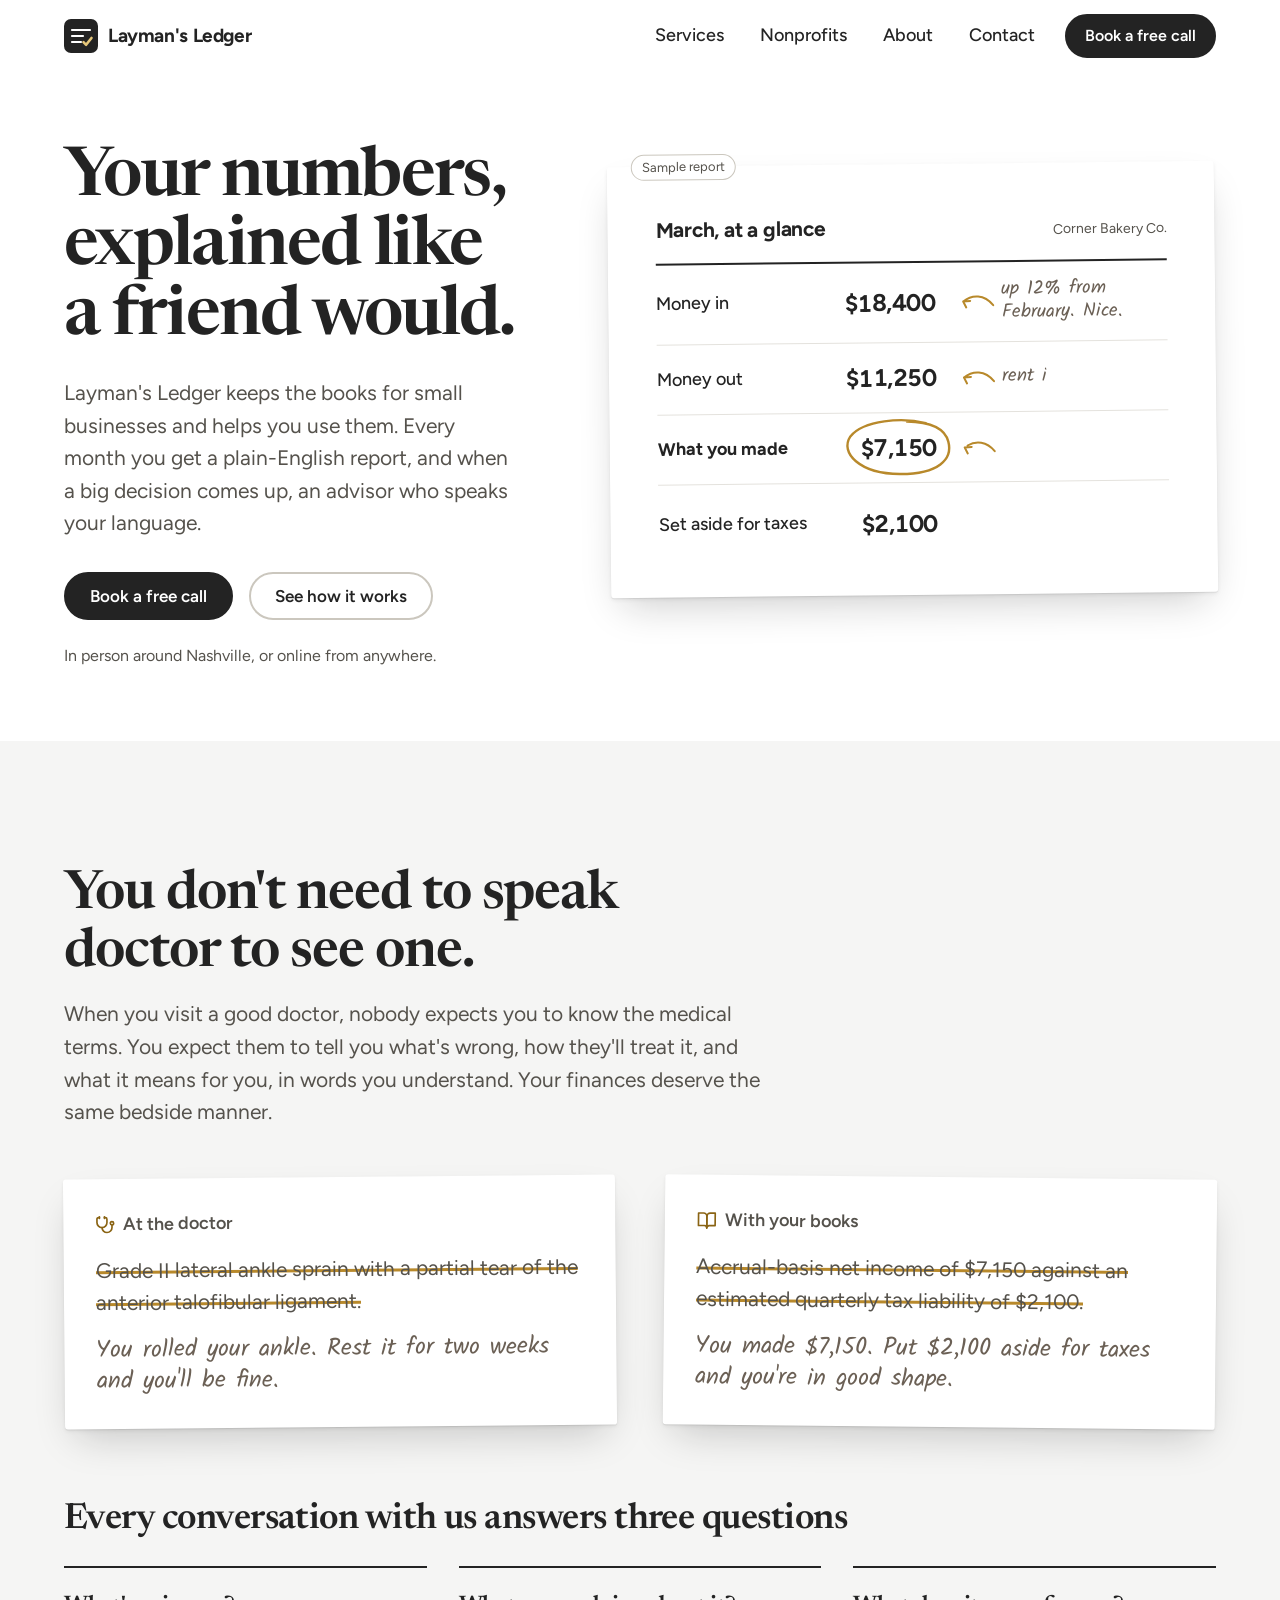
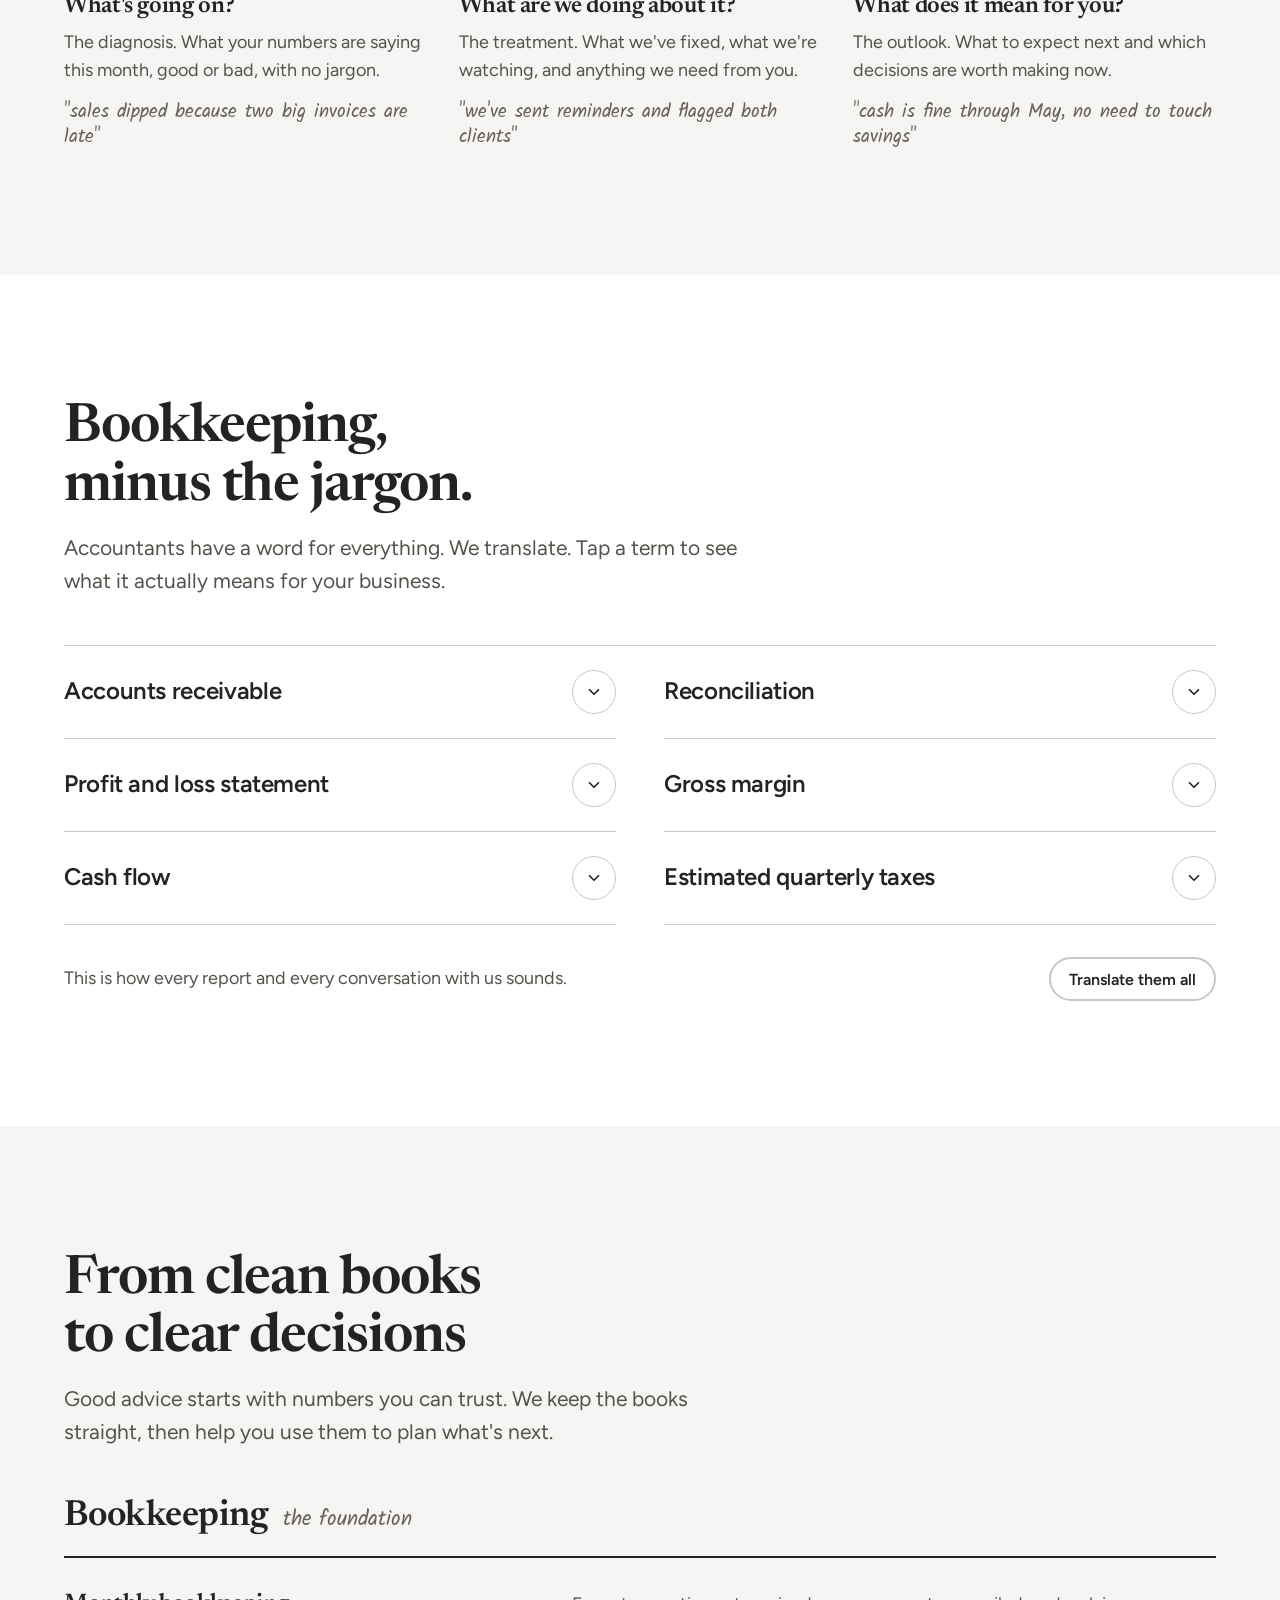
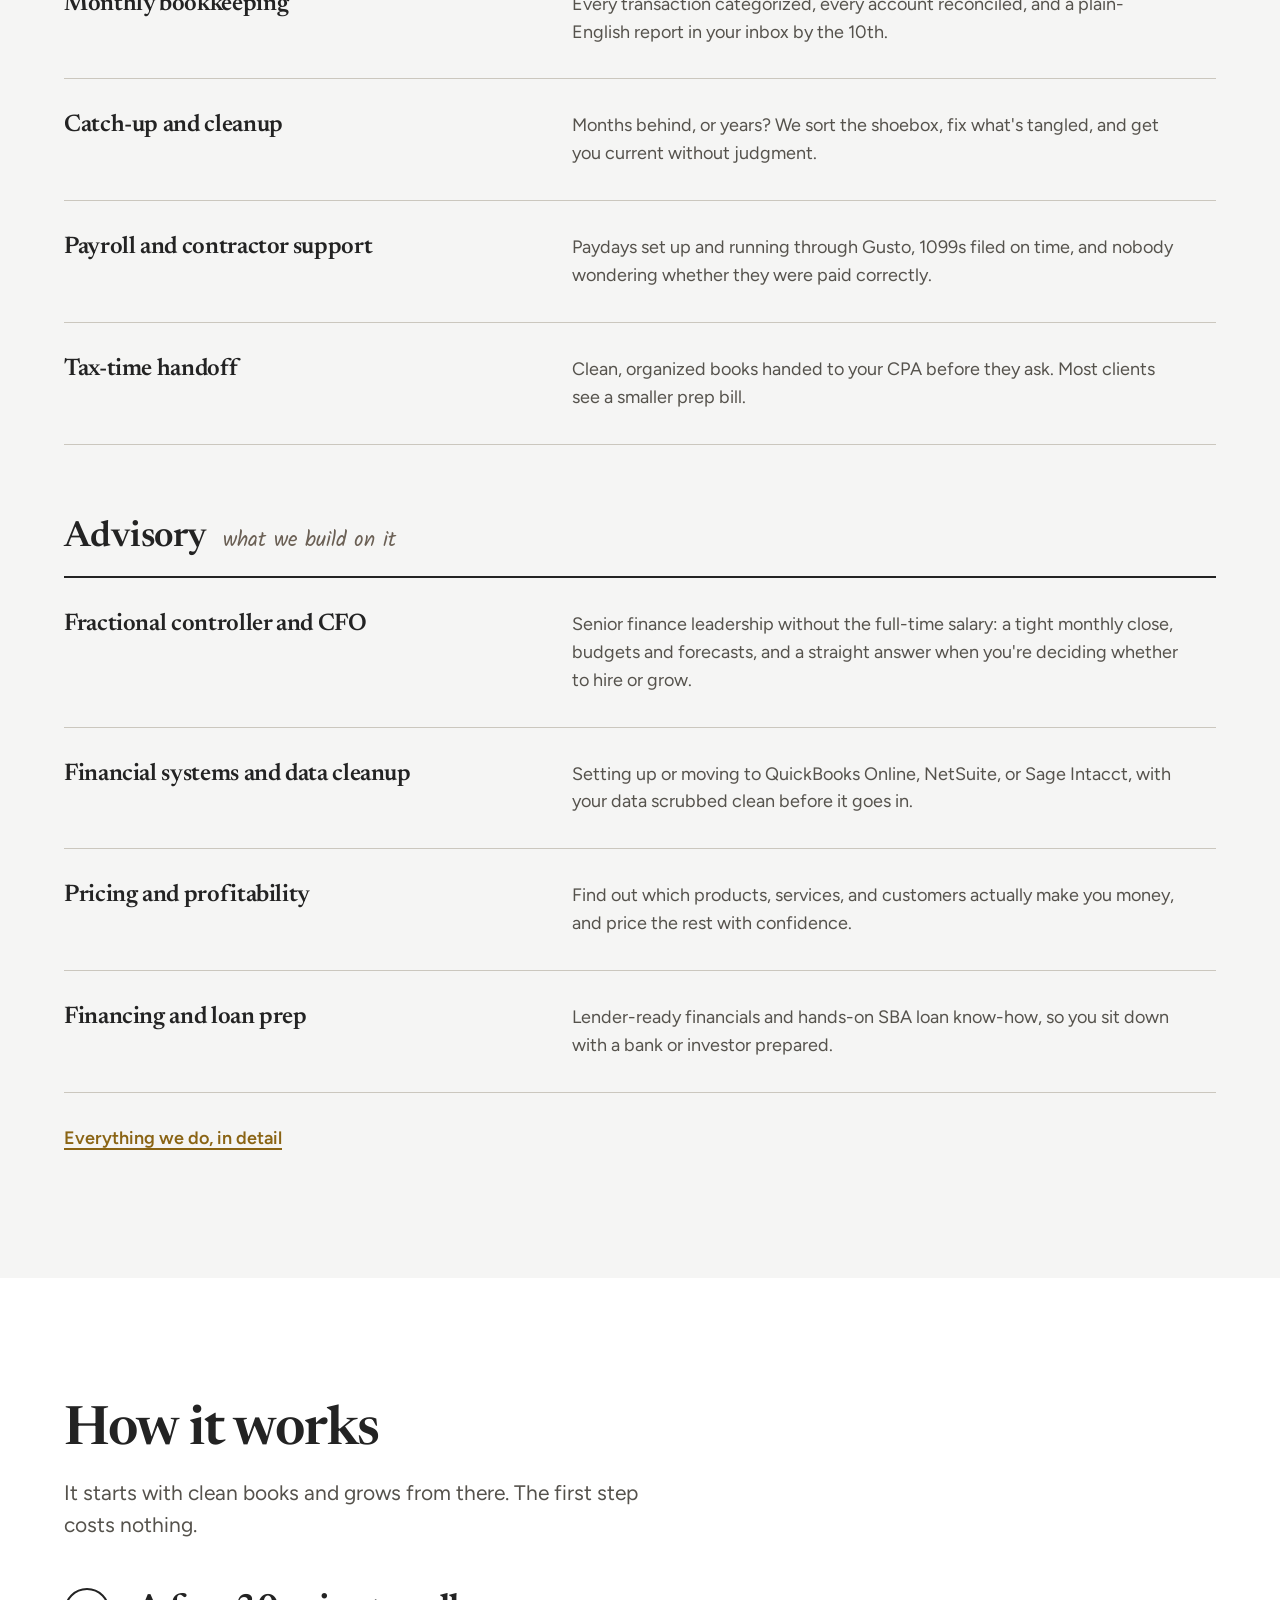
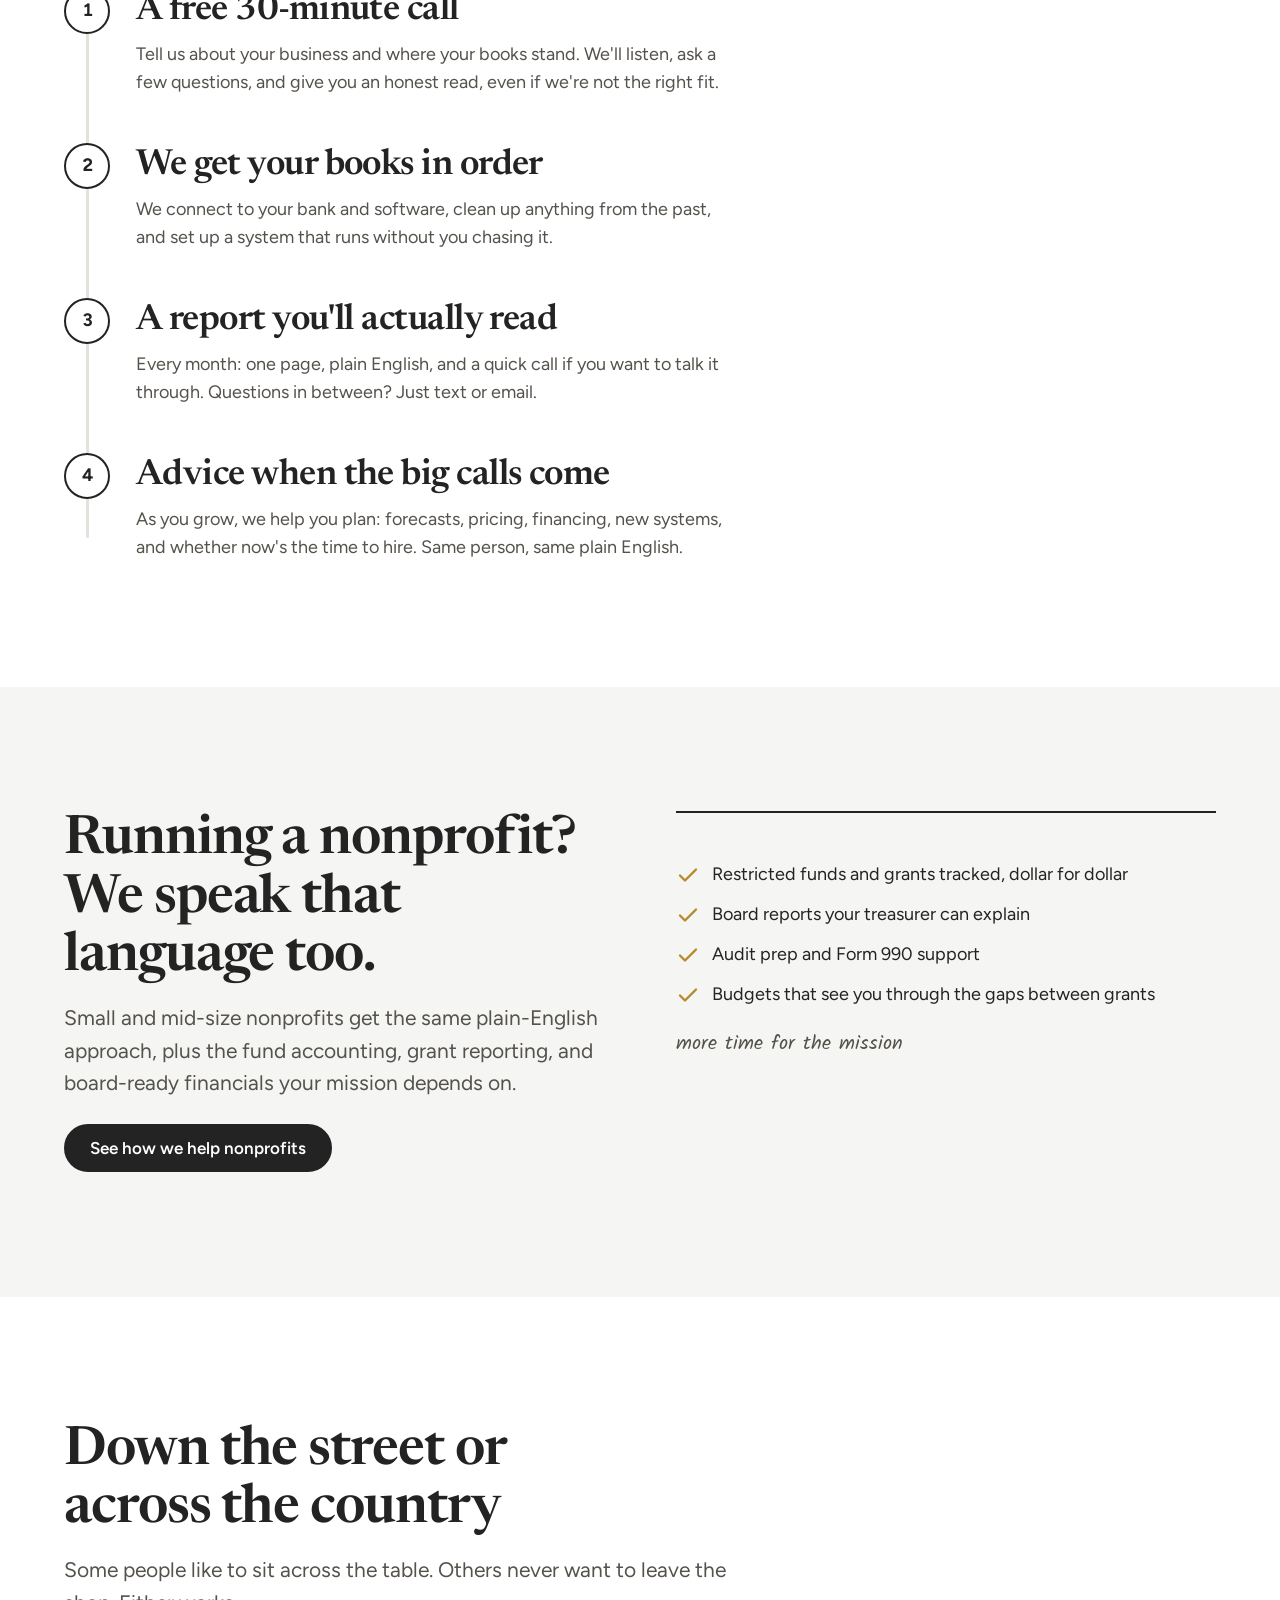
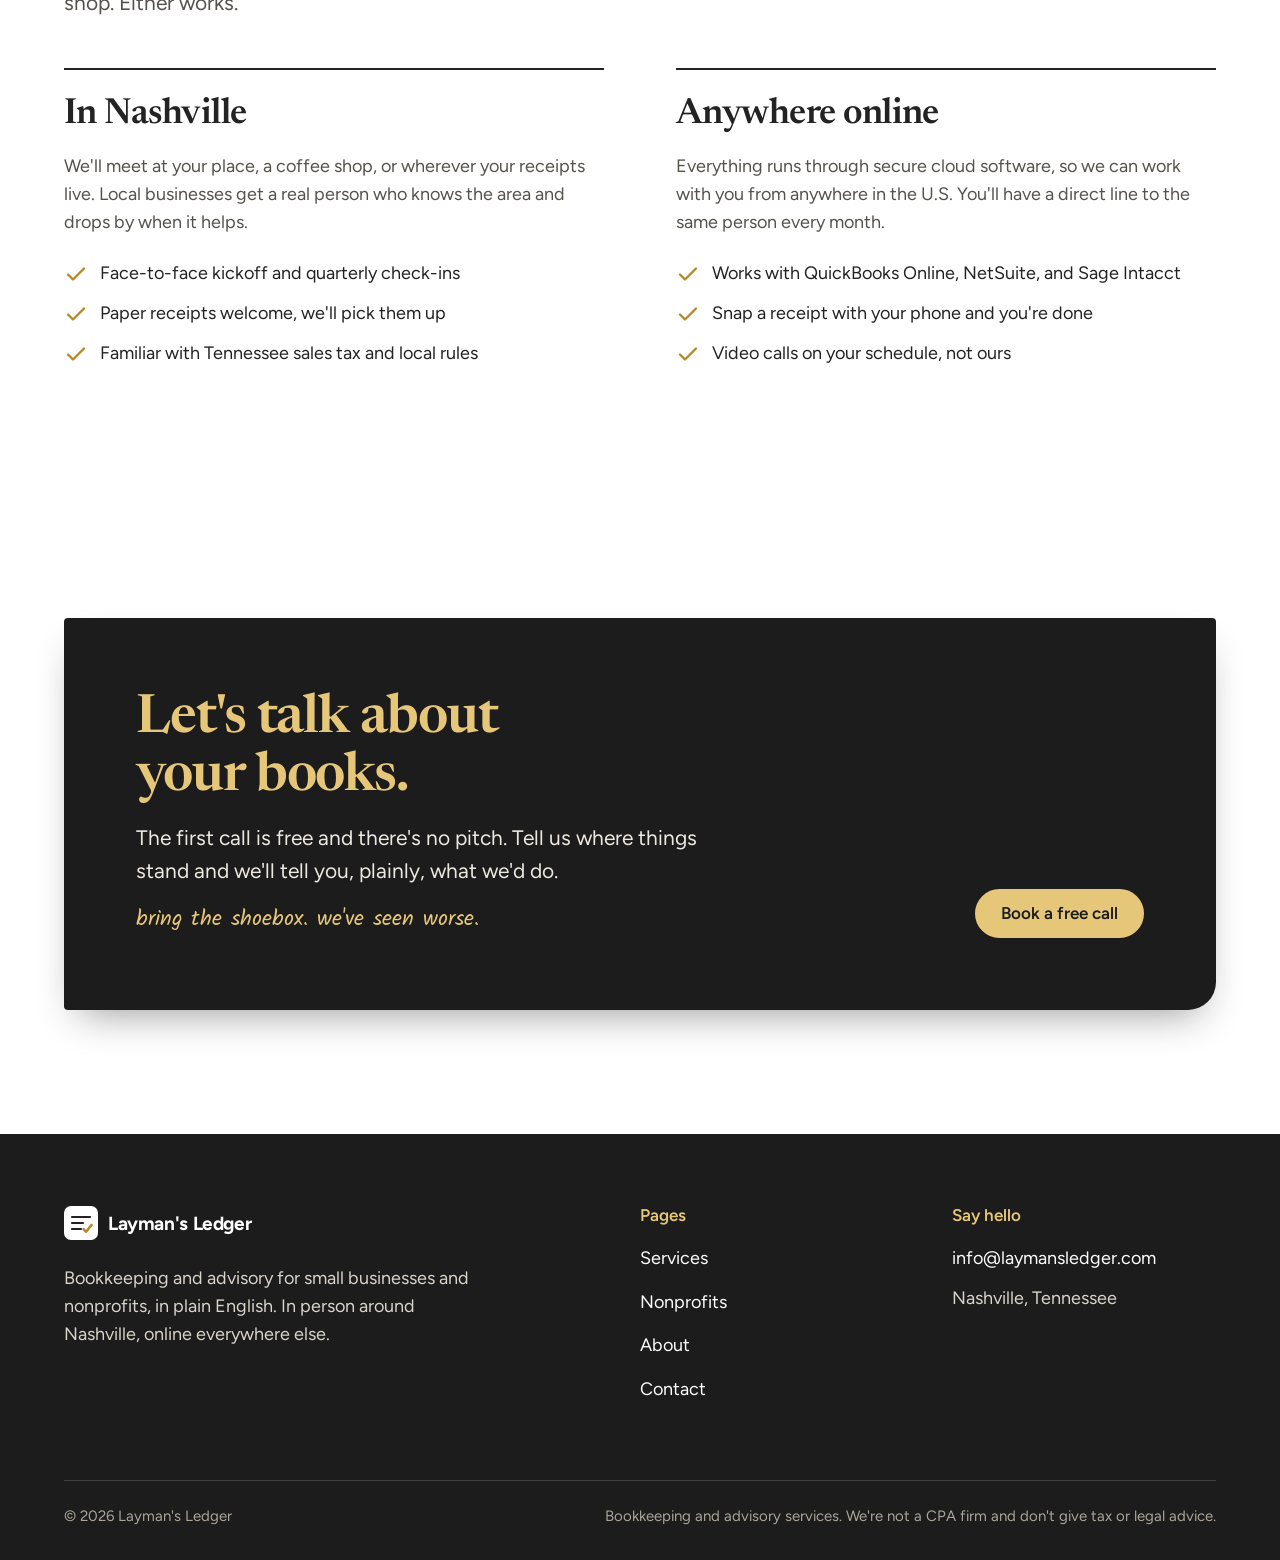
==== index.html @ 208af433 "Add doctor analogy explaining what makes Layman's Ledger different New home section: a good doctor e" ====
<!doctype html>
<html lang="en">
<head>
  <meta charset="utf-8">
  <meta name="viewport" content="width=device-width, initial-scale=1">
  <title>Layman's Ledger | Bookkeeping and advisory for small businesses, in plain English</title>
  <meta name="description" content="Bookkeeping and financial advisory for small businesses and nonprofits, in plain English: monthly books, fund accounting and grant reporting, fractional controller and CFO support, system implementation, and SBA financing help. Nashville and online.">
  <meta name="theme-color" content="#ffffff">
  <link rel="icon" href="assets/img/favicon.svg" type="image/svg+xml">
  <meta property="og:title" content="Layman's Ledger | Bookkeeping in plain English">
  <meta property="og:description" content="We keep your books, tell you what they mean, and help you plan what's next, in words you'd actually use.">
  <meta property="og:type" content="website">
  <link rel="preconnect" href="https://fonts.googleapis.com">
  <link rel="preconnect" href="https://fonts.gstatic.com" crossorigin>
  <link rel="stylesheet" href="https://fonts.googleapis.com/css2?family=Figtree:wght@400;500;600;700;800&family=Newsreader:opsz,wght@6..72,400..700&family=Kalam:wght@400;700&display=swap">
  <link rel="stylesheet" href="assets/css/styles.css">
  <script>if (!matchMedia("(prefers-reduced-motion: reduce)").matches) document.documentElement.classList.add("motion");</script>
  <script type="application/ld+json">
  {
    "@context": "https://schema.org",
    "@type": "AccountingService",
    "name": "Layman's Ledger",
    "description": "Bookkeeping and financial advisory for small businesses and nonprofits, explained in plain English.",
    "email": "info@laymansledger.com",
    "areaServed": ["Nashville, TN", "United States"],
    "address": { "@type": "PostalAddress", "addressLocality": "Nashville", "addressRegion": "TN", "addressCountry": "US" },
    "url": "https://www.laymansledger.com/"
  }
  </script>
</head>
<body>
  <a class="skip-link" href="#main">Skip to content</a>

  <header class="site-header">
    <nav class="nav wrap" aria-label="Main">
      <a class="brand" href="index.html" aria-label="Layman's Ledger home">
        <svg viewBox="0 0 34 34" aria-hidden="true"><rect width="34" height="34" rx="7" fill="#232323"/><path d="M8 11h18M8 17h11M8 23h9" stroke="#fff" stroke-width="2.2" stroke-linecap="round"/><path d="M19.5 23.2l2.6 2.6 5.4-6.8" fill="none" stroke="#E6C77A" stroke-width="2.6" stroke-linecap="round" stroke-linejoin="round"/></svg>
        Layman's Ledger
      </a>
      <button class="menu-toggle" type="button" aria-expanded="false" aria-controls="nav-links"><span></span><span class="visually-hidden">Menu</span></button>
      <ul class="nav-links" id="nav-links">
        <li><a href="services.html">Services</a></li>
        <li><a href="nonprofits.html">Nonprofits</a></li>
        <li><a href="about.html">About</a></li>
        <li><a href="contact.html">Contact</a></li>
        <li><a class="btn btn--small" href="contact.html">Book a free call</a></li>
      </ul>
    </nav>
  </header>

  <main id="main">
    <!-- Hero: the sample monthly report is the signature moment -->
    <section class="hero">
      <div class="wrap hero-grid">
        <div class="hero-copy">
          <h1 data-hero-title>
            <span class="line">Your numbers,</span>
            <span class="line">explained like</span>
            <span class="line">a friend would.</span>
          </h1>
          <p class="lede" data-hero-fade>Layman's Ledger keeps the books for small businesses and helps you use them. Every month you get a plain-English report, and when a big decision comes up, an advisor who speaks your language.</p>
          <div class="hero-actions" data-hero-fade>
            <a class="btn" href="contact.html">Book a free call</a>
            <a class="btn btn--ghost" href="#how">See how it works</a>
          </div>
          <p class="hero-note" data-hero-fade>In person around Nashville, or online from anywhere.</p>
        </div>

        <div class="report-stage">
          <figure class="report" data-report aria-labelledby="report-title">
            <span class="sample-tag">Sample report</span>
            <div class="report-head">
              <figcaption class="report-title" id="report-title">March, at a glance</figcaption>
              <span class="report-sub">Corner Bakery Co.</span>
            </div>
            <ul class="report-rows">
              <li class="report-row">
                <span class="report-label">Money in</span>
                <span class="report-amount"><span data-count="18400">$18,400</span></span>
                <span class="report-note hand" data-note>
                  <svg class="arrow" viewBox="0 0 36 20" aria-hidden="true"><path data-draw d="M34 14 C 25 3, 13 3, 4 10 M4 10 L11 9.5 M4 10 L7 16" fill="none" stroke="currentColor" stroke-width="2" stroke-linecap="round" stroke-linejoin="round"/></svg>
                  <span data-write>up 12% from February. Nice.</span>
                </span>
              </li>
              <li class="report-row">
                <span class="report-label">Money out</span>
                <span class="report-amount"><span data-count="11250">$11,250</span></span>
                <span class="report-note hand" data-note>
                  <svg class="arrow" viewBox="0 0 36 20" aria-hidden="true"><path data-draw d="M34 14 C 25 3, 13 3, 4 10 M4 10 L11 9.5 M4 10 L7 16" fill="none" stroke="currentColor" stroke-width="2" stroke-linecap="round" stroke-linejoin="round"/></svg>
                  <span data-write>rent is 40% of this</span>
                </span>
              </li>
              <li class="report-row report-row--total">
                <span class="report-label">What you made</span>
                <span class="report-amount"><span data-count="7150">$7,150</span>
                  <svg class="pencil-circle" viewBox="0 0 200 100" preserveAspectRatio="none" aria-hidden="true"><path data-draw d="M150 10 C 108 0, 38 4, 14 30 C -6 56, 30 90, 102 91 C 172 92, 198 68, 190 40 C 184 18, 156 8, 116 7" fill="none" stroke="currentColor" stroke-width="2.4" stroke-linecap="round" vector-effect="non-scaling-stroke"/></svg>
                </span>
                <span class="report-note hand" data-note>
                  <svg class="arrow" viewBox="0 0 36 20" aria-hidden="true"><path data-draw d="M34 14 C 25 3, 13 3, 4 10 M4 10 L11 9.5 M4 10 L7 16" fill="none" stroke="currentColor" stroke-width="2" stroke-linecap="round" stroke-linejoin="round"/></svg>
                  <span data-write>this is your profit</span>
                </span>
              </li>
              <li class="report-row">
                <span class="report-label">Set aside for taxes</span>
                <span class="report-amount"><span data-count="2100">$2,100</span></span>
                <span class="report-note hand" data-note>
                  <svg class="arrow" viewBox="0 0 36 20" aria-hidden="true"><path data-draw d="M34 14 C 25 3, 13 3, 4 10 M4 10 L11 9.5 M4 10 L7 16" fill="none" stroke="currentColor" stroke-width="2" stroke-linecap="round" stroke-linejoin="round"/></svg>
                  <span data-write>move this to savings</span>
                </span>
              </li>
            </ul>
          </figure>
          <p class="sticky-note" data-sticky><strong>Good news:</strong> at this pace, you can afford a new hire by August. Want to plan it?</p>
        </div>
      </div>
    </section>

    <!-- The difference: the doctor analogy -->
    <section class="section section--tint" aria-labelledby="diff-title">
      <div class="wrap">
        <div class="section-head">
          <h2 id="diff-title">You don't need to speak doctor to see one.</h2>
          <p>When you visit a good doctor, nobody expects you to know the medical terms. You expect them to tell you what's wrong, how they'll treat it, and what it means for you, in words you understand. Your finances deserve the same bedside manner.</p>
        </div>
        <div class="dx-grid" data-dx>
          <figure class="dx-card">
            <figcaption class="dx-label"><svg viewBox="0 0 24 24" fill="none" stroke="currentColor" stroke-width="2" stroke-linecap="round" stroke-linejoin="round" aria-hidden="true"><path d="M11 2v2M5 2v2"/><path d="M5 3H4a2 2 0 0 0-2 2v4a6 6 0 0 0 12 0V5a2 2 0 0 0-2-2h-1"/><path d="M8 15a6 6 0 0 0 12 0v-3"/><circle cx="20" cy="10" r="2"/></svg>At the doctor</figcaption>
            <p><span class="visually-hidden">What you might hear: </span><s class="dx-jargon">Grade II lateral ankle sprain with a partial tear of the anterior talofibular ligament.</s></p>
            <p class="dx-plain"><span class="visually-hidden">What a good doctor says: </span>You rolled your ankle. Rest it for two weeks and you'll be fine.</p>
          </figure>
          <figure class="dx-card">
            <figcaption class="dx-label"><svg viewBox="0 0 24 24" fill="none" stroke="currentColor" stroke-width="2" stroke-linecap="round" stroke-linejoin="round" aria-hidden="true"><path d="M2 3h6a4 4 0 0 1 4 4v14a3 3 0 0 0-3-3H2z"/><path d="M22 3h-6a4 4 0 0 0-4 4v14a3 3 0 0 1 3-3h7z"/></svg>With your books</figcaption>
            <p><span class="visually-hidden">What you might hear: </span><s class="dx-jargon">Accrual-basis net income of $7,150 against an estimated quarterly tax liability of $2,100.</s></p>
            <p class="dx-plain"><span class="visually-hidden">What we say: </span>You made $7,150. Put $2,100 aside for taxes and you're in good shape.</p>
          </figure>
        </div>
        <h3 class="dx-promise-title">Every conversation with us answers three questions</h3>
        <div class="principles">
          <div class="principle">
            <h3>What's going on?</h3>
            <p>The diagnosis. What your numbers are saying this month, good or bad, with no jargon.</p>
            <span class="eg">"sales dipped because two big invoices are late"</span>
          </div>
          <div class="principle">
            <h3>What are we doing about it?</h3>
            <p>The treatment. What we've fixed, what we're watching, and anything we need from you.</p>
            <span class="eg">"we've sent reminders and flagged both clients"</span>
          </div>
          <div class="principle">
            <h3>What does it mean for you?</h3>
            <p>The outlook. What to expect next and which decisions are worth making now.</p>
            <span class="eg">"cash is fine through May, no need to touch savings"</span>
          </div>
        </div>
      </div>
    </section>

    <!-- Jargon translator -->
    <section class="section" aria-labelledby="jargon-title">
      <div class="wrap">
        <div class="section-head">
          <h2 id="jargon-title">Bookkeeping, minus the jargon.</h2>
          <p>Accountants have a word for everything. We translate. Tap a term to see what it actually means for your business.</p>
        </div>
        <ul class="jargon-list" data-jargon>
          <li class="jargon-item">
            <button class="jargon-btn" type="button" aria-expanded="false">
              <span class="jargon-text">
                <span class="jargon-term">Accounts receivable</span>
                <span class="jargon-plain"><span>Money customers still owe you.</span></span>
              </span>
              <span class="jargon-icon" aria-hidden="true"><svg viewBox="0 0 24 24" fill="none" stroke="currentColor" stroke-width="2.2" stroke-linecap="round" stroke-linejoin="round"><path d="M6 9l6 6 6-6"/></svg></span>
            </button>
          </li>
          <li class="jargon-item">
            <button class="jargon-btn" type="button" aria-expanded="false">
              <span class="jargon-text">
                <span class="jargon-term">Reconciliation</span>
                <span class="jargon-plain"><span>Checking your records match the bank, down to the penny.</span></span>
              </span>
              <span class="jargon-icon" aria-hidden="true"><svg viewBox="0 0 24 24" fill="none" stroke="currentColor" stroke-width="2.2" stroke-linecap="round" stroke-linejoin="round"><path d="M6 9l6 6 6-6"/></svg></span>
            </button>
          </li>
          <li class="jargon-item">
            <button class="jargon-btn" type="button" aria-expanded="false">
              <span class="jargon-text">
                <span class="jargon-term">Profit and loss statement</span>
                <span class="jargon-plain"><span>Did you make money this month, and where did it go?</span></span>
              </span>
              <span class="jargon-icon" aria-hidden="true"><svg viewBox="0 0 24 24" fill="none" stroke="currentColor" stroke-width="2.2" stroke-linecap="round" stroke-linejoin="round"><path d="M6 9l6 6 6-6"/></svg></span>
            </button>
          </li>
          <li class="jargon-item">
            <button class="jargon-btn" type="button" aria-expanded="false">
              <span class="jargon-text">
                <span class="jargon-term">Gross margin</span>
                <span class="jargon-plain"><span>How much of each sale you keep after the cost of making it.</span></span>
              </span>
              <span class="jargon-icon" aria-hidden="true"><svg viewBox="0 0 24 24" fill="none" stroke="currentColor" stroke-width="2.2" stroke-linecap="round" stroke-linejoin="round"><path d="M6 9l6 6 6-6"/></svg></span>
            </button>
          </li>
          <li class="jargon-item">
            <button class="jargon-btn" type="button" aria-expanded="false">
              <span class="jargon-text">
                <span class="jargon-term">Cash flow</span>
                <span class="jargon-plain"><span>Whether there's enough in the bank when rent is due.</span></span>
              </span>
              <span class="jargon-icon" aria-hidden="true"><svg viewBox="0 0 24 24" fill="none" stroke="currentColor" stroke-width="2.2" stroke-linecap="round" stroke-linejoin="round"><path d="M6 9l6 6 6-6"/></svg></span>
            </button>
          </li>
          <li class="jargon-item">
            <button class="jargon-btn" type="button" aria-expanded="false">
              <span class="jargon-text">
                <span class="jargon-term">Estimated quarterly taxes</span>
                <span class="jargon-plain"><span>Paying the IRS as you go, so April doesn't sting.</span></span>
              </span>
              <span class="jargon-icon" aria-hidden="true"><svg viewBox="0 0 24 24" fill="none" stroke="currentColor" stroke-width="2.2" stroke-linecap="round" stroke-linejoin="round"><path d="M6 9l6 6 6-6"/></svg></span>
            </button>
          </li>
        </ul>
        <div class="jargon-foot">
          <p>This is how every report and every conversation with us sounds.</p>
          <button class="btn btn--ghost btn--small" type="button" data-jargon-all aria-pressed="false">Translate them all</button>
        </div>
      </div>
    </section>

    <!-- Services summary -->
    <section class="section section--tint" aria-labelledby="services-title">
      <div class="wrap">
        <div class="section-head">
          <h2 id="services-title">From clean books to clear decisions</h2>
          <p>Good advice starts with numbers you can trust. We keep the books straight, then help you use them to plan what's next.</p>
        </div>
        <div class="service-group">
          <div class="group-head">
            <h3>Bookkeeping</h3>
            <span class="hand">the foundation</span>
          </div>
          <ul class="service-list">
            <li class="service-row">
              <h4>Monthly bookkeeping</h4>
              <p>Every transaction categorized, every account reconciled, and a plain-English report in your inbox by the 10th.</p>
            </li>
            <li class="service-row">
              <h4>Catch-up and cleanup</h4>
              <p>Months behind, or years? We sort the shoebox, fix what's tangled, and get you current without judgment.</p>
            </li>
            <li class="service-row">
              <h4>Payroll and contractor support</h4>
              <p>Paydays set up and running through Gusto, 1099s filed on time, and nobody wondering whether they were paid correctly.</p>
            </li>
            <li class="service-row">
              <h4>Tax-time handoff</h4>
              <p>Clean, organized books handed to your CPA before they ask. Most clients see a smaller prep bill.</p>
            </li>
          </ul>
        </div>
        <div class="service-group">
          <div class="group-head">
            <h3>Advisory</h3>
            <span class="hand">what we build on it</span>
          </div>
          <ul class="service-list">
            <li class="service-row">
              <h4>Fractional controller and CFO</h4>
              <p>Senior finance leadership without the full-time salary: a tight monthly close, budgets and forecasts, and a straight answer when you're deciding whether to hire or grow.</p>
            </li>
            <li class="service-row">
              <h4>Financial systems and data cleanup</h4>
              <p>Setting up or moving to QuickBooks Online, NetSuite, or Sage Intacct, with your data scrubbed clean before it goes in.</p>
            </li>
            <li class="service-row">
              <h4>Pricing and profitability</h4>
              <p>Find out which products, services, and customers actually make you money, and price the rest with confidence.</p>
            </li>
            <li class="service-row">
              <h4>Financing and loan prep</h4>
              <p>Lender-ready financials and hands-on SBA loan know-how, so you sit down with a bank or investor prepared.</p>
            </li>
          </ul>
        </div>
        <a class="more-link" href="services.html">Everything we do, in detail</a>
      </div>
    </section>

    <!-- How it works: a true sequence -->
    <section class="section" id="how" aria-labelledby="how-title">
      <div class="wrap">
        <div class="section-head">
          <h2 id="how-title">How it works</h2>
          <p>It starts with clean books and grows from there. The first step costs nothing.</p>
        </div>
        <ol class="steps" data-steps>
          <li class="step">
            <h3>A free 30-minute call</h3>
            <p>Tell us about your business and where your books stand. We'll listen, ask a few questions, and give you an honest read, even if we're not the right fit.</p>
          </li>
          <li class="step">
            <h3>We get your books in order</h3>
            <p>We connect to your bank and software, clean up anything from the past, and set up a system that runs without you chasing it.</p>
          </li>
          <li class="step">
            <h3>A report you'll actually read</h3>
            <p>Every month: one page, plain English, and a quick call if you want to talk it through. Questions in between? Just text or email.</p>
          </li>
          <li class="step">
            <h3>Advice when the big calls come</h3>
            <p>As you grow, we help you plan: forecasts, pricing, financing, new systems, and whether now's the time to hire. Same person, same plain English.</p>
          </li>
        </ol>
      </div>
    </section>

    <!-- Nonprofits feature -->
    <section class="section section--tint" aria-labelledby="np-title">
      <div class="wrap split np-feature">
        <div>
          <h2 id="np-title">Running a nonprofit? We speak that language too.</h2>
          <p class="lede" style="margin-top:1rem">Small and mid-size nonprofits get the same plain-English approach, plus the fund accounting, grant reporting, and board-ready financials your mission depends on.</p>
          <a class="btn" style="margin-top:1.5rem" href="nonprofits.html">See how we help nonprofits</a>
        </div>
        <div class="split-col">
          <ul class="ticks">
              <li><svg viewBox="0 0 24 24" fill="none" stroke="currentColor" stroke-width="2.4" stroke-linecap="round" stroke-linejoin="round" aria-hidden="true"><path d="M4 12.5l5 5L20 6.5"/></svg><span>Restricted funds and grants tracked, dollar for dollar</span></li>
              <li><svg viewBox="0 0 24 24" fill="none" stroke="currentColor" stroke-width="2.4" stroke-linecap="round" stroke-linejoin="round" aria-hidden="true"><path d="M4 12.5l5 5L20 6.5"/></svg><span>Board reports your treasurer can explain</span></li>
              <li><svg viewBox="0 0 24 24" fill="none" stroke="currentColor" stroke-width="2.4" stroke-linecap="round" stroke-linejoin="round" aria-hidden="true"><path d="M4 12.5l5 5L20 6.5"/></svg><span>Audit prep and Form 990 support</span></li>
              <li><svg viewBox="0 0 24 24" fill="none" stroke="currentColor" stroke-width="2.4" stroke-linecap="round" stroke-linejoin="round" aria-hidden="true"><path d="M4 12.5l5 5L20 6.5"/></svg><span>Budgets that see you through the gaps between grants</span></li>
          </ul>
          <p class="hand" style="margin-top:1.25rem;font-size:1.25rem">more time for the mission</p>
        </div>
      </div>
    </section>

    <!-- Near or far -->
    <section class="section" aria-labelledby="where-title">
      <div class="wrap">
        <div class="section-head">
          <h2 id="where-title">Down the street or across the country</h2>
          <p>Some people like to sit across the table. Others never want to leave the shop. Either works.</p>
        </div>
        <div class="split">
          <div class="split-col">
            <h3>In Nashville</h3>
            <p>We'll meet at your place, a coffee shop, or wherever your receipts live. Local businesses get a real person who knows the area and drops by when it helps.</p>
            <ul class="ticks">
              <li><svg viewBox="0 0 24 24" fill="none" stroke="currentColor" stroke-width="2.4" stroke-linecap="round" stroke-linejoin="round" aria-hidden="true"><path d="M4 12.5l5 5L20 6.5"/></svg><span>Face-to-face kickoff and quarterly check-ins</span></li>
              <li><svg viewBox="0 0 24 24" fill="none" stroke="currentColor" stroke-width="2.4" stroke-linecap="round" stroke-linejoin="round" aria-hidden="true"><path d="M4 12.5l5 5L20 6.5"/></svg><span>Paper receipts welcome, we'll pick them up</span></li>
              <li><svg viewBox="0 0 24 24" fill="none" stroke="currentColor" stroke-width="2.4" stroke-linecap="round" stroke-linejoin="round" aria-hidden="true"><path d="M4 12.5l5 5L20 6.5"/></svg><span>Familiar with Tennessee sales tax and local rules</span></li>
            </ul>
          </div>
          <div class="split-col">
            <h3>Anywhere online</h3>
            <p>Everything runs through secure cloud software, so we can work with you from anywhere in the U.S. You'll have a direct line to the same person every month.</p>
            <ul class="ticks">
              <li><svg viewBox="0 0 24 24" fill="none" stroke="currentColor" stroke-width="2.4" stroke-linecap="round" stroke-linejoin="round" aria-hidden="true"><path d="M4 12.5l5 5L20 6.5"/></svg><span>Works with QuickBooks Online, NetSuite, and Sage Intacct</span></li>
              <li><svg viewBox="0 0 24 24" fill="none" stroke="currentColor" stroke-width="2.4" stroke-linecap="round" stroke-linejoin="round" aria-hidden="true"><path d="M4 12.5l5 5L20 6.5"/></svg><span>Snap a receipt with your phone and you're done</span></li>
              <li><svg viewBox="0 0 24 24" fill="none" stroke="currentColor" stroke-width="2.4" stroke-linecap="round" stroke-linejoin="round" aria-hidden="true"><path d="M4 12.5l5 5L20 6.5"/></svg><span>Video calls on your schedule, not ours</span></li>
            </ul>
          </div>
        </div>
      </div>
    </section>

    <!--
      Testimonials slot. Hidden until you have real client quotes.
      To turn it on: remove the "hidden" attribute below and replace each quote
      and name with a real one (with the client's permission).
    -->
    <section class="section section--tint" aria-labelledby="quotes-title" hidden>
      <div class="wrap">
        <div class="section-head"><h2 id="quotes-title">From the people whose books we keep</h2></div>
        <div class="quotes">
          <blockquote class="quote"><p>Client quote goes here.</p><footer>Client name, business</footer></blockquote>
          <blockquote class="quote"><p>Client quote goes here.</p><footer>Client name, business</footer></blockquote>
          <blockquote class="quote"><p>Client quote goes here.</p><footer>Client name, business</footer></blockquote>
        </div>
      </div>
    </section>

    <!-- Closing call to action -->
    <section class="section" aria-labelledby="cta-title">
      <div class="wrap">
        <div class="cta-panel" data-cta>
          <div>
            <h2 id="cta-title">Let's talk about your books.</h2>
            <p>The first call is free and there's no pitch. Tell us where things stand and we'll tell you, plainly, what we'd do.</p>
            <p class="hand">bring the shoebox. we've seen worse.</p>
          </div>
          <a class="btn" href="contact.html">Book a free call</a>
        </div>
      </div>
    </section>
  </main>

  <footer class="site-footer">
    <div class="wrap">
      <div class="footer-grid">
        <div>
          <a class="brand" href="index.html">
            <svg viewBox="0 0 34 34" aria-hidden="true"><rect width="34" height="34" rx="7" fill="#fff"/><path d="M8 11h18M8 17h11M8 23h9" stroke="#232323" stroke-width="2.2" stroke-linecap="round"/><path d="M19.5 23.2l2.6 2.6 5.4-6.8" fill="none" stroke="#B8892B" stroke-width="2.6" stroke-linecap="round" stroke-linejoin="round"/></svg>
            Layman's Ledger
          </a>
          <p>Bookkeeping and advisory for small businesses and nonprofits, in plain English. In person around Nashville, online everywhere else.</p>
        </div>
        <div>
          <h2>Pages</h2>
          <ul>
            <li><a href="services.html">Services</a></li>
            <li><a href="nonprofits.html">Nonprofits</a></li>
            <li><a href="about.html">About</a></li>
            <li><a href="contact.html">Contact</a></li>
          </ul>
        </div>
        <div>
          <h2>Say hello</h2>
          <ul>
            <li><a href="mailto:info@laymansledger.com">info@laymansledger.com</a></li>
            <li>Nashville, Tennessee</li>
          </ul>
        </div>
      </div>
      <div class="footer-base">
        <span>&copy; <span data-year>2026</span> Layman's Ledger</span>
        <span>Bookkeeping and advisory services. We're not a CPA firm and don't give tax or legal advice.</span>
      </div>
    </div>
  </footer>

  <script src="assets/vendor/gsap.min.js" defer></script>
  <script src="assets/vendor/ScrollTrigger.min.js" defer></script>
  <script src="assets/js/main.js" defer></script>
</body>
</html>
---- assets/css/styles.css ----
/* Layman's Ledger
   Direction: the plain-English monthly report. White paper, charcoal ink,
   a gold pencil for mark-up, graphite handwriting for notes, and a gold
   tab for the one thing you must not forget. Charcoal and gold go dark
   only in the closing panel and footer. */

:root {
  color-scheme: light;

  /* Palette */
  --paper: #ffffff;
  --paper-2: #f5f5f4;
  --ink: #232323;        /* charcoal */
  --ink-soft: #55524c;
  --gold: #b8892b;       /* gold pencil: marks, arrows, focus (3.2:1 on white) */
  --gold-deep: #8a6414;  /* links and small gold text (5.4:1 on white) */
  --gold-light: #e6c77a; /* gold type on charcoal */
  --pencil: #6b6055;     /* graphite handwriting (6.1:1 on white) */
  --tab: #ebcb7c;        /* the gold sticky tab */
  --highlight: #f3e1a8;
  --dark: #1c1c1c;
  --line: #e4e2dd;
  --line-strong: #cbc7be;
  --error: #b3261e;
  --success: #1f7a4d;

  /* Type */
  --font-sans: "Figtree", ui-sans-serif, system-ui, sans-serif;
  --font-serif: "Newsreader", ui-serif, Georgia, serif;
  --font-hand: "Kalam", "Segoe Print", "Bradley Hand", cursive;

  /* Classic typographic scale, rem based on a 16px root */
  --step--1: 0.875rem;  /* 14 */
  --step-0: 1.125rem;   /* 18 body */
  --step-1: 1.3125rem;  /* 21 */
  --step-2: 1.5rem;     /* 24 */
  --step-3: clamp(1.75rem, 1.4rem + 1.4vw, 2.25rem);   /* 28-36 */
  --step-4: clamp(2.25rem, 1.6rem + 2.6vw, 3.375rem);  /* 36-54 */
  --step-5: clamp(2.75rem, 1.7rem + 4.4vw, 4.75rem);   /* 44-76 */

  /* Spacing (spacious marketing rhythm) */
  --space-1: 0.5rem;
  --space-2: 1rem;
  --space-3: 1.5rem;
  --space-4: 2rem;
  --space-5: 3rem;
  --space-6: 4.5rem;
  --space-7: clamp(4.5rem, 3rem + 6vw, 8rem);

  --gutter: clamp(1rem, 0.4rem + 3vw, 2.5rem);
  --max: 72rem;
  --measure: 38rem;

  /* Radii by role: documents are nearly square, controls are soft */
  --r-doc: 3px;
  --r-field: 10px;
  --r-pill: 999px;

  /* Paper shadow: a tight contact shadow plus a long soft lift */
  --shadow-paper: 0 1px 1px rgb(20 20 20 / 0.08), 0 2px 4px rgb(20 20 20 / 0.06),
    0 18px 40px -12px rgb(20 20 20 / 0.22);
  --shadow-sticky: 0 2px 3px rgb(90 70 0 / 0.14), 0 14px 22px -10px rgb(90 70 0 / 0.35);

  --ease-out: cubic-bezier(0.22, 1, 0.36, 1);
  --dur-fast: 160ms;
  --dur: 240ms;
}

/* ---------- Base ---------- */

*,
*::before,
*::after { box-sizing: border-box; }

html {
  -webkit-text-size-adjust: 100%;
  scroll-behavior: smooth;
  scroll-padding-top: 6rem; /* keep anchors and focused fields clear of the sticky header */
}

body {
  margin: 0;
  background: var(--paper);
  color: var(--ink);
  font-family: var(--font-sans);
  font-size: var(--step-0);
  line-height: 1.55;
  font-optical-sizing: auto;
  text-rendering: optimizeLegibility;
  -webkit-font-smoothing: antialiased;
  overflow-x: clip;
}

img, svg { display: block; max-width: 100%; }

h1, h2, h3, h4 {
  margin: 0;
  font-family: var(--font-serif);
  font-optical-sizing: auto;
  line-height: 1.08;
  font-weight: 600;
  letter-spacing: -0.02em;
  text-wrap: balance;
}

/* Small label-style headings stay in the sans */
.footer-grid h2,
.service-detail h4 { font-family: var(--font-sans); letter-spacing: 0; }

h1 { font-size: var(--step-5); letter-spacing: -0.025em; line-height: 1.02; }
h2 { font-size: var(--step-4); letter-spacing: -0.02em; }
h3 { font-size: var(--step-2); letter-spacing: -0.015em; line-height: 1.2; }

p { margin: 0; text-wrap: pretty; }
p + p { margin-top: 1em; }

a {
  color: var(--gold-deep);
  text-decoration-thickness: 1.5px;
  text-underline-offset: 0.2em;
  transition: color var(--dur-fast) ease, text-decoration-color var(--dur-fast) ease;
}
a:hover { color: var(--ink); }

:focus-visible {
  outline: 3px solid var(--gold);
  outline-offset: 3px;
  border-radius: 4px;
}

::selection { background: var(--highlight); color: var(--ink); }

.num { font-variant-numeric: tabular-nums; }

.hand {
  font-family: var(--font-hand);
  color: var(--pencil);
  font-weight: 400;
  letter-spacing: 0;
}

.visually-hidden {
  position: absolute !important;
  width: 1px; height: 1px;
  margin: -1px; padding: 0; border: 0;
  overflow: hidden; clip: rect(0 0 0 0); white-space: nowrap;
}

.skip-link {
  position: absolute;
  left: var(--gutter);
  top: -4rem;
  z-index: 100;
  padding: 0.75rem 1rem;
  background: var(--ink);
  color: #fff;
  border-radius: var(--r-field);
  transition: top var(--dur) var(--ease-out);
}
.skip-link:focus { top: 0.75rem; color: #fff; }

.wrap {
  width: 100%;
  max-width: calc(var(--max) + var(--gutter) * 2);
  margin-inline: auto;
  padding-inline: var(--gutter);
}

.section { padding-block: var(--space-7); }
.section--tint { background: var(--paper-2); }

.section-head { max-width: 44rem; margin-bottom: var(--space-5); }
.section-head p { margin-top: var(--space-2); color: var(--ink-soft); font-size: var(--step-1); }

.lede { font-size: var(--step-1); color: var(--ink-soft); max-width: var(--measure); }

/* ---------- Buttons ---------- */

.btn {
  --btn-bg: var(--ink);
  --btn-fg: #fff;
  display: inline-flex;
  align-items: center;
  justify-content: center;
  gap: 0.5rem;
  min-height: 3rem;
  padding: 0.75rem 1.5rem;
  border: 2px solid var(--btn-bg);
  border-radius: var(--r-pill);
  background: var(--btn-bg);
  color: var(--btn-fg);
  font: inherit;
  font-size: 1.0625rem;
  font-weight: 600;
  line-height: 1.2;
  text-decoration: none;
  cursor: pointer;
  transition: transform var(--dur-fast) var(--ease-out), background-color var(--dur) ease,
    color var(--dur) ease, box-shadow var(--dur) ease;
}
.btn:hover { color: var(--btn-fg); background: #3a3a3a; border-color: #3a3a3a; box-shadow: 0 8px 18px -8px rgb(20 20 20 / 0.5); }
.btn:active { transform: translateY(1px) scale(0.98); }

.btn--ghost { --btn-bg: transparent; --btn-fg: var(--ink); border-color: var(--line-strong); }
.btn--ghost:hover { background: var(--paper-2); color: var(--ink); border-color: var(--ink); box-shadow: none; }

.btn--small { min-height: 2.75rem; padding: 0.5rem 1.125rem; font-size: 1rem; }

.btn[disabled] { opacity: 0.6; cursor: progress; }

/* ---------- Header / nav ---------- */

.site-header {
  position: sticky;
  top: 0;
  z-index: 50;
  background: rgb(255 255 255 / 0.88);
  backdrop-filter: saturate(1.4) blur(10px);
  -webkit-backdrop-filter: saturate(1.4) blur(10px);
  border-bottom: 1px solid transparent;
  transition: border-color var(--dur) ease, box-shadow var(--dur) ease;
}
.site-header.is-scrolled { border-bottom-color: var(--line); }

.nav {
  display: flex;
  align-items: center;
  justify-content: space-between;
  gap: var(--space-3);
  min-height: 4.5rem;
}

.brand {
  display: inline-flex;
  align-items: center;
  gap: 0.625rem;
  color: var(--ink);
  font-weight: 700;
  font-size: 1.1875rem;
  letter-spacing: -0.02em;
  text-decoration: none;
}
.brand:hover { color: var(--ink); }
.brand svg { width: 2.125rem; height: 2.125rem; flex: none; }

.nav-links {
  display: flex;
  align-items: center;
  gap: var(--space-1);
  margin: 0;
  padding: 0;
  list-style: none;
}
.nav-links a:not(.btn) {
  position: relative;
  display: inline-block;
  padding: 0.625rem 0.875rem;
  color: var(--ink);
  font-weight: 500;
  text-decoration: none;
}
/* A blue-pencil underline that sketches in on hover and marks the current page */
.nav-links a:not(.btn)::after {
  content: "";
  position: absolute;
  left: 0.875rem;
  right: 0.875rem;
  bottom: 0.35rem;
  height: 3px;
  border-radius: 3px;
  background: var(--gold);
  transform: scaleX(0);
  transform-origin: left;
  transition: transform var(--dur) var(--ease-out);
}
.nav-links a:not(.btn):hover::after,
.nav-links a[aria-current="page"]::after { transform: scaleX(1); }
.nav-links .btn { margin-left: var(--space-1); }

.menu-toggle {
  display: none;
  align-items: center;
  justify-content: center;
  width: 3rem;
  height: 3rem;
  margin-right: -0.5rem;
  border: 0;
  border-radius: var(--r-field);
  background: transparent;
  color: var(--ink);
  cursor: pointer;
}
.menu-toggle span,
.menu-toggle span::before,
.menu-toggle span::after {
  display: block;
  width: 1.375rem;
  height: 2px;
  border-radius: 2px;
  background: currentColor;
  transition: transform var(--dur) var(--ease-out), opacity var(--dur-fast) ease;
}
.menu-toggle span { position: relative; }
.menu-toggle span::before,
.menu-toggle span::after { content: ""; position: absolute; left: 0; }
.menu-toggle span::before { top: -7px; }
.menu-toggle span::after { top: 7px; }
.menu-toggle[aria-expanded="true"] span { background: transparent; }
.menu-toggle[aria-expanded="true"] span::before { transform: translateY(7px) rotate(45deg); }
.menu-toggle[aria-expanded="true"] span::after { transform: translateY(-7px) rotate(-45deg); }

@media (max-width: 52rem) {
  .menu-toggle { display: inline-flex; }
  .nav-links {
    position: absolute;
    top: 100%;
    left: 0;
    right: 0;
    flex-direction: column;
    align-items: stretch;
    gap: 0;
    padding: var(--space-1) var(--gutter) var(--space-3);
    background: var(--paper);
    border-bottom: 1px solid var(--line);
    box-shadow: 0 24px 40px -24px rgb(20 20 20 / 0.3);
    opacity: 0;
    visibility: hidden;
    transform: translateY(-0.5rem);
    transition: opacity var(--dur) ease, transform var(--dur) var(--ease-out), visibility 0s linear var(--dur);
  }
  .nav-links.is-open {
    opacity: 1;
    visibility: visible;
    transform: none;
    transition: opacity var(--dur) ease, transform var(--dur) var(--ease-out), visibility 0s;
  }
  .nav-links a:not(.btn) { display: block; padding: 0.875rem 0; font-size: 1.1875rem; border-bottom: 1px solid var(--line); }
  .nav-links a:not(.btn)::after { left: 0; right: auto; width: 2.5rem; bottom: 0.5rem; }
  .nav-links .btn { margin: var(--space-3) 0 0; width: 100%; }
}

/* ---------- Hero ---------- */

.hero { padding-block: var(--space-6); overflow: clip; }

.hero-grid {
  display: grid;
  grid-template-columns: minmax(0, 1fr);
  gap: var(--space-6);
  align-items: center;
}

.hero-copy h1 { max-width: none; font-size: clamp(2.75rem, 1.6rem + 3.4vw, 4.25rem); }
.hero-copy h1 .line { display: block; }
.hero-copy .lede { margin-top: var(--space-3); }

.hero-actions {
  display: flex;
  flex-wrap: wrap;
  gap: var(--space-2);
  margin-top: var(--space-4);
}

.hero-note { margin-top: var(--space-3); font-size: 1rem; color: var(--ink-soft); }

@media (min-width: 64rem) {
  .hero-grid { grid-template-columns: minmax(0, 0.9fr) minmax(0, 1.1fr); gap: var(--space-5); }
}

/* ---------- The report (signature element) ---------- */

.report-stage { position: relative; padding: var(--space-2) 0 var(--space-3); }
@media (min-width: 64rem) { .report-stage { padding-bottom: var(--space-6); } }

.report {
  position: relative;
  margin: 0;
  padding: var(--space-4) var(--space-4) var(--space-3);
  background: var(--paper);
  border-radius: var(--r-doc);
  box-shadow: var(--shadow-paper);
  transform: rotate(-0.6deg);
}

.report-head {
  display: flex;
  justify-content: space-between;
  align-items: baseline;
  gap: var(--space-2);
  padding-bottom: var(--space-2);
  border-bottom: 2px solid var(--ink);
}
.report-title { font-size: var(--step-1); font-weight: 700; letter-spacing: -0.01em; }
@media (max-width: 39.99rem) {
  .report-head { flex-direction: column; gap: 0.125rem; }
  .report-note .arrow { display: none; }
}
.report-sub { font-size: var(--step--1); color: var(--ink-soft); }

.report-rows { margin: 0; padding: 0; list-style: none; }

.report-row {
  display: grid;
  grid-template-columns: minmax(0, 1fr) auto;
  grid-template-areas:
    "label amount"
    "note  note";
  column-gap: var(--space-2);
  align-items: center;
  padding: 0.875rem 0;
  border-bottom: 1px solid var(--line);
}
.report-row:last-child { border-bottom: 0; }

.report-label { grid-area: label; font-weight: 500; }
.report-amount {
  grid-area: amount;
  position: relative;
  justify-self: end;
  font-size: var(--step-2);
  font-weight: 700;
  font-variant-numeric: tabular-nums;
  letter-spacing: -0.02em;
  white-space: nowrap;
}
.report-row--total .report-label { font-weight: 700; }

.report-note {
  grid-area: note;
  display: flex;
  align-items: center;
  gap: 0.375rem;
  margin-top: 0.125rem;
  font-size: 1.1875rem;
  line-height: 1.25;
}
.report-note .arrow { width: 2.25rem; height: 1.25rem; flex: none; color: var(--gold); }

/* The blue-pencil loop around the profit figure */
.pencil-circle {
  position: absolute;
  left: -22%;
  top: -34%;
  width: 144%;
  height: 168%;
  max-width: none;
  color: var(--gold);
  pointer-events: none;
  overflow: visible;
}

@media (min-width: 40rem) {
  .report { padding: var(--space-5) var(--space-5) var(--space-4); }
  .report-row {
    grid-template-columns: minmax(8rem, 1fr) auto minmax(0, 13rem);
    grid-template-areas: "label amount note";
    column-gap: var(--space-3);
    padding: 1rem 0;
  }
  .report-note { margin-top: 0; }
}

.sticky-note {
  position: relative;
  width: min(16rem, 80%);
  margin: -1rem 0.25rem 0 auto;
  padding: 1.125rem 1.125rem 1.25rem;
  background: var(--tab);
  border-radius: 2px 2px 14px 2px;
  box-shadow: var(--shadow-sticky);
  transform: rotate(2.5deg);
  font-family: var(--font-hand);
  font-size: 1.1875rem;
  line-height: 1.3;
  color: var(--ink);
  transition: transform 400ms var(--ease-out);
}
.sticky-note:hover { transform: rotate(0.5deg) translateY(-3px); }
.sticky-note strong { font-weight: 700; }

@media (min-width: 64rem) {
  .sticky-note { position: absolute; right: -1.5rem; bottom: -1.5rem; width: 15rem; margin: 0; }
}

.sample-tag {
  position: absolute;
  top: -0.75rem;
  left: var(--space-3);
  padding: 0.125rem 0.625rem;
  background: var(--paper);
  border: 1px solid var(--line-strong);
  border-radius: var(--r-pill);
  font-size: 0.8125rem;
  color: var(--ink-soft);
}

/* ---------- The difference (doctor analogy) ---------- */

.dx-grid { display: grid; gap: var(--space-4); grid-template-columns: minmax(0, 1fr); }
@media (min-width: 48rem) { .dx-grid { grid-template-columns: repeat(2, minmax(0, 1fr)); gap: var(--space-5); } }

.dx-card {
  margin: 0;
  padding: var(--space-4);
  background: var(--paper);
  border-radius: var(--r-doc);
  box-shadow: var(--shadow-paper);
  transform: rotate(-0.5deg);
}
.dx-card:nth-child(2) { transform: rotate(0.6deg); }
.dx-label { display: flex; align-items: center; gap: 0.5rem; margin-bottom: var(--space-2); font-weight: 600; color: var(--ink-soft); }
.dx-label svg { width: 1.25rem; height: 1.25rem; color: var(--gold-deep); }

/* Jargon gets a gold pencil strike that can draw across every wrapped line */
.dx-jargon {
  color: var(--ink-soft);
  font-size: var(--step-1);
  line-height: 1.5;
  text-decoration: none;
  background-image: linear-gradient(var(--gold), var(--gold));
  background-repeat: no-repeat;
  background-position: 0 58%;
  background-size: 100% 3px;
  -webkit-box-decoration-break: clone;
  box-decoration-break: clone;
}
.dx-plain {
  margin-top: var(--space-2);
  font-family: var(--font-hand);
  color: var(--pencil);
  font-size: 1.5rem;
  line-height: 1.3;
}

.dx-promise-title {
  margin: var(--space-6) 0 var(--space-3);
  font-size: var(--step-3);
}

/* ---------- Jargon translator ---------- */

.jargon-list {
  display: grid;
  grid-template-columns: minmax(0, 1fr);
  margin: 0;
  padding: 0;
  list-style: none;
  border-top: 1px solid var(--line-strong);
}
@media (min-width: 48rem) {
  .jargon-list { grid-template-columns: repeat(2, minmax(0, 1fr)); column-gap: var(--space-5); }
}

.jargon-item { border-bottom: 1px solid var(--line-strong); }

.jargon-btn {
  display: grid;
  grid-template-columns: minmax(0, 1fr) auto;
  align-items: center;
  gap: var(--space-2);
  width: 100%;
  min-height: 5.5rem;
  padding: var(--space-3) 0;
  border: 0;
  background: transparent;
  color: var(--ink);
  font: inherit;
  text-align: left;
  cursor: pointer;
}

.jargon-text { display: grid; gap: 0.25rem; }

.jargon-term {
  position: relative;
  justify-self: start;
  font-size: var(--step-2);
  font-weight: 600;
  letter-spacing: -0.015em;
  transition: color var(--dur) ease;
}
/* Pencil strike-through, drawn on reveal */
.jargon-term::after {
  content: "";
  position: absolute;
  left: -0.25rem;
  right: -0.25rem;
  top: 55%;
  height: 3px;
  border-radius: 3px;
  background: var(--gold);
  transform: scaleX(0) rotate(-1.5deg);
  transform-origin: left center;
  transition: transform 420ms var(--ease-out);
}

.jargon-plain {
  display: grid;
  grid-template-rows: 0fr;
  transition: grid-template-rows 420ms var(--ease-out);
}
.jargon-plain > span {
  overflow: hidden;
  font-family: var(--font-hand);
  color: var(--pencil);
  font-size: 1.3125rem;
  line-height: 1.3;
  clip-path: inset(0 100% 0 0);
  transition: clip-path 700ms var(--ease-out) 120ms;
}

.jargon-btn[aria-expanded="true"] .jargon-term { color: var(--ink-soft); }
.jargon-btn[aria-expanded="true"] .jargon-term::after { transform: scaleX(1) rotate(-1.5deg); }
.jargon-btn[aria-expanded="true"] .jargon-plain { grid-template-rows: 1fr; }
.jargon-btn[aria-expanded="true"] .jargon-plain > span { clip-path: inset(0 0 0 0); }

.jargon-icon {
  display: grid;
  place-items: center;
  width: 2.75rem;
  height: 2.75rem;
  border: 1.5px solid var(--line-strong);
  border-radius: 50%;
  color: var(--ink);
  transition: transform var(--dur) var(--ease-out), background-color var(--dur) ease, border-color var(--dur) ease;
}
.jargon-icon svg { width: 1.125rem; height: 1.125rem; }
.jargon-btn:hover .jargon-icon { border-color: var(--ink); }
.jargon-btn[aria-expanded="true"] .jargon-icon { transform: rotate(180deg); background: var(--tab); border-color: var(--tab); }

.jargon-foot {
  display: flex;
  flex-wrap: wrap;
  align-items: center;
  justify-content: space-between;
  gap: var(--space-2);
  margin-top: var(--space-4);
  color: var(--ink-soft);
}

/* ---------- Services list ---------- */

.service-list { margin: 0; padding: 0; list-style: none; border-top: 2px solid var(--ink); }

.service-row {
  display: grid;
  grid-template-columns: minmax(0, 1fr);
  gap: var(--space-1);
  padding: var(--space-4) 0;
  border-bottom: 1px solid var(--line-strong);
}
.service-row h3,
.service-row h4 { font-size: var(--step-2); letter-spacing: -0.015em; line-height: 1.2; }
.service-row p { color: var(--ink-soft); max-width: var(--measure); }
.service-row .hand { font-size: 1.25rem; }

@media (min-width: 48rem) {
  .service-row { grid-template-columns: minmax(0, 5fr) minmax(0, 7fr); gap: var(--space-5); align-items: baseline; }
}

.service-group + .service-group { margin-top: var(--space-6); }
.group-head { display: flex; flex-wrap: wrap; align-items: baseline; gap: 0.25rem 1rem; margin-bottom: var(--space-2); }
.group-head h3 { font-size: var(--step-3); }
.group-head .hand { font-size: 1.3125rem; }

.more-link {
  display: inline-flex;
  align-items: center;
  gap: 0.5rem;
  margin-top: var(--space-4);
  font-weight: 600;
}

/* ---------- How it works (a real sequence, so it is numbered) ---------- */

.steps {
  position: relative;
  display: grid;
  gap: var(--space-5);
  margin: 0;
  padding: 0 0 0 4.5rem;
  list-style: none;
  counter-reset: step;
  max-width: 48rem;
}
/* Track and progress line; --progress is driven by scroll (defaults to full without JS) */
.steps::before,
.steps::after {
  content: "";
  position: absolute;
  left: 1.375rem;
  top: 1.5rem;
  bottom: 1.5rem;
  width: 3px;
  border-radius: 3px;
}
.steps::before { background: var(--line); }
.steps::after { background: var(--gold); transform-origin: top; transform: scaleY(var(--progress, 1)); }

.step { position: relative; z-index: 1; counter-increment: step; }
.step::before {
  content: counter(step);
  position: absolute;
  left: -4.5rem;
  top: -0.125rem;
  display: grid;
  place-items: center;
  width: 2.875rem;
  height: 2.875rem;
  border-radius: 50%;
  background: var(--paper);
  border: 2px solid var(--ink);
  font-weight: 700;
  font-variant-numeric: tabular-nums;
}
.section--tint .step::before { background: var(--paper-2); }
.step h3 { font-size: var(--step-3); }
.step p { margin-top: var(--space-1); color: var(--ink-soft); max-width: var(--measure); }
.step .hand { display: block; margin-top: var(--space-1); font-size: 1.25rem; }

/* ---------- Near or far ---------- */

.split {
  display: grid;
  grid-template-columns: minmax(0, 1fr);
  gap: var(--space-5);
}
@media (min-width: 48rem) {
  .split { grid-template-columns: repeat(2, minmax(0, 1fr)); gap: var(--space-6); }
}

.split-col { border-top: 2px solid var(--ink); padding-top: var(--space-3); }
.split-col h3 { font-size: var(--step-3); }
.split-col p { margin-top: var(--space-2); color: var(--ink-soft); }

.ticks { margin: var(--space-3) 0 0; padding: 0; list-style: none; display: grid; gap: 0.75rem; }
.ticks li { display: grid; grid-template-columns: 1.5rem minmax(0, 1fr); gap: 0.75rem; align-items: start; }
.ticks svg { width: 1.5rem; height: 1.5rem; margin-top: 0.1rem; color: var(--gold); }

/* ---------- Testimonials slot (hidden until real quotes exist) ---------- */

.quotes { display: grid; gap: var(--space-4); grid-template-columns: repeat(auto-fit, minmax(min(100%, 20rem), 1fr)); }
.quote { margin: 0; padding-left: var(--space-3); border-left: 3px solid var(--gold); }
.quote p { font-size: var(--step-1); }
.quote footer { margin-top: var(--space-2); color: var(--ink-soft); font-size: 1rem; }

/* ---------- Closing call to action ---------- */

.cta-panel {
  position: relative;
  display: grid;
  gap: var(--space-3);
  padding: var(--space-5) var(--space-4);
  background: var(--dark);
  color: #ede9e0;
  border-radius: 4px 4px 28px 4px;
  box-shadow: 0 18px 40px -16px rgb(20 20 20 / 0.45);
}
.cta-panel h2 { max-width: 18ch; margin-bottom: var(--space-2); color: var(--gold-light); }
.cta-panel p { max-width: var(--measure); font-size: var(--step-1); }
.cta-panel .hand { margin-top: var(--space-2); color: var(--gold-light); font-size: 1.375rem; }
.cta-panel .btn { --btn-bg: var(--gold-light); --btn-fg: var(--dark); }
.cta-panel .btn:hover { background: #f1d995; border-color: #f1d995; color: var(--dark); box-shadow: none; }
.cta-panel :focus-visible { outline-color: var(--gold-light); }
@media (min-width: 48rem) {
  .cta-panel { padding: var(--space-6); grid-template-columns: minmax(0, 1fr) auto; align-items: end; }
}

/* ---------- Page header (inner pages) ---------- */

.page-head { padding-block: var(--space-6) var(--space-5); }
.page-head h1 { max-width: 16ch; }
.page-head .lede { margin-top: var(--space-3); }

/* ---------- Services page detail ---------- */

.service-detail {
  display: grid;
  grid-template-columns: minmax(0, 1fr);
  gap: var(--space-3);
  padding-block: var(--space-5);
  border-top: 2px solid var(--ink);
  scroll-margin-top: 6rem;
}
.service-detail .svc-title { font-size: var(--step-3); letter-spacing: -0.02em; }
.service-detail .lede { margin-top: var(--space-2); }
.service-detail h4 { font-size: var(--step-1); font-weight: 600; letter-spacing: -0.01em; margin-bottom: var(--space-1); }
.service-detail ul { margin: 0; padding-left: 1.25rem; color: var(--ink-soft); }
.service-detail li + li { margin-top: 0.375rem; }
.service-detail li::marker { color: var(--gold); }
.service-cols { display: grid; gap: var(--space-4); }
@media (min-width: 48rem) {
  .service-detail { grid-template-columns: minmax(0, 5fr) minmax(0, 7fr); gap: var(--space-5); }
  .service-cols { grid-template-columns: repeat(2, minmax(0, 1fr)); }
}

.toc-groups { display: grid; gap: var(--space-3); margin-top: var(--space-4); }
.toc-label { font-weight: 600; margin-bottom: 0.5rem; }
.toc-groups .toc { margin-top: 0; }
@media (min-width: 60rem) { .toc-groups { grid-template-columns: repeat(2, minmax(0, 1fr)); gap: var(--space-5); } }

.group-intro { padding-block: var(--space-6) var(--space-3); scroll-margin-top: 6rem; }
.group-intro:first-child { padding-top: 0; }
.group-intro h2 { font-size: var(--step-5); letter-spacing: -0.025em; }
.group-intro .lede { margin-top: var(--space-2); }

.toc { display: flex; flex-wrap: wrap; gap: 0.5rem; margin: var(--space-4) 0 0; padding: 0; list-style: none; }
.toc a {
  display: inline-flex;
  align-items: center;
  min-height: 2.75rem;
  padding: 0.5rem 1rem;
  border: 1.5px solid var(--line-strong);
  border-radius: var(--r-pill);
  color: var(--ink);
  font-weight: 500;
  text-decoration: none;
  transition: border-color var(--dur) ease, background-color var(--dur) ease;
}
.toc a:hover { border-color: var(--ink); background: var(--paper-2); }

/* ---------- FAQ ---------- */

.faq { border-top: 1px solid var(--line-strong); max-width: 52rem; }
.faq details { border-bottom: 1px solid var(--line-strong); }
.faq summary {
  display: flex;
  justify-content: space-between;
  align-items: center;
  gap: var(--space-2);
  min-height: 4rem;
  padding: var(--space-2) 0;
  font-size: var(--step-1);
  font-weight: 600;
  cursor: pointer;
  list-style: none;
}
.faq summary::-webkit-details-marker { display: none; }
.faq summary svg { width: 1.25rem; height: 1.25rem; flex: none; transition: transform var(--dur) var(--ease-out); }
.faq details[open] summary svg { transform: rotate(45deg); }
.faq-body { overflow: hidden; }
.faq-body > div { padding-bottom: var(--space-3); color: var(--ink-soft); max-width: var(--measure); }

/* ---------- About ---------- */

.story { display: grid; gap: var(--space-5); }
.story-text { max-width: var(--measure); }
.story-text p { font-size: var(--step-1); }
@media (min-width: 56rem) {
  .story { grid-template-columns: minmax(0, 7fr) minmax(0, 5fr); gap: var(--space-6); align-items: start; }
}

.highlight {
  background-image: linear-gradient(transparent 58%, var(--highlight) 58%, var(--highlight) 92%, transparent 92%);
  background-repeat: no-repeat;
  background-size: 100% 100%;
  padding-inline: 0.1em;
  box-decoration-break: clone;
  -webkit-box-decoration-break: clone;
}

.definition {
  position: relative;
  padding: var(--space-4);
  background: var(--paper);
  border-radius: var(--r-doc);
  box-shadow: var(--shadow-paper);
  transform: rotate(0.8deg);
}
.definition dt { font-family: var(--font-serif); font-size: var(--step-3); font-weight: 600; letter-spacing: -0.02em; }
.definition dt small { display: block; margin-top: 0.25rem; font-size: 1rem; font-weight: 400; color: var(--ink-soft); letter-spacing: 0; font-style: italic; }
.definition dd { margin: var(--space-2) 0 0; }
.definition .hand { display: block; margin-top: var(--space-2); font-size: 1.25rem; }

.principles { display: grid; gap: var(--space-4); grid-template-columns: repeat(auto-fit, minmax(min(100%, 16rem), 1fr)); }
.principle { border-top: 2px solid var(--ink); padding-top: var(--space-3); }
.principle h3 { font-size: var(--step-2); }
.principle p { margin-top: var(--space-1); color: var(--ink-soft); }
.principle .eg { display: block; margin-top: var(--space-2); font-family: var(--font-hand); color: var(--pencil); font-size: 1.1875rem; line-height: 1.3; }

/* ---------- Contact ---------- */

.contact-grid { display: grid; gap: var(--space-6); }
@media (min-width: 60rem) {
  .contact-grid { grid-template-columns: minmax(0, 7fr) minmax(0, 5fr); gap: var(--space-6); align-items: start; }
}

.form { display: grid; gap: var(--space-4); }
.field { display: grid; gap: 0.5rem; }
.field-row { display: grid; gap: var(--space-4); }
@media (min-width: 40rem) { .field-row { grid-template-columns: repeat(2, minmax(0, 1fr)); } }

.label { font-weight: 600; font-size: 1.0625rem; }
.label .opt { font-weight: 400; color: var(--ink-soft); }
.help { font-size: 0.9375rem; color: var(--ink-soft); }

.input,
.textarea {
  width: 100%;
  min-height: 3.25rem;
  padding: 0.75rem 1rem;
  border: 1.5px solid var(--line-strong);
  border-radius: var(--r-field);
  background: var(--paper);
  color: var(--ink);
  font: inherit;
  font-size: 1.0625rem;
  transition: border-color var(--dur) ease, box-shadow var(--dur) ease;
}
.textarea { min-height: 8rem; resize: vertical; line-height: 1.5; }
.input:hover,
.textarea:hover { border-color: var(--ink-soft); }
.input:focus,
.textarea:focus { outline: none; border-color: var(--gold-deep); box-shadow: 0 0 0 3px rgb(184 137 43 / 0.35); }
.field.has-error .input,
.field.has-error .textarea { border-color: var(--error); }
.error-msg { display: none; align-items: center; gap: 0.375rem; color: var(--error); font-size: 0.9375rem; font-weight: 500; }
.field.has-error .error-msg { display: flex; }

.chips { display: flex; flex-wrap: wrap; gap: 0.5rem; margin: 0; padding: 0; border: 0; }
.chips legend { margin-bottom: 0.5rem; padding: 0; }
.chip { position: relative; }
.chip input { position: absolute; opacity: 0; inset: 0; margin: 0; cursor: pointer; }
.chip span {
  display: inline-flex;
  align-items: center;
  min-height: 2.75rem;
  padding: 0.5rem 1rem;
  border: 1.5px solid var(--line-strong);
  border-radius: var(--r-pill);
  font-size: 1rem;
  font-weight: 500;
  transition: background-color var(--dur) ease, border-color var(--dur) ease, color var(--dur) ease;
}
.chip input:hover + span { border-color: var(--ink); }
.chip input:checked + span { background: var(--ink); border-color: var(--ink); color: #fff; }
.chip input:focus-visible + span { outline: 3px solid var(--gold); outline-offset: 2px; }

.form-status { min-height: 1.5rem; font-weight: 500; }
.form-status.is-error { color: var(--error); }

.form-success {
  padding: var(--space-5) var(--space-4);
  background: var(--tab);
  border-radius: 4px 4px 24px 4px;
  box-shadow: var(--shadow-sticky);
}
.form-success h2 { font-size: var(--step-4); }
.form-success p { margin-top: var(--space-2); font-size: var(--step-1); }

.aside-card { padding: var(--space-4); background: var(--paper-2); border-radius: var(--r-doc); }
.aside-card h2 { font-size: var(--step-3); }
.aside-card .steps { gap: var(--space-4); margin-top: var(--space-4); padding-left: 3.75rem; }
.aside-card .step::before { left: -3.75rem; width: 2.5rem; height: 2.5rem; background: var(--paper-2); }
.aside-card .steps::before,
.aside-card .steps::after { left: 1.1875rem; }
.aside-card .step h3 { font-size: var(--step-1); }
.aside-card .step p { font-size: 1.0625rem; }

.contact-lines { display: grid; gap: 0.75rem; margin: var(--space-4) 0 0; padding: var(--space-4) 0 0; border-top: 1px solid var(--line-strong); list-style: none; }
.contact-lines li { display: grid; grid-template-columns: 1.5rem minmax(0, 1fr); gap: 0.75rem; align-items: center; }
.contact-lines svg { width: 1.25rem; height: 1.25rem; color: var(--ink-soft); }

/* ---------- Footer ---------- */

.site-footer { padding-block: var(--space-6) var(--space-4); background: var(--dark); color: #d9d4c8; }
.site-footer a { color: #fff; }
.site-footer a:hover { color: var(--gold-light); }
.site-footer :focus-visible { outline-color: var(--gold-light); }
.footer-grid { display: grid; gap: var(--space-5); }
@media (min-width: 48rem) { .footer-grid { grid-template-columns: minmax(0, 2fr) repeat(2, minmax(0, 1fr)); } }
.footer-grid .brand { color: #fff; }
.footer-grid p { margin-top: var(--space-2); max-width: 26rem; }
.footer-grid h2 { font-size: 1.0625rem; font-weight: 600; color: var(--gold-light); letter-spacing: 0; margin-bottom: var(--space-2); }
.footer-grid ul { margin: 0; padding: 0; list-style: none; display: grid; gap: 0.5rem; }
.footer-grid ul a { text-decoration: none; display: inline-block; padding-block: 0.25rem; }
.footer-grid ul a:hover { text-decoration: underline; }
.footer-base { display: flex; flex-wrap: wrap; justify-content: space-between; gap: var(--space-2); margin-top: var(--space-6); padding-top: var(--space-3); border-top: 1px solid rgb(255 255 255 / 0.15); font-size: 0.9375rem; color: #aba597; }

/* Reached steps fill in as the line passes them */
.step::before { transition: background-color 300ms ease, color 300ms ease, border-color 300ms ease; }
.step.is-reached::before { background: var(--ink); border-color: var(--ink); color: #fff; }
.section--tint .step.is-reached::before { background: var(--ink); }

/* ---------- Pre-animation state ----------
   Set by a tiny head script only when motion is allowed, so the hero never
   flashes before GSAP takes over. If scripts fail, it reveals itself anyway. */

.motion [data-hero-title] .line,
.motion [data-hero-fade],
.motion [data-report],
.motion [data-sticky] {
  opacity: 0;
  animation: reveal-fallback 0.4s ease 3.5s forwards;
}
@keyframes reveal-fallback { to { opacity: 1; } }

/* ---------- Page transitions ---------- */

@view-transition { navigation: auto; }
::view-transition-old(root) { animation: 180ms ease-in both vt-out; }
::view-transition-new(root) { animation: 320ms var(--ease-out) both vt-in; }
@keyframes vt-out { to { opacity: 0; } }
@keyframes vt-in { from { opacity: 0; transform: translateY(8px); } }

/* ---------- Reduced motion ---------- */

@media (prefers-reduced-motion: reduce) {
  html { scroll-behavior: auto; }
  *,
  *::before,
  *::after {
    animation-duration: 0.01ms !important;
    animation-iteration-count: 1 !important;
    transition-duration: 0.01ms !important;
    transition-delay: 0ms !important;
  }
  ::view-transition-old(root),
  ::view-transition-new(root) { animation: none; }
}
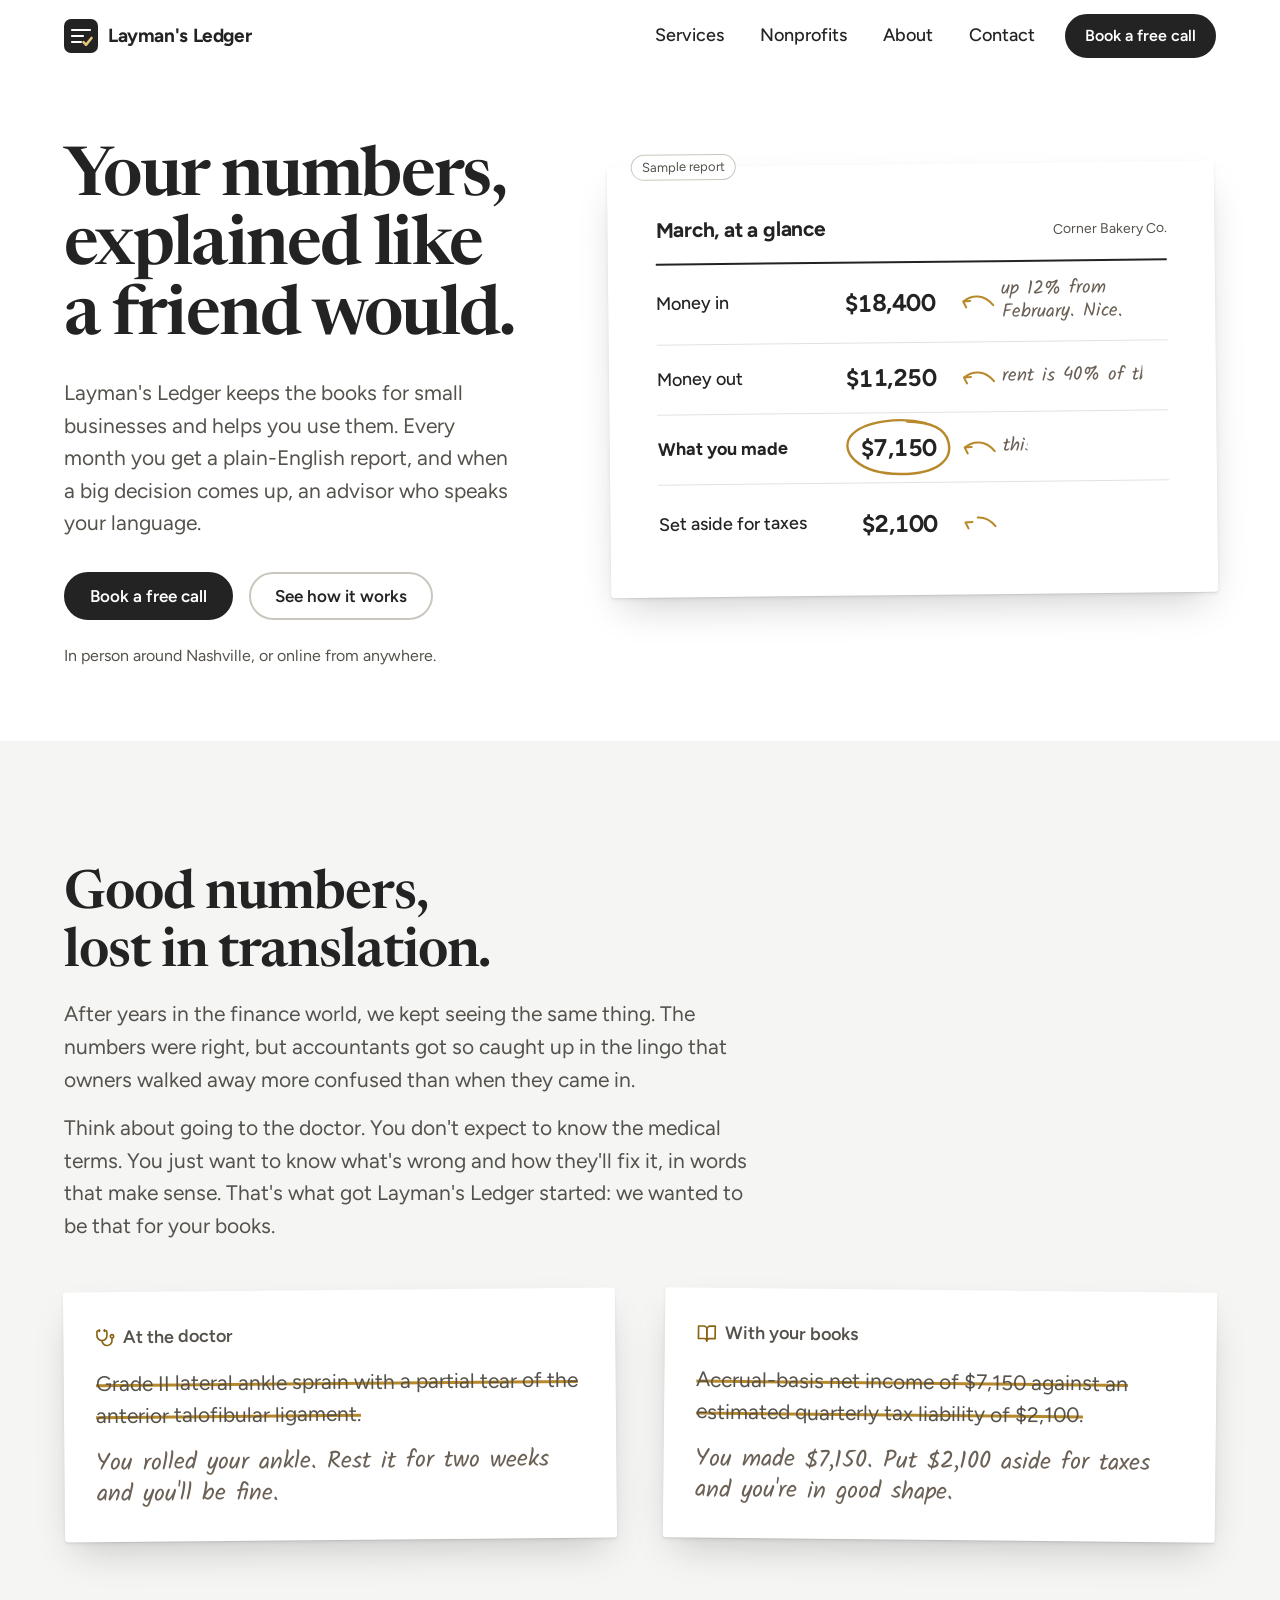
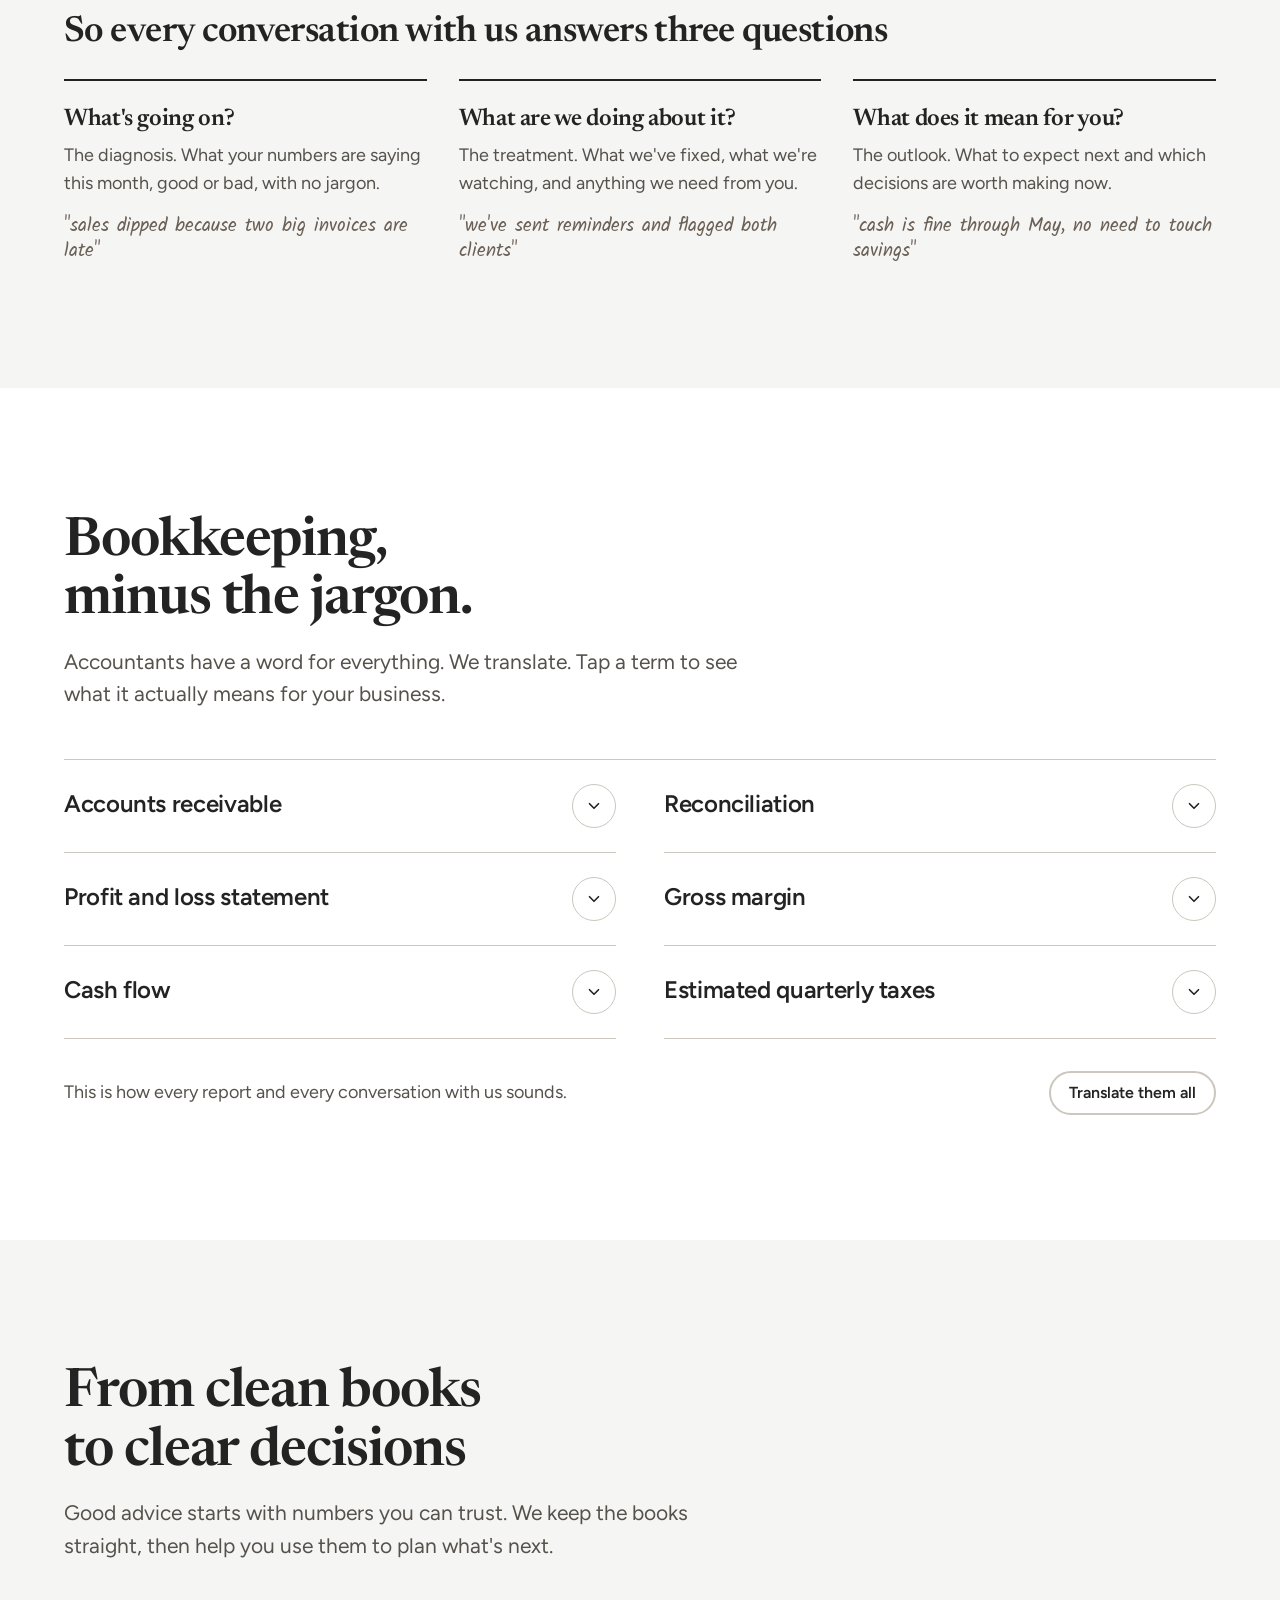
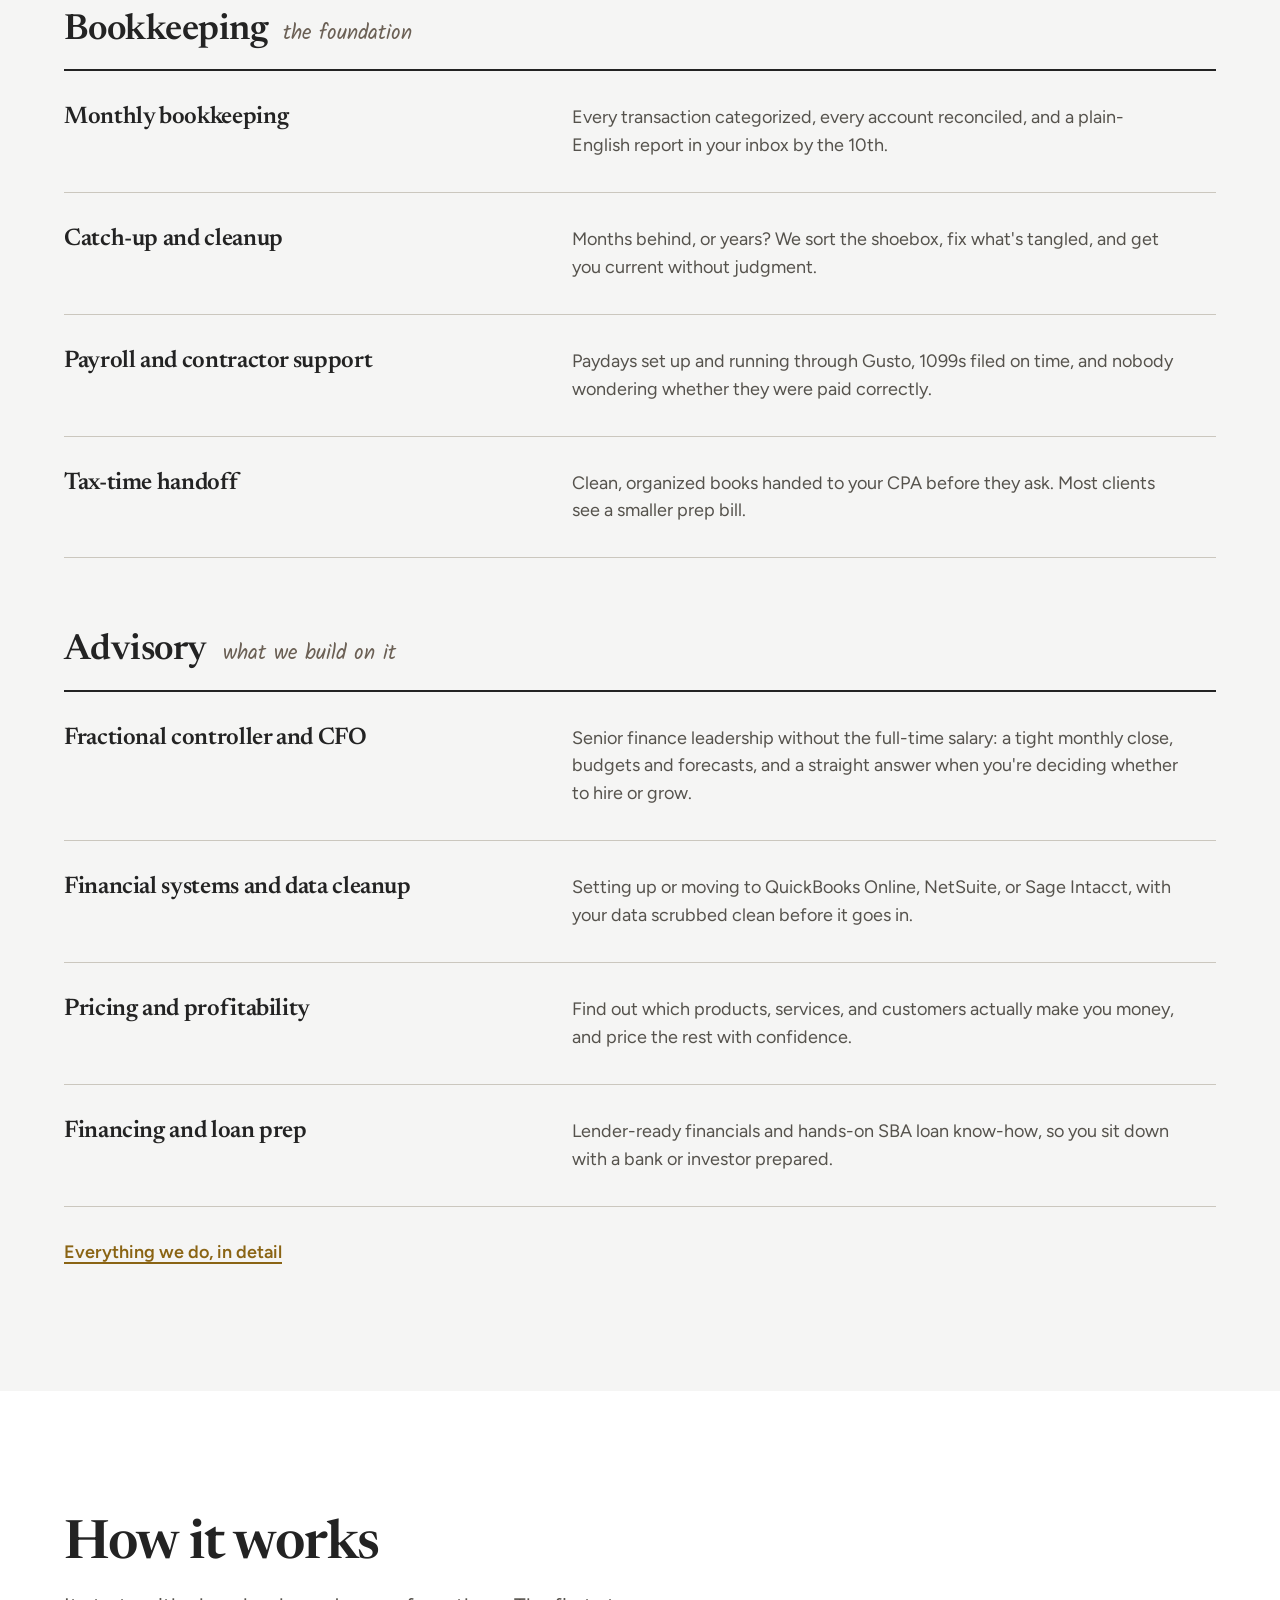
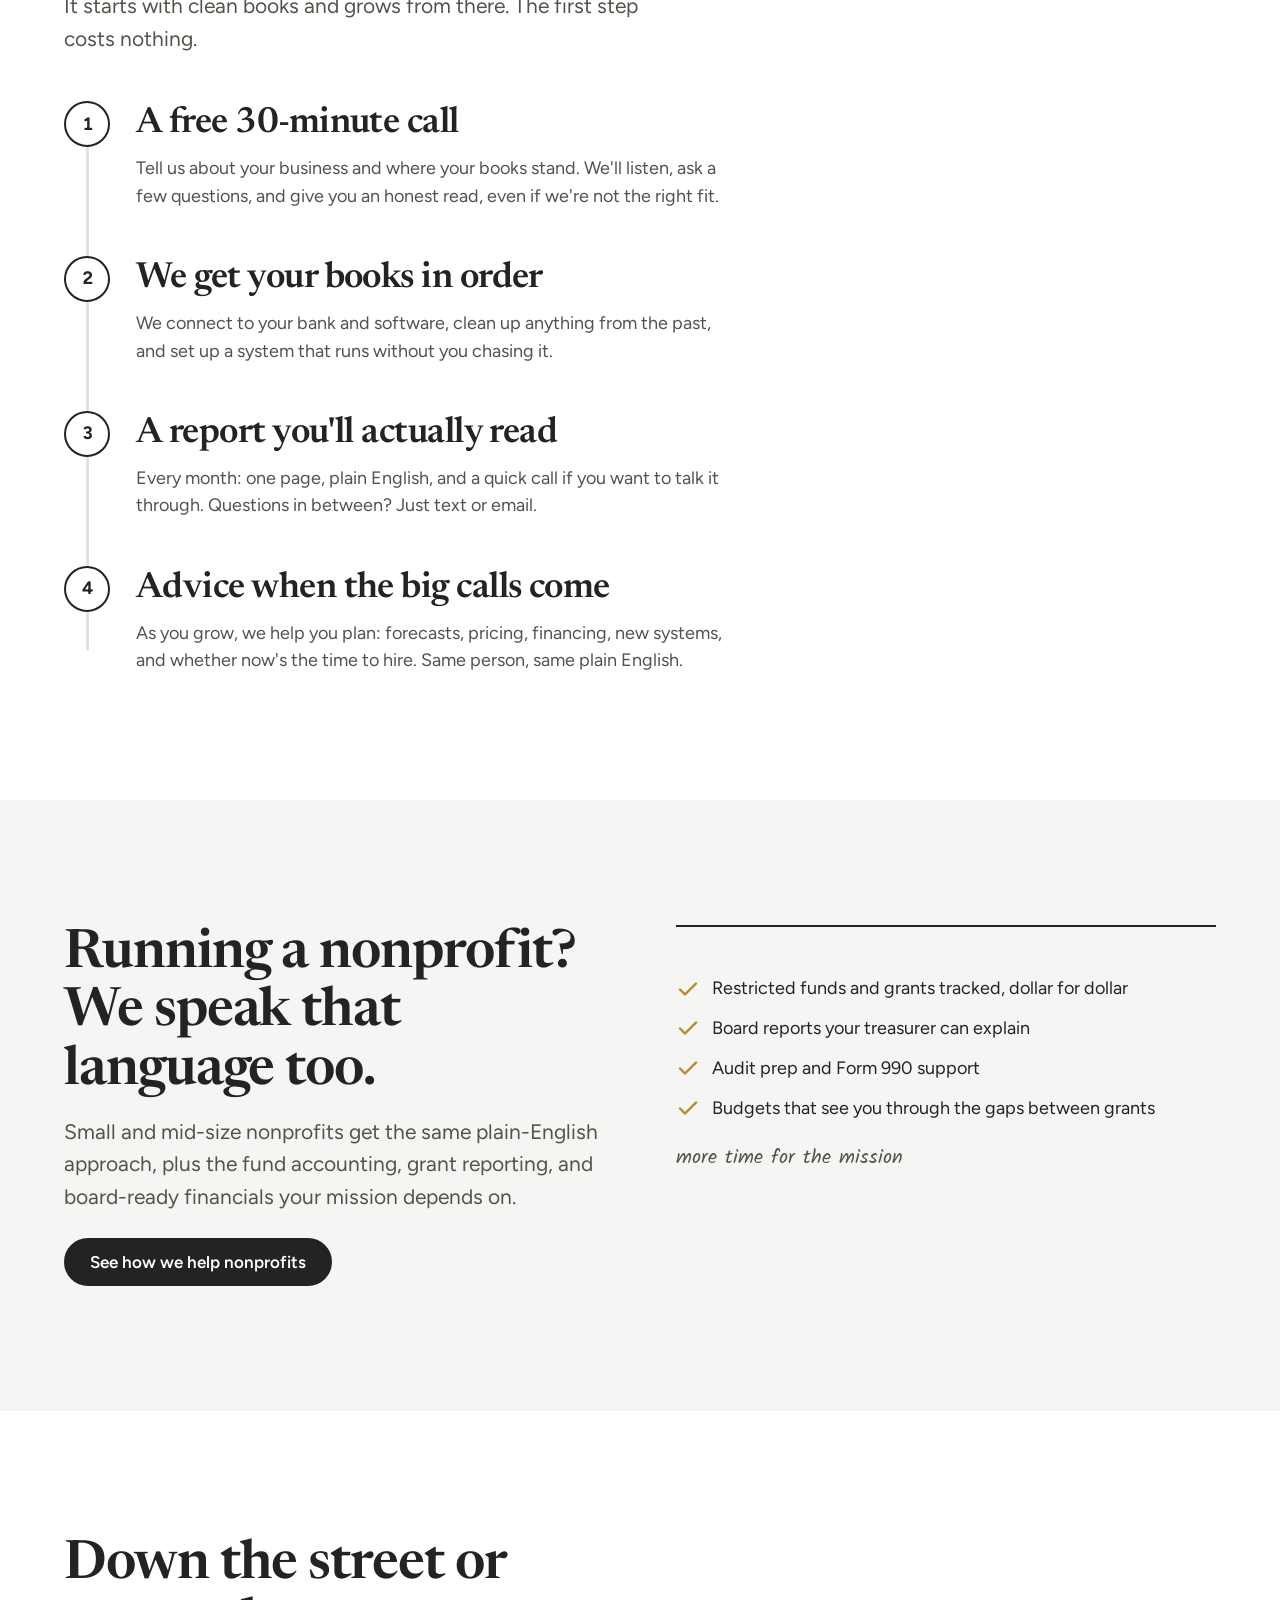
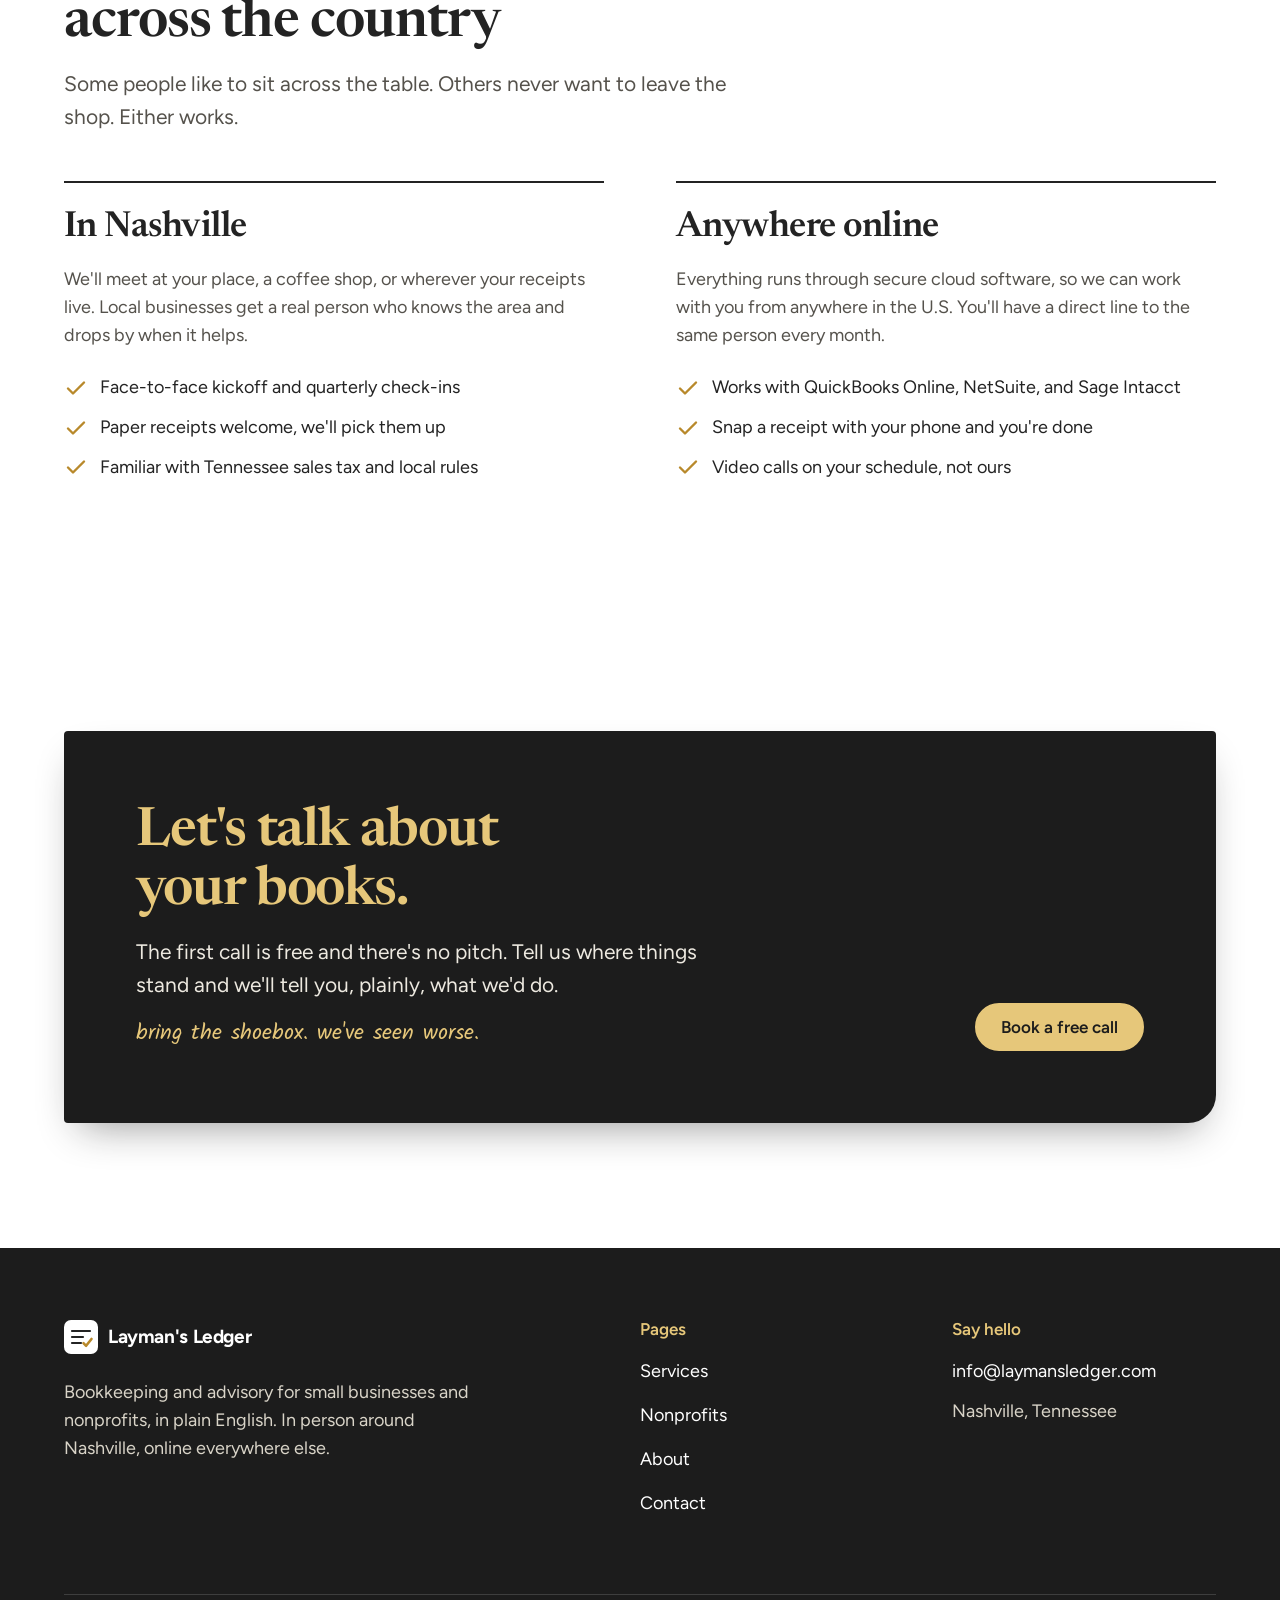
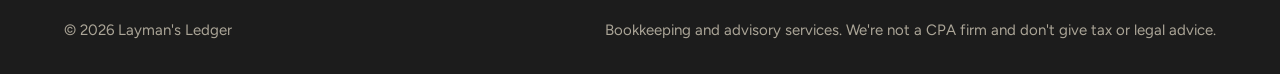
==== commit 81367917: "Rework difference section around the origin story Lead with what we saw after years in finance (acco" ====
--- a/index.html
+++ b/index.html
@@ -119,8 +119,9 @@
     <section class="section section--tint" aria-labelledby="diff-title">
       <div class="wrap">
         <div class="section-head">
-          <h2 id="diff-title">You don't need to speak doctor to see one.</h2>
-          <p>When you visit a good doctor, nobody expects you to know the medical terms. You expect them to tell you what's wrong, how they'll treat it, and what it means for you, in words you understand. Your finances deserve the same bedside manner.</p>
+          <h2 id="diff-title">Good numbers, lost in translation.</h2>
+          <p>After years in the finance world, we kept seeing the same thing. The numbers were right, but accountants got so caught up in the lingo that owners walked away more confused than when they came in.</p>
+          <p>Think about going to the doctor. You don't expect to know the medical terms. You just want to know what's wrong and how they'll fix it, in words that make sense. That's what got Layman's Ledger started: we wanted to be that for your books.</p>
         </div>
         <div class="dx-grid" data-dx>
           <figure class="dx-card">
@@ -134,7 +135,7 @@
             <p class="dx-plain"><span class="visually-hidden">What we say: </span>You made $7,150. Put $2,100 aside for taxes and you're in good shape.</p>
           </figure>
         </div>
-        <h3 class="dx-promise-title">Every conversation with us answers three questions</h3>
+        <h3 class="dx-promise-title">So every conversation with us answers three questions</h3>
         <div class="principles">
           <div class="principle">
             <h3>What's going on?</h3>
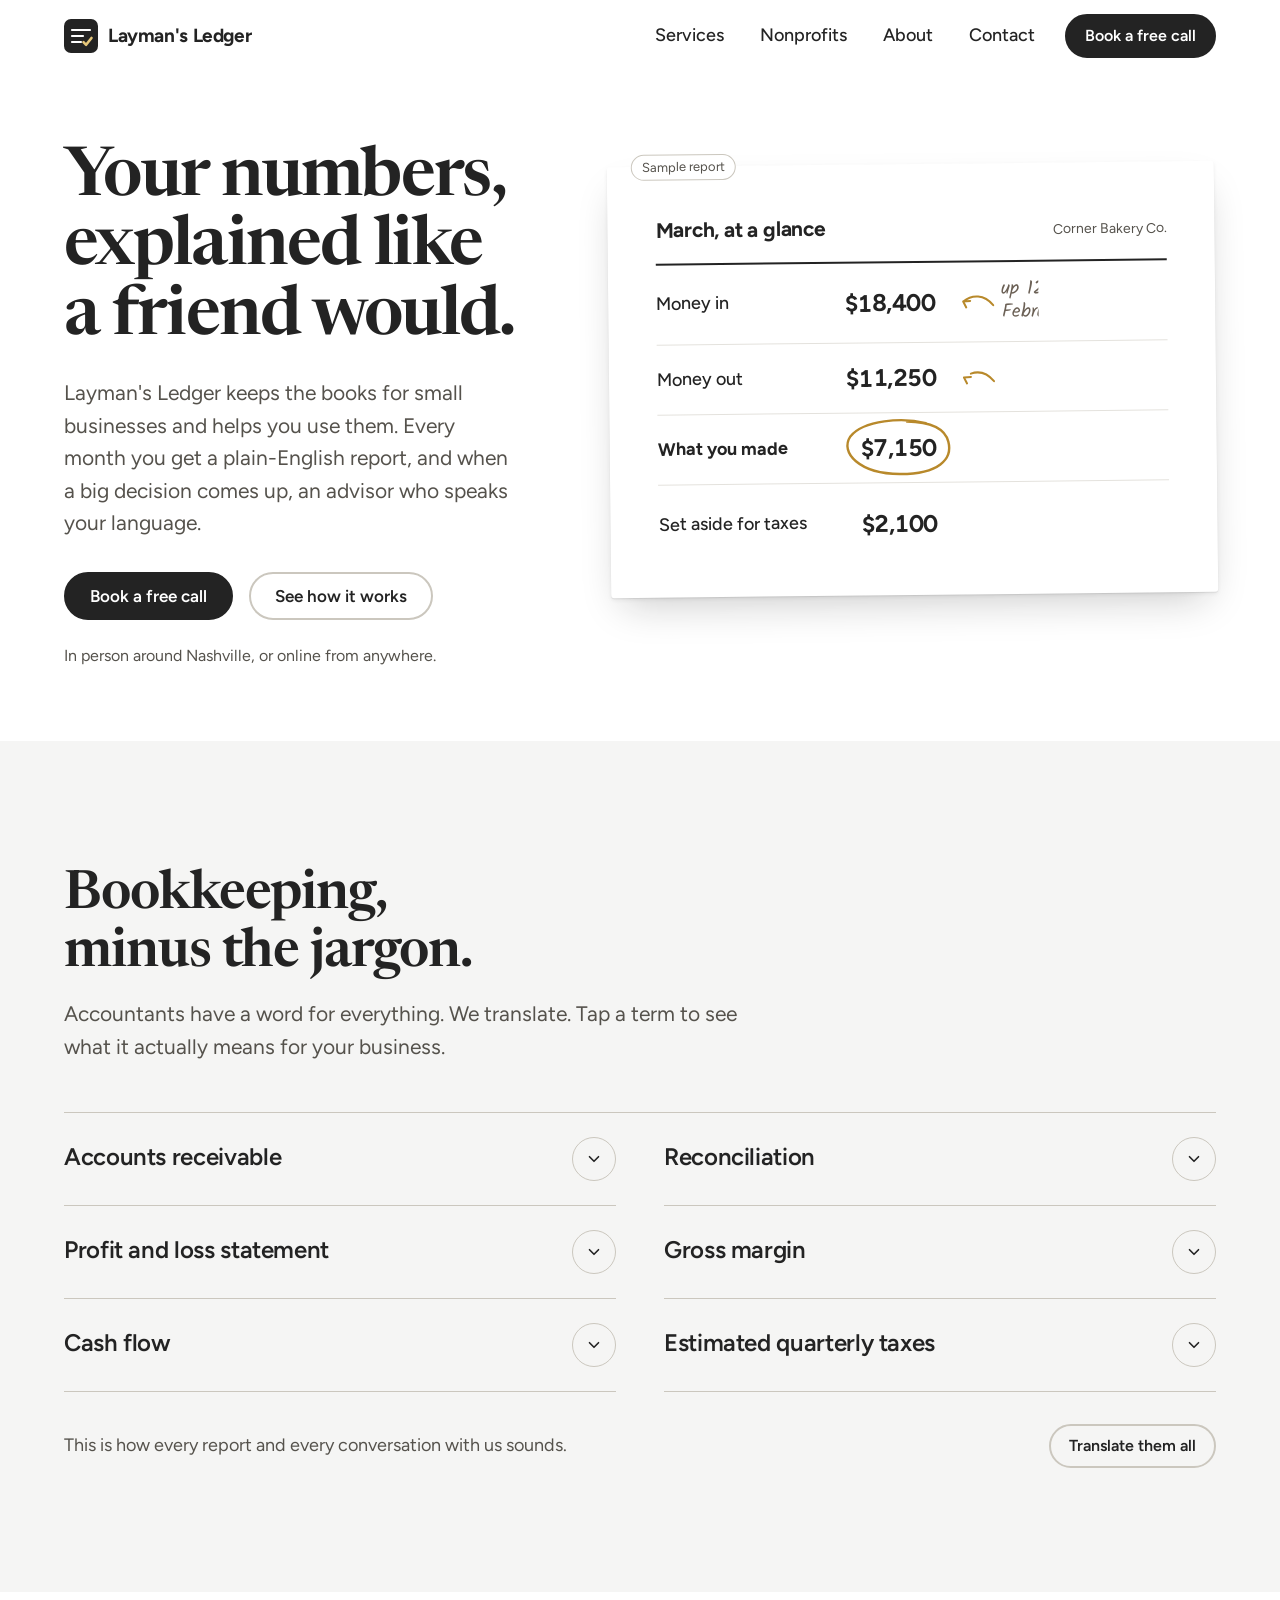
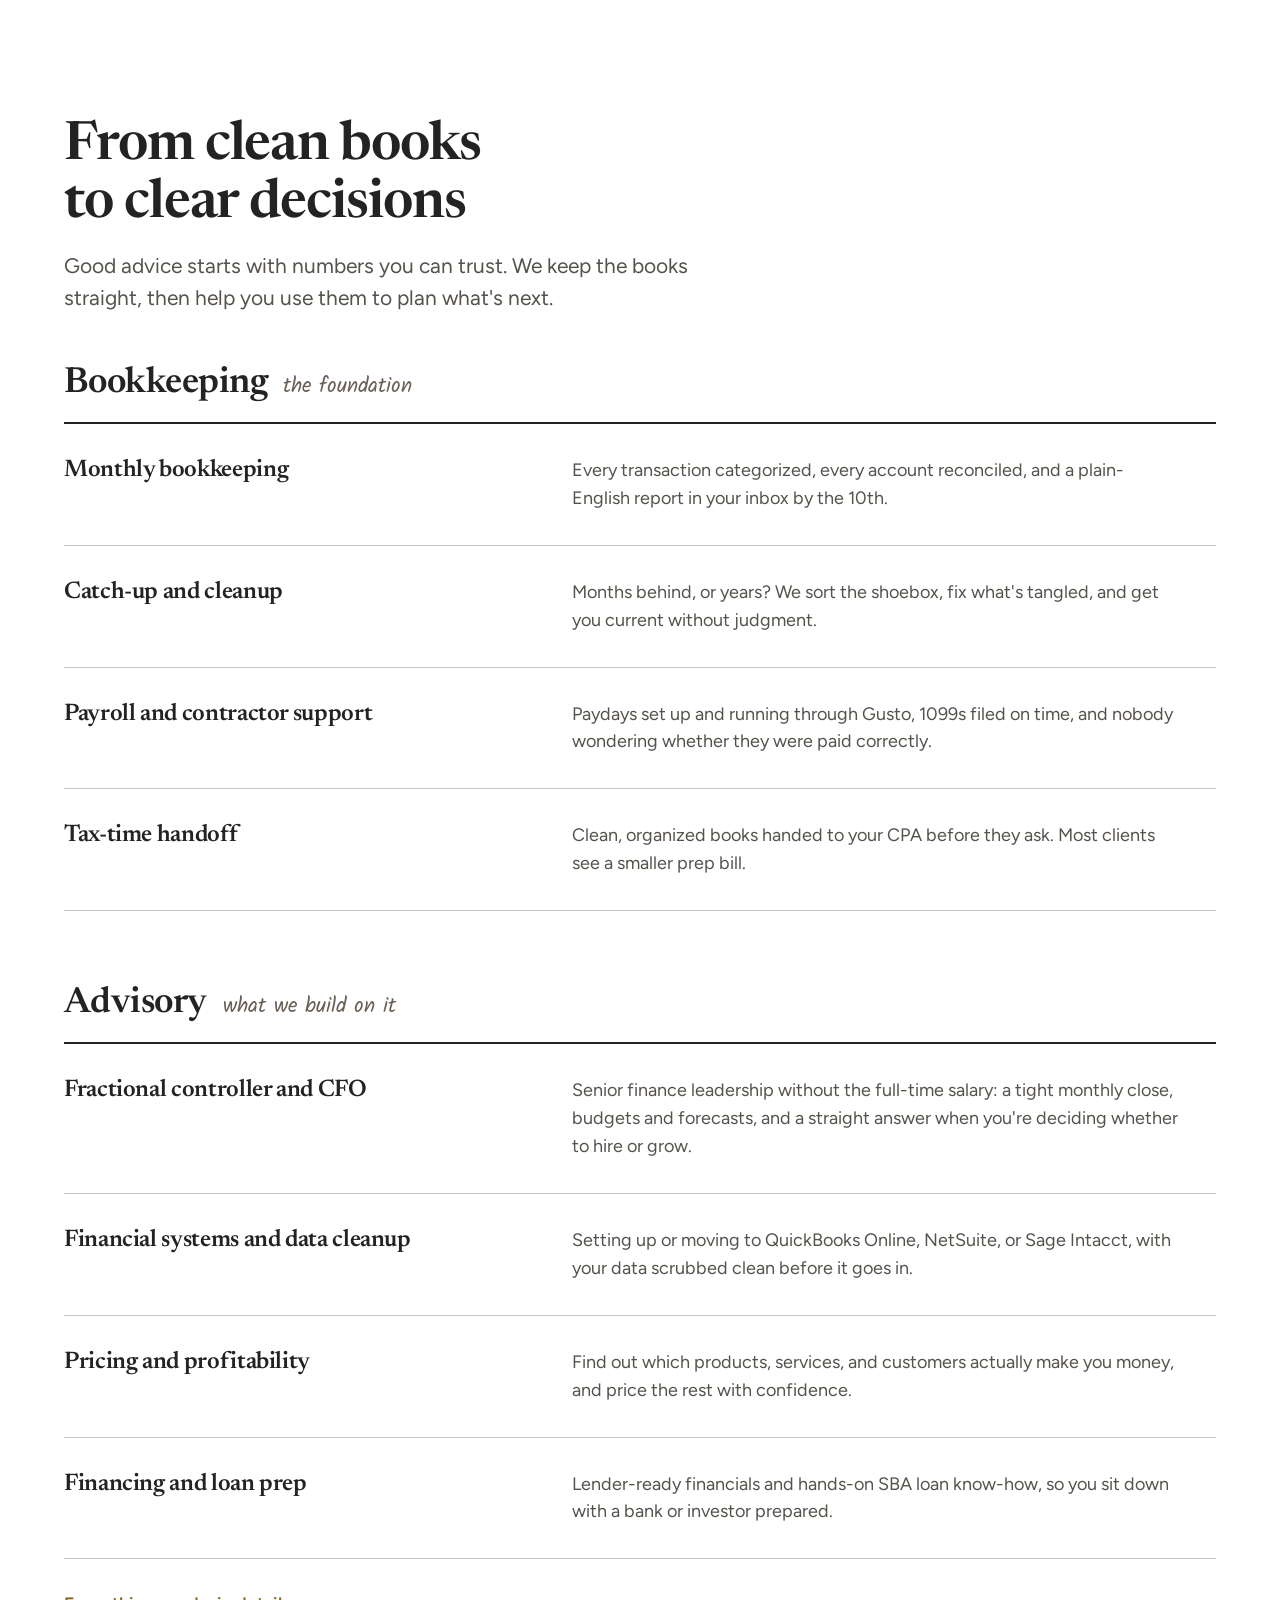
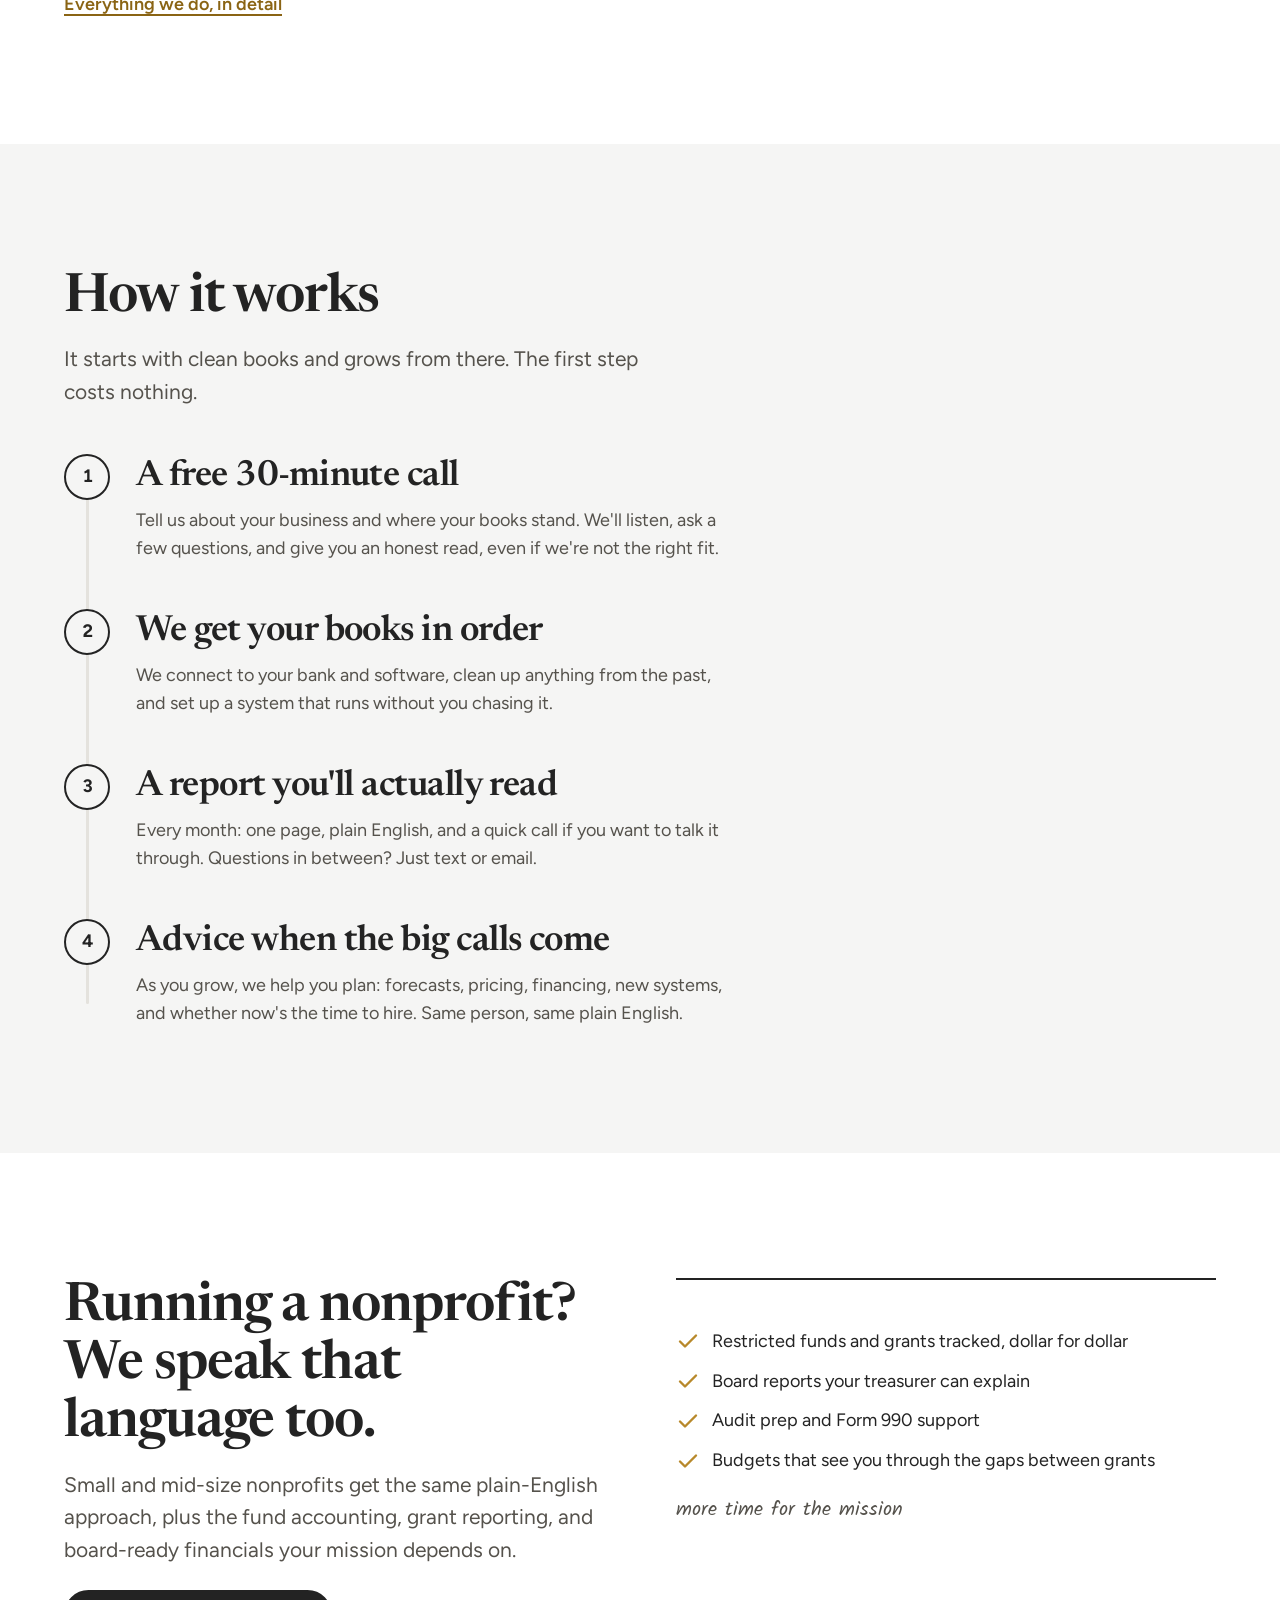
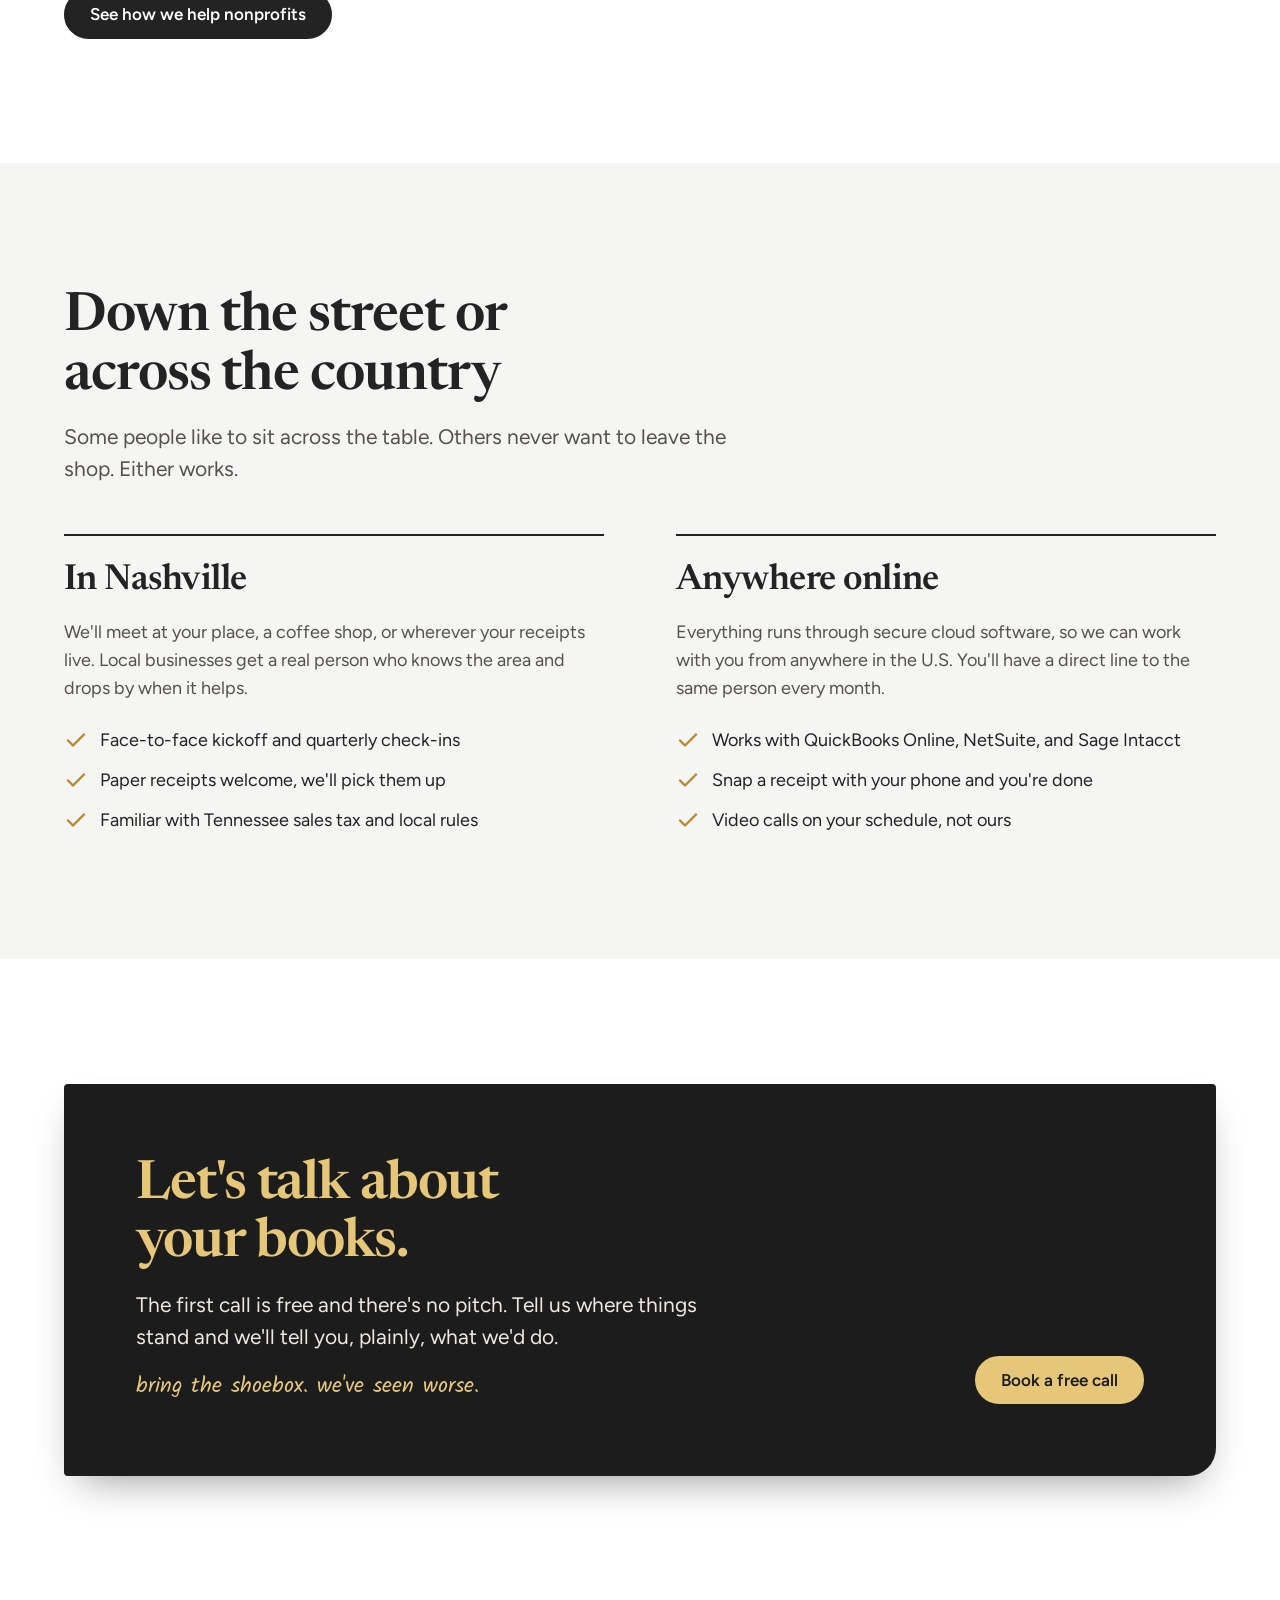
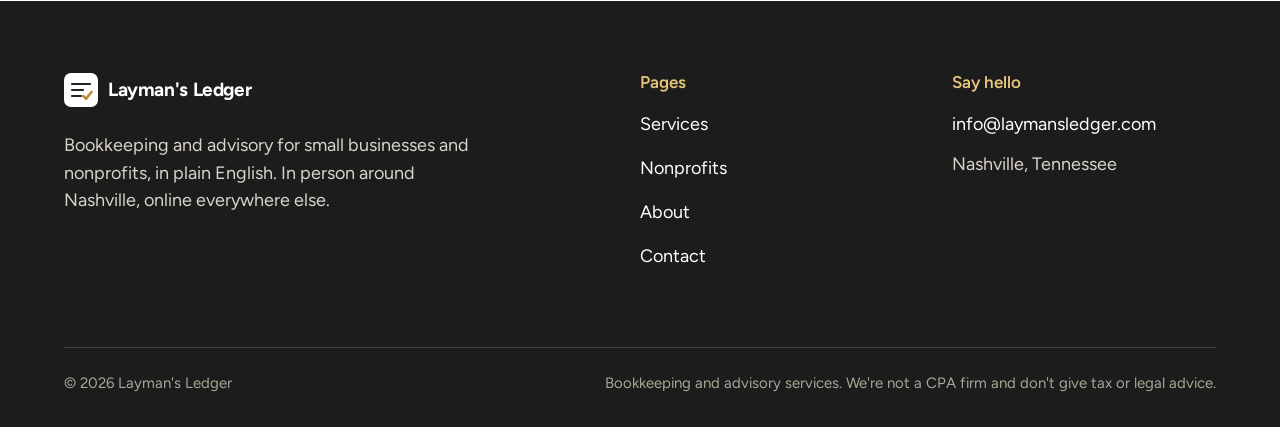
==== commit 0d355709: "Remove doctor analogy section and About line Reverts 8136791 and 208af43, restoring the home and Abo" ====
--- a/index.html
+++ b/index.html
@@ -115,49 +115,8 @@
       </div>
     </section>
 
-    <!-- The difference: the doctor analogy -->
-    <section class="section section--tint" aria-labelledby="diff-title">
-      <div class="wrap">
-        <div class="section-head">
-          <h2 id="diff-title">Good numbers, lost in translation.</h2>
-          <p>After years in the finance world, we kept seeing the same thing. The numbers were right, but accountants got so caught up in the lingo that owners walked away more confused than when they came in.</p>
-          <p>Think about going to the doctor. You don't expect to know the medical terms. You just want to know what's wrong and how they'll fix it, in words that make sense. That's what got Layman's Ledger started: we wanted to be that for your books.</p>
-        </div>
-        <div class="dx-grid" data-dx>
-          <figure class="dx-card">
-            <figcaption class="dx-label"><svg viewBox="0 0 24 24" fill="none" stroke="currentColor" stroke-width="2" stroke-linecap="round" stroke-linejoin="round" aria-hidden="true"><path d="M11 2v2M5 2v2"/><path d="M5 3H4a2 2 0 0 0-2 2v4a6 6 0 0 0 12 0V5a2 2 0 0 0-2-2h-1"/><path d="M8 15a6 6 0 0 0 12 0v-3"/><circle cx="20" cy="10" r="2"/></svg>At the doctor</figcaption>
-            <p><span class="visually-hidden">What you might hear: </span><s class="dx-jargon">Grade II lateral ankle sprain with a partial tear of the anterior talofibular ligament.</s></p>
-            <p class="dx-plain"><span class="visually-hidden">What a good doctor says: </span>You rolled your ankle. Rest it for two weeks and you'll be fine.</p>
-          </figure>
-          <figure class="dx-card">
-            <figcaption class="dx-label"><svg viewBox="0 0 24 24" fill="none" stroke="currentColor" stroke-width="2" stroke-linecap="round" stroke-linejoin="round" aria-hidden="true"><path d="M2 3h6a4 4 0 0 1 4 4v14a3 3 0 0 0-3-3H2z"/><path d="M22 3h-6a4 4 0 0 0-4 4v14a3 3 0 0 1 3-3h7z"/></svg>With your books</figcaption>
-            <p><span class="visually-hidden">What you might hear: </span><s class="dx-jargon">Accrual-basis net income of $7,150 against an estimated quarterly tax liability of $2,100.</s></p>
-            <p class="dx-plain"><span class="visually-hidden">What we say: </span>You made $7,150. Put $2,100 aside for taxes and you're in good shape.</p>
-          </figure>
-        </div>
-        <h3 class="dx-promise-title">So every conversation with us answers three questions</h3>
-        <div class="principles">
-          <div class="principle">
-            <h3>What's going on?</h3>
-            <p>The diagnosis. What your numbers are saying this month, good or bad, with no jargon.</p>
-            <span class="eg">"sales dipped because two big invoices are late"</span>
-          </div>
-          <div class="principle">
-            <h3>What are we doing about it?</h3>
-            <p>The treatment. What we've fixed, what we're watching, and anything we need from you.</p>
-            <span class="eg">"we've sent reminders and flagged both clients"</span>
-          </div>
-          <div class="principle">
-            <h3>What does it mean for you?</h3>
-            <p>The outlook. What to expect next and which decisions are worth making now.</p>
-            <span class="eg">"cash is fine through May, no need to touch savings"</span>
-          </div>
-        </div>
-      </div>
-    </section>
-
     <!-- Jargon translator -->
-    <section class="section" aria-labelledby="jargon-title">
+    <section class="section section--tint" aria-labelledby="jargon-title">
       <div class="wrap">
         <div class="section-head">
           <h2 id="jargon-title">Bookkeeping, minus the jargon.</h2>
@@ -227,7 +186,7 @@
     </section>
 
     <!-- Services summary -->
-    <section class="section section--tint" aria-labelledby="services-title">
+    <section class="section" aria-labelledby="services-title">
       <div class="wrap">
         <div class="section-head">
           <h2 id="services-title">From clean books to clear decisions</h2>
@@ -286,7 +245,7 @@
     </section>
 
     <!-- How it works: a true sequence -->
-    <section class="section" id="how" aria-labelledby="how-title">
+    <section class="section section--tint" id="how" aria-labelledby="how-title">
       <div class="wrap">
         <div class="section-head">
           <h2 id="how-title">How it works</h2>
@@ -314,7 +273,7 @@
     </section>
 
     <!-- Nonprofits feature -->
-    <section class="section section--tint" aria-labelledby="np-title">
+    <section class="section" aria-labelledby="np-title">
       <div class="wrap split np-feature">
         <div>
           <h2 id="np-title">Running a nonprofit? We speak that language too.</h2>
@@ -334,7 +293,7 @@
     </section>
 
     <!-- Near or far -->
-    <section class="section" aria-labelledby="where-title">
+    <section class="section section--tint" aria-labelledby="where-title">
       <div class="wrap">
         <div class="section-head">
           <h2 id="where-title">Down the street or across the country</h2>
--- a/assets/css/styles.css
+++ b/assets/css/styles.css
@@ -494,49 +494,6 @@
   color: var(--ink-soft);
 }
 
-/* ---------- The difference (doctor analogy) ---------- */
-
-.dx-grid { display: grid; gap: var(--space-4); grid-template-columns: minmax(0, 1fr); }
-@media (min-width: 48rem) { .dx-grid { grid-template-columns: repeat(2, minmax(0, 1fr)); gap: var(--space-5); } }
-
-.dx-card {
-  margin: 0;
-  padding: var(--space-4);
-  background: var(--paper);
-  border-radius: var(--r-doc);
-  box-shadow: var(--shadow-paper);
-  transform: rotate(-0.5deg);
-}
-.dx-card:nth-child(2) { transform: rotate(0.6deg); }
-.dx-label { display: flex; align-items: center; gap: 0.5rem; margin-bottom: var(--space-2); font-weight: 600; color: var(--ink-soft); }
-.dx-label svg { width: 1.25rem; height: 1.25rem; color: var(--gold-deep); }
-
-/* Jargon gets a gold pencil strike that can draw across every wrapped line */
-.dx-jargon {
-  color: var(--ink-soft);
-  font-size: var(--step-1);
-  line-height: 1.5;
-  text-decoration: none;
-  background-image: linear-gradient(var(--gold), var(--gold));
-  background-repeat: no-repeat;
-  background-position: 0 58%;
-  background-size: 100% 3px;
-  -webkit-box-decoration-break: clone;
-  box-decoration-break: clone;
-}
-.dx-plain {
-  margin-top: var(--space-2);
-  font-family: var(--font-hand);
-  color: var(--pencil);
-  font-size: 1.5rem;
-  line-height: 1.3;
-}
-
-.dx-promise-title {
-  margin: var(--space-6) 0 var(--space-3);
-  font-size: var(--step-3);
-}
-
 /* ---------- Jargon translator ---------- */
 
 .jargon-list {
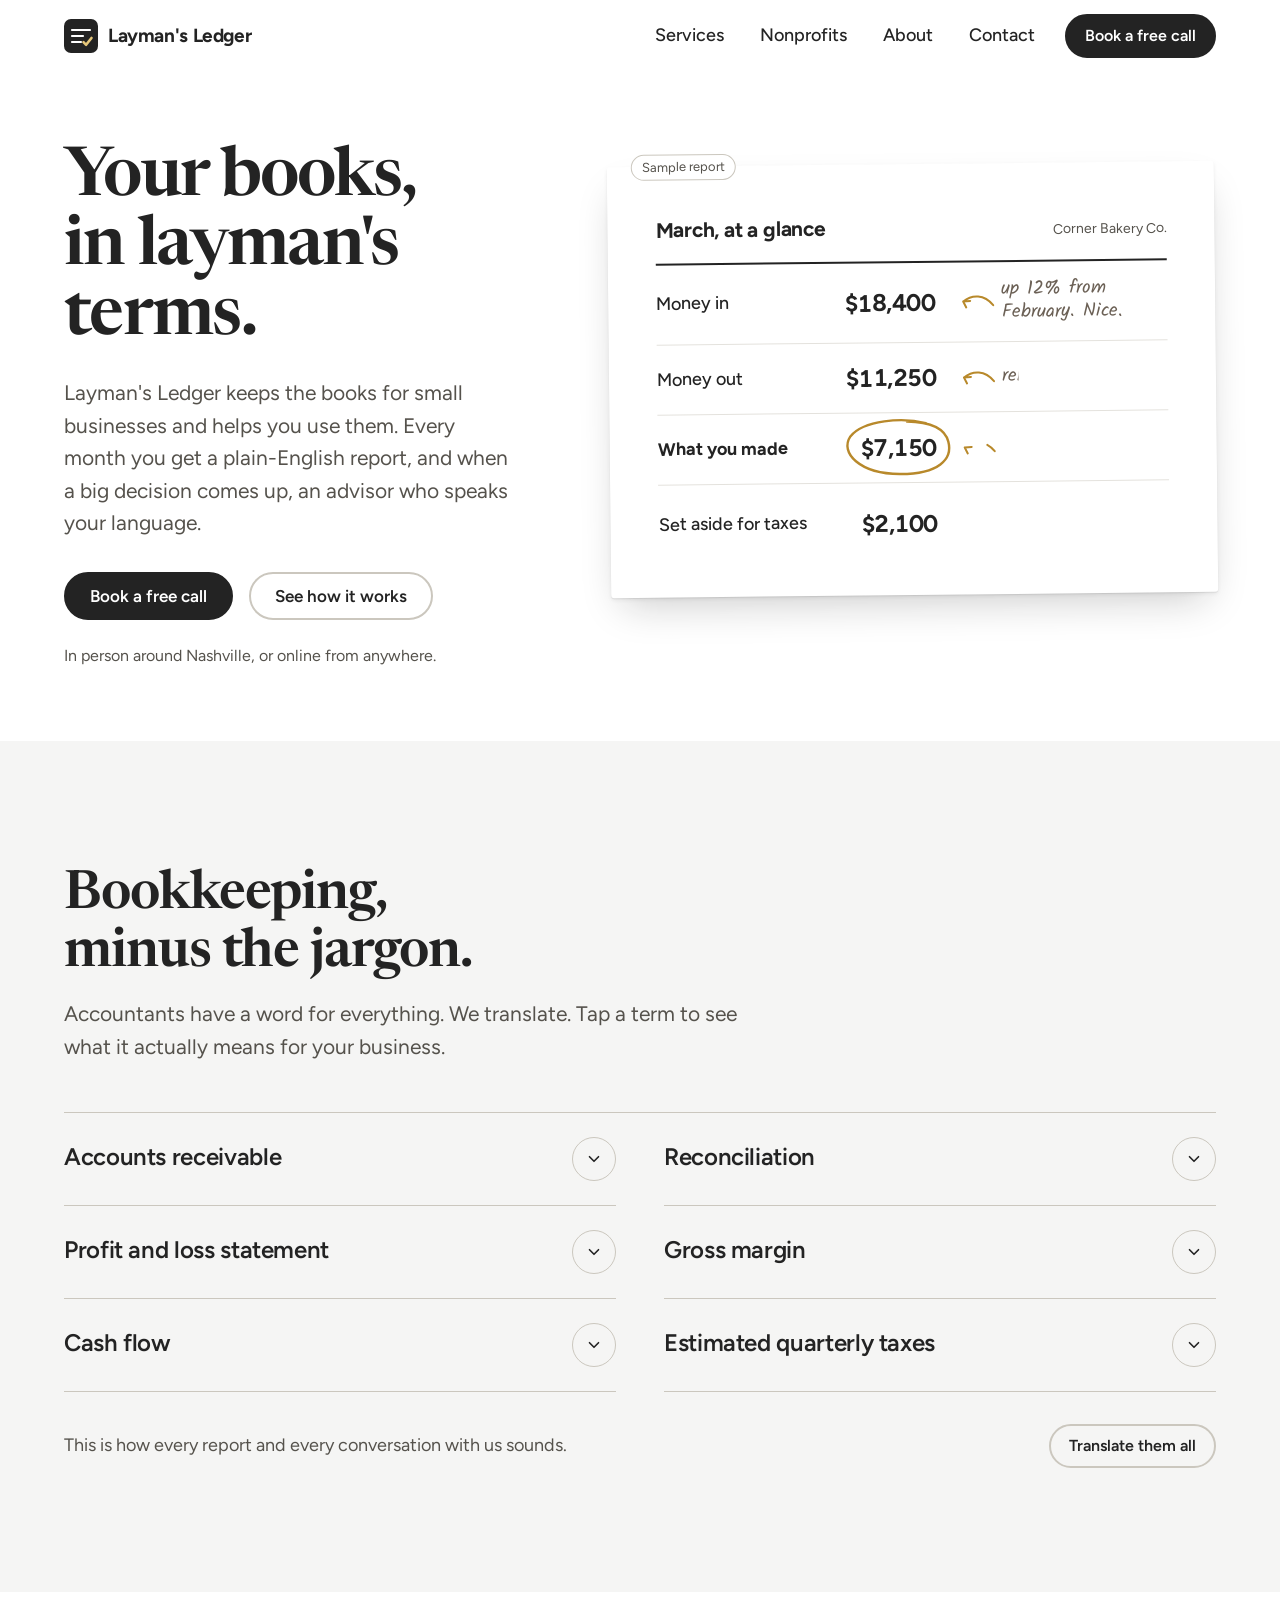
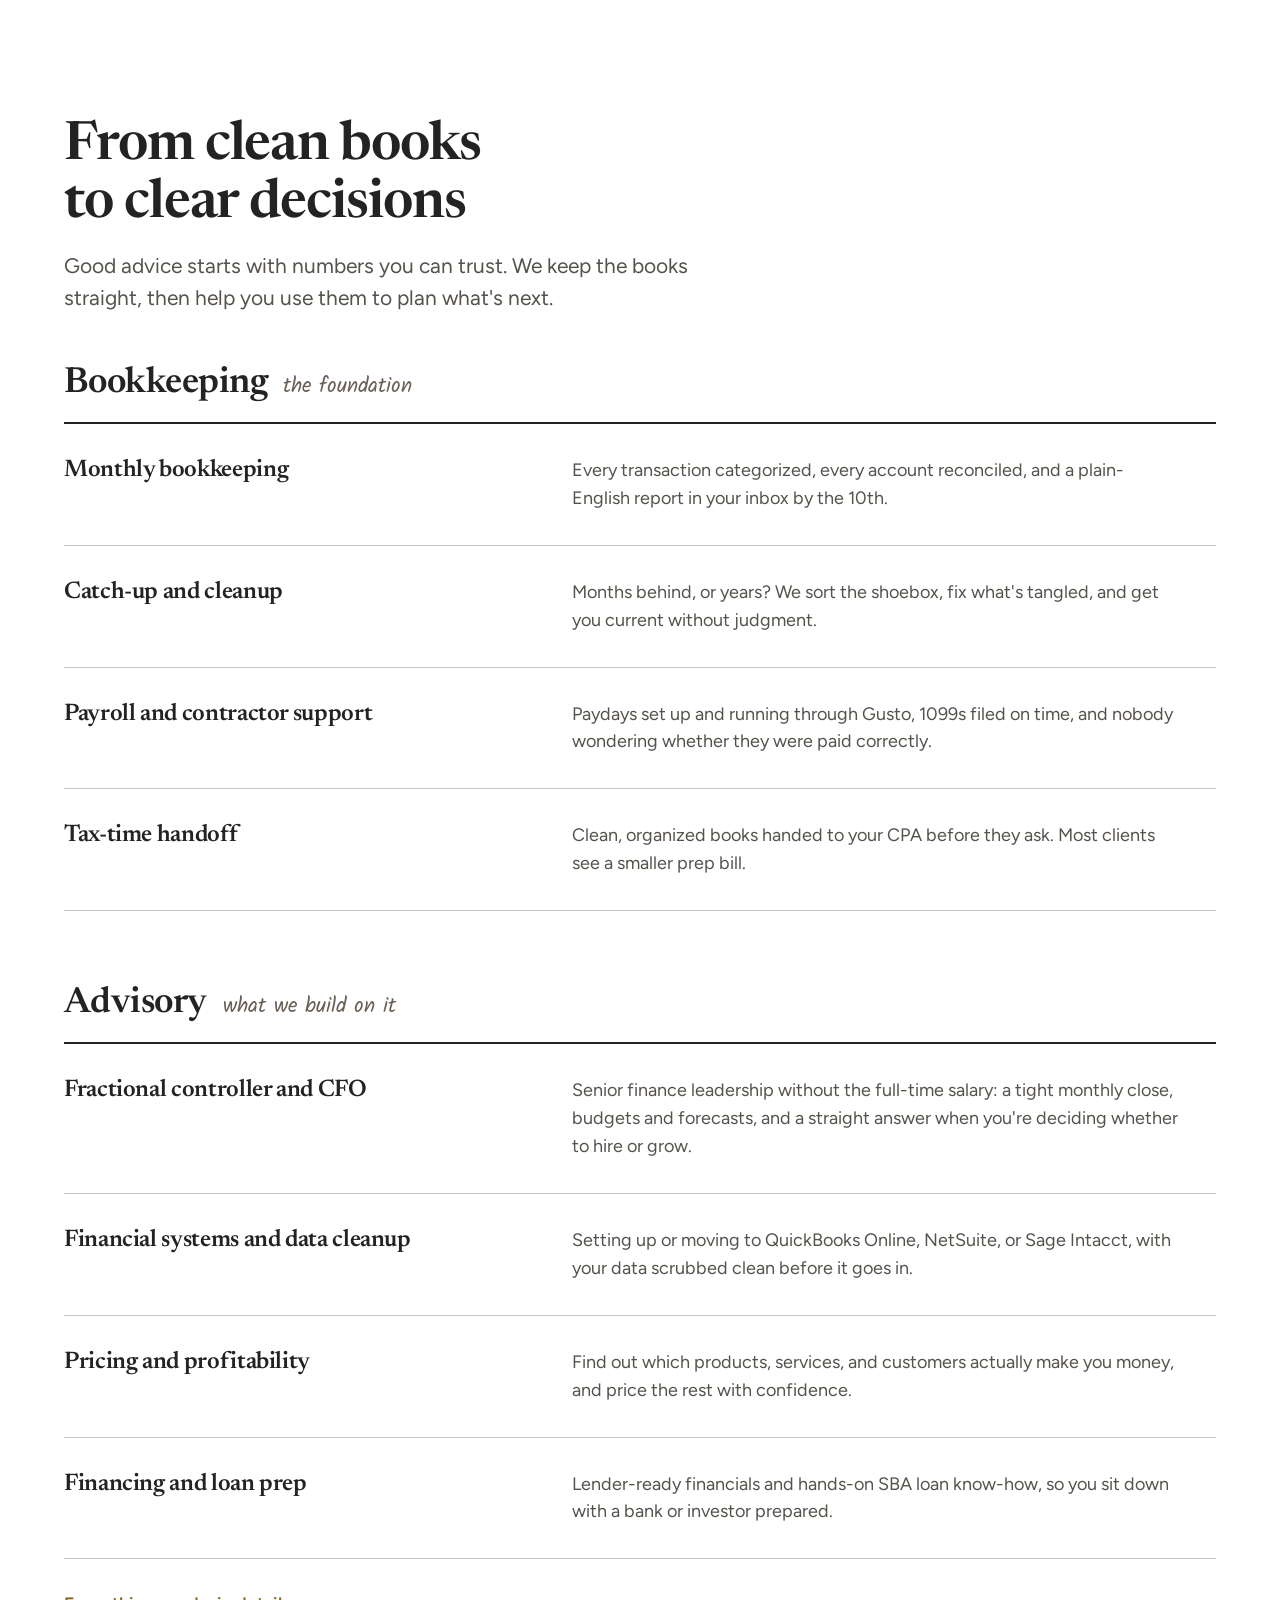
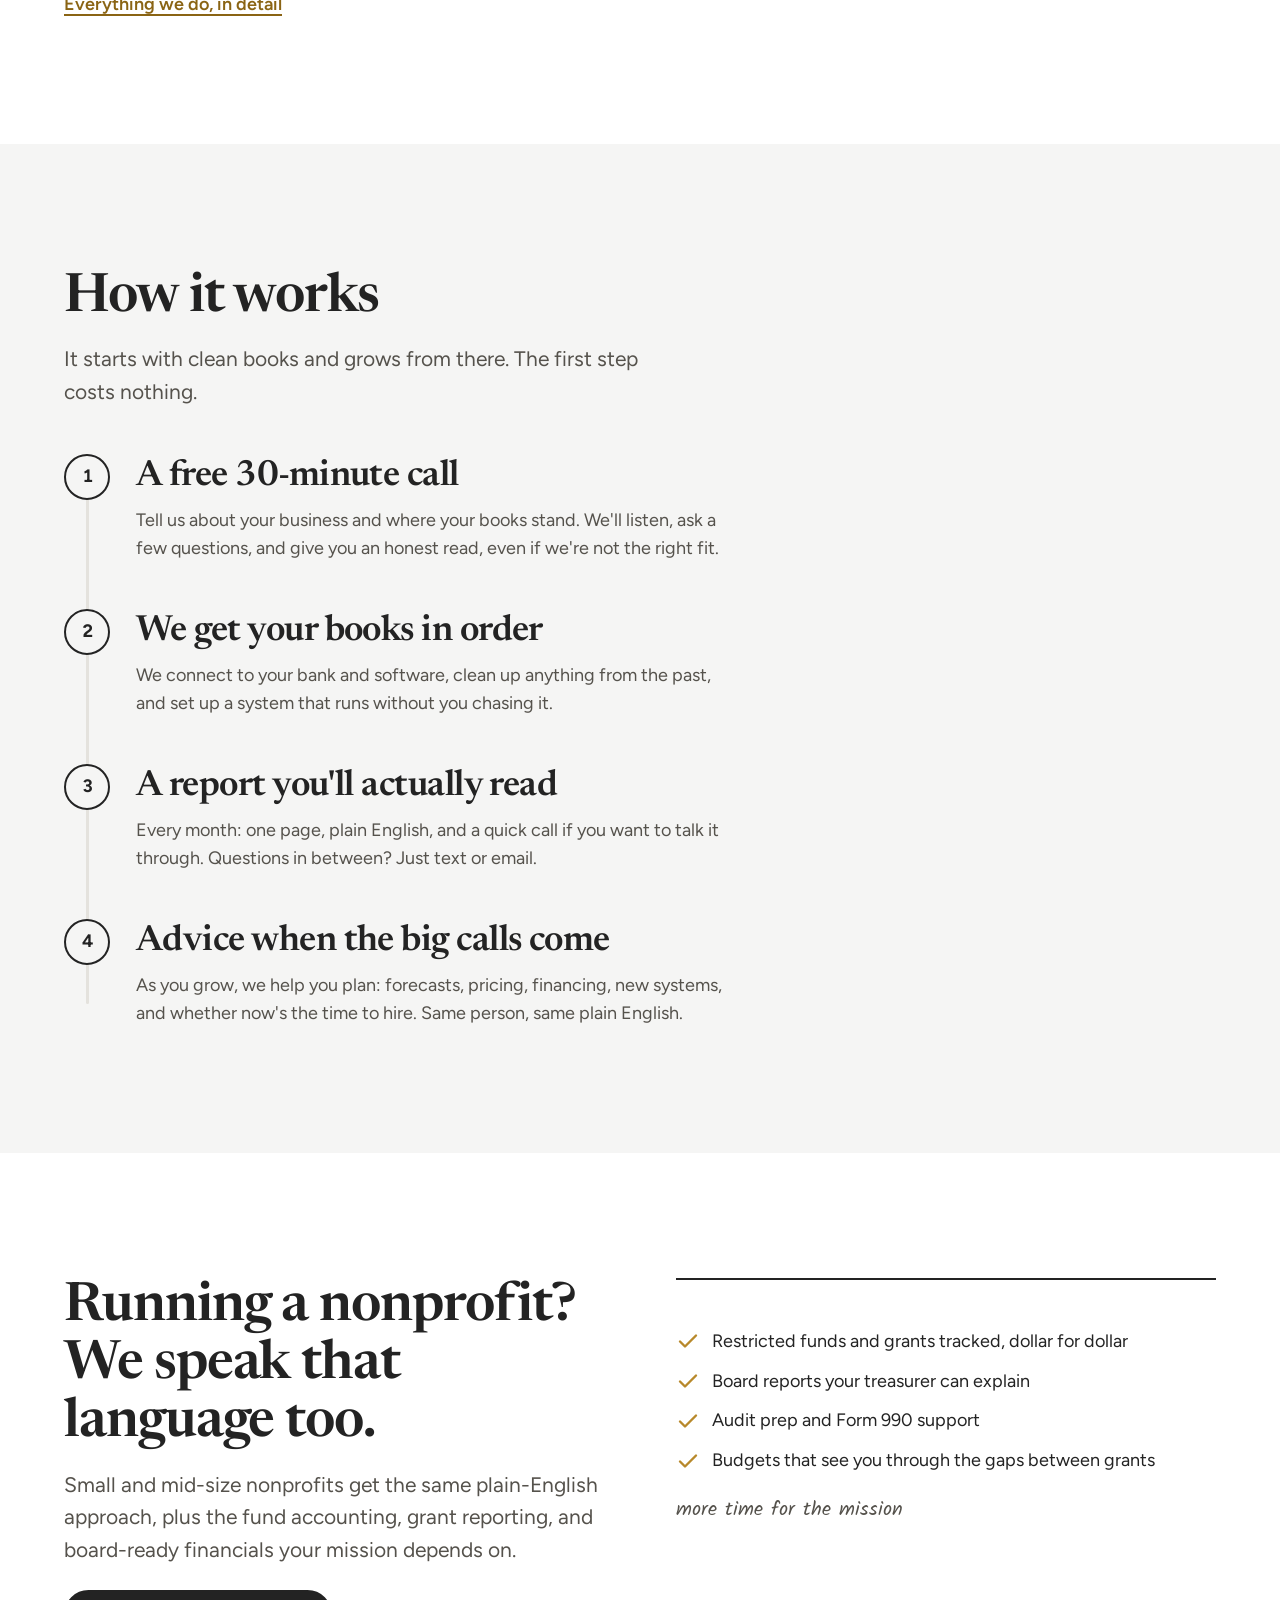
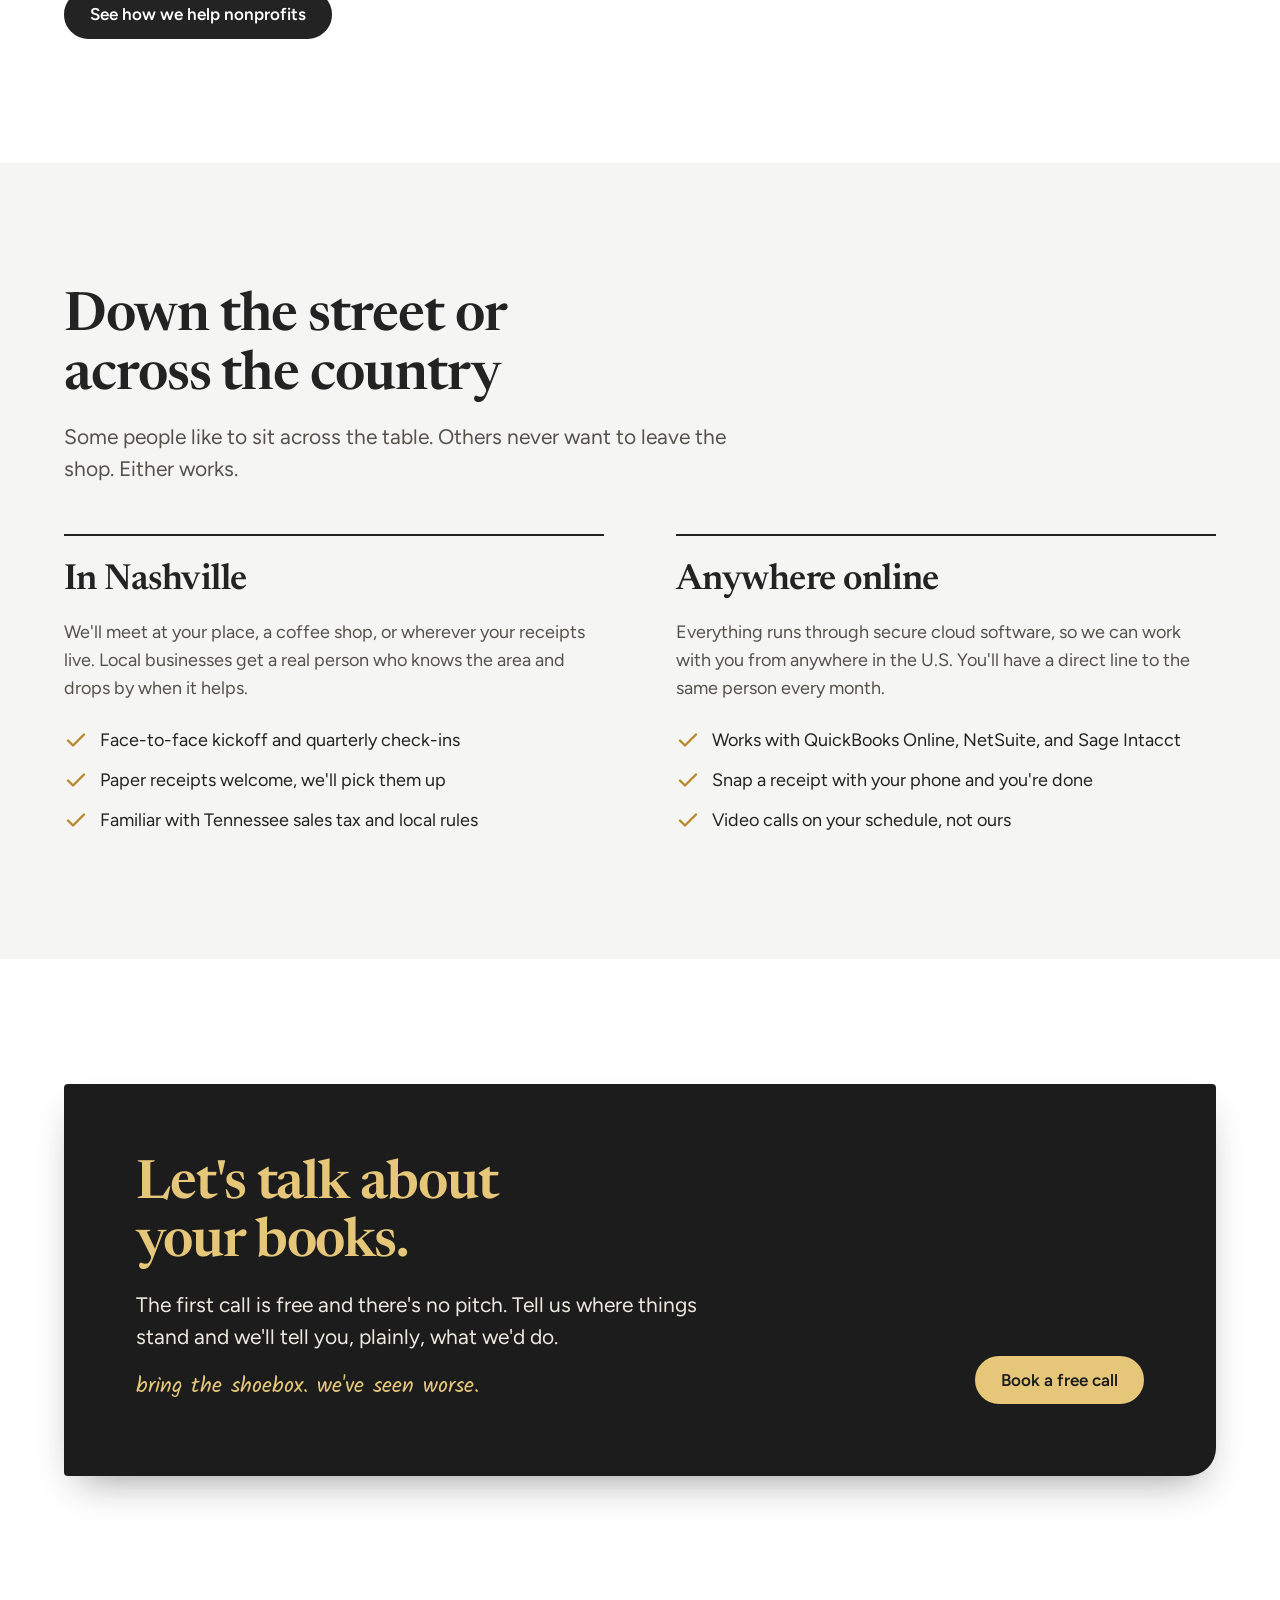
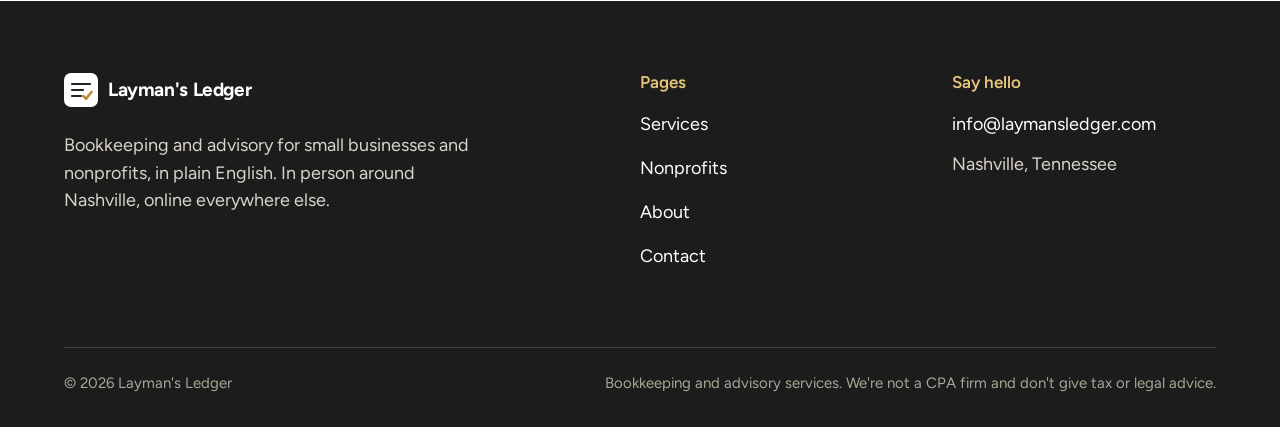
==== commit 31691e63: "Change hero headline to "Your books, in layman's terms." Co-Authored-By: Claude Opus 5.5 <noreply@an" ====
--- a/index.html
+++ b/index.html
@@ -7,7 +7,7 @@
   <meta name="description" content="Bookkeeping and financial advisory for small businesses and nonprofits, in plain English: monthly books, fund accounting and grant reporting, fractional controller and CFO support, system implementation, and SBA financing help. Nashville and online.">
   <meta name="theme-color" content="#ffffff">
   <link rel="icon" href="assets/img/favicon.svg" type="image/svg+xml">
-  <meta property="og:title" content="Layman's Ledger | Bookkeeping in plain English">
+  <meta property="og:title" content="Layman's Ledger | Your books, in layman's terms">
   <meta property="og:description" content="We keep your books, tell you what they mean, and help you plan what's next, in words you'd actually use.">
   <meta property="og:type" content="website">
   <link rel="preconnect" href="https://fonts.googleapis.com">
@@ -54,9 +54,9 @@
       <div class="wrap hero-grid">
         <div class="hero-copy">
           <h1 data-hero-title>
-            <span class="line">Your numbers,</span>
-            <span class="line">explained like</span>
-            <span class="line">a friend would.</span>
+            <span class="line">Your books,</span>
+            <span class="line">in layman's</span>
+            <span class="line">terms.</span>
           </h1>
           <p class="lede" data-hero-fade>Layman's Ledger keeps the books for small businesses and helps you use them. Every month you get a plain-English report, and when a big decision comes up, an advisor who speaks your language.</p>
           <div class="hero-actions" data-hero-fade>
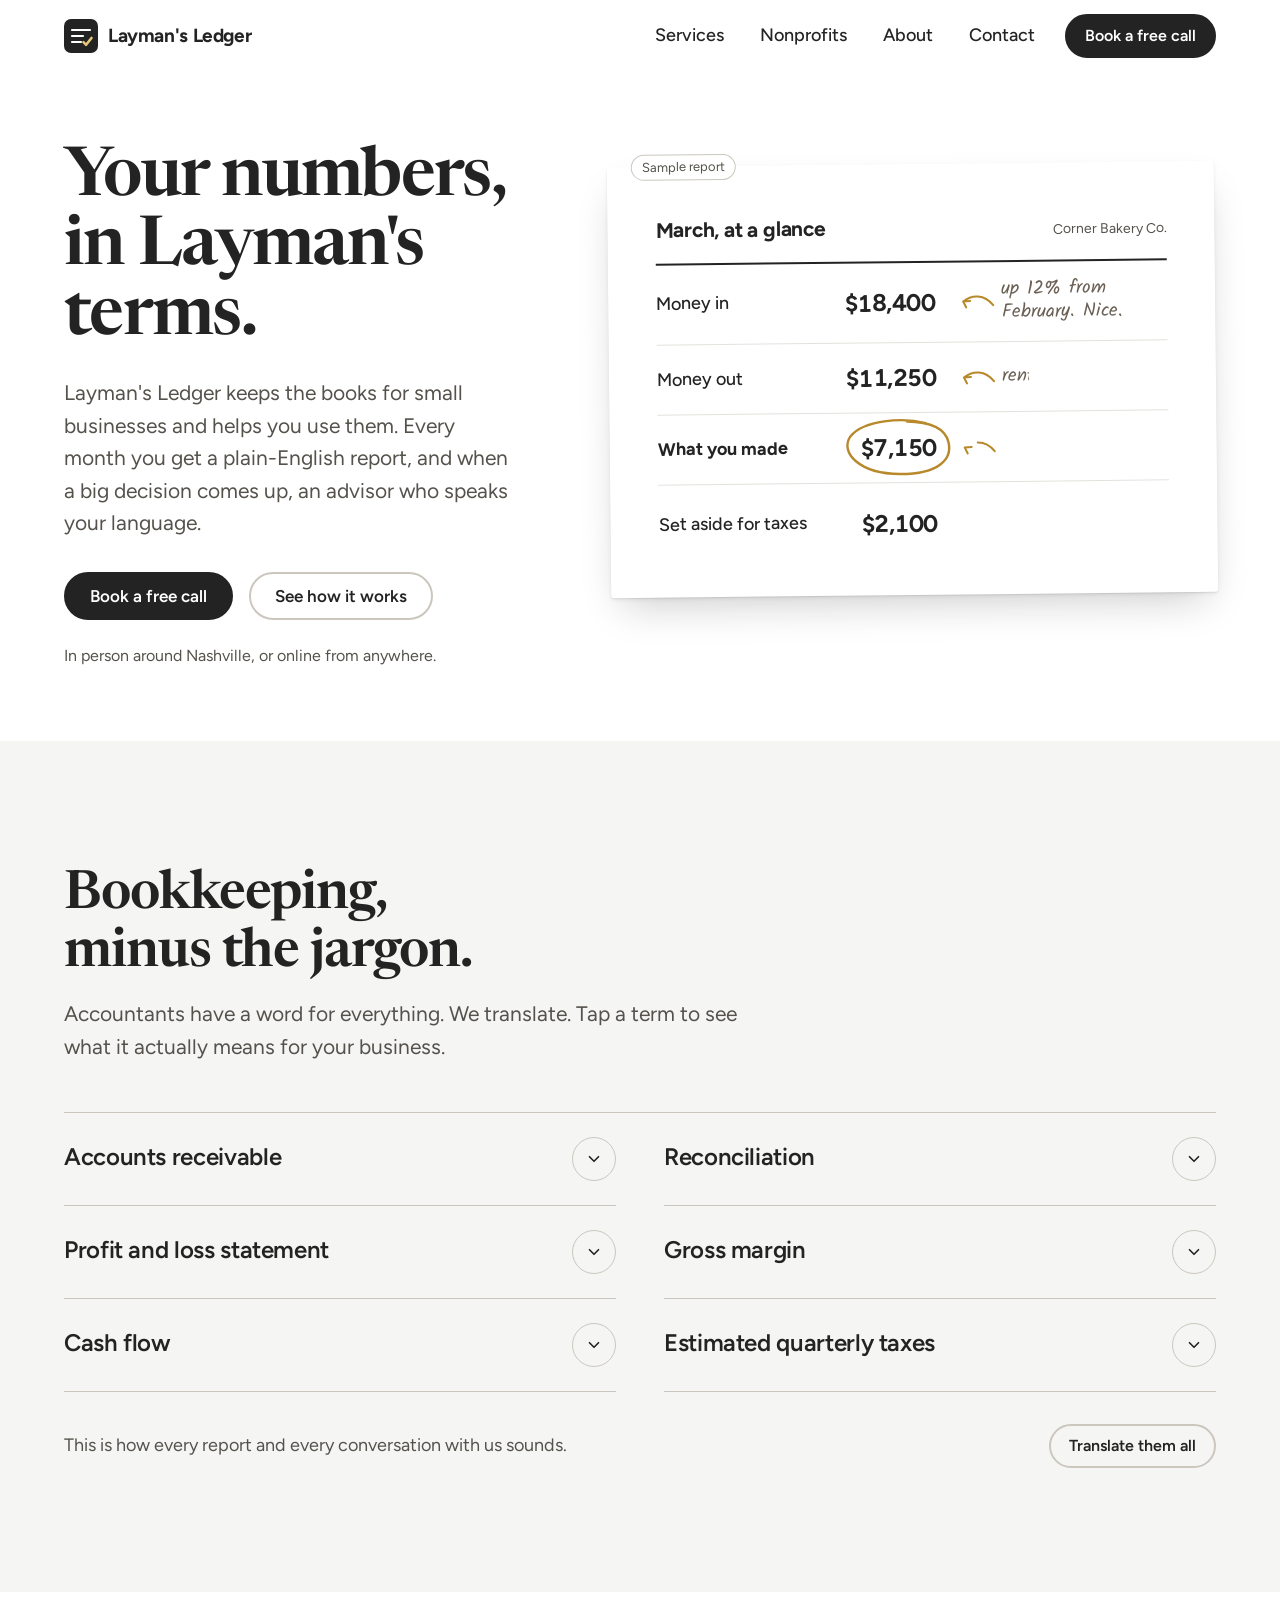
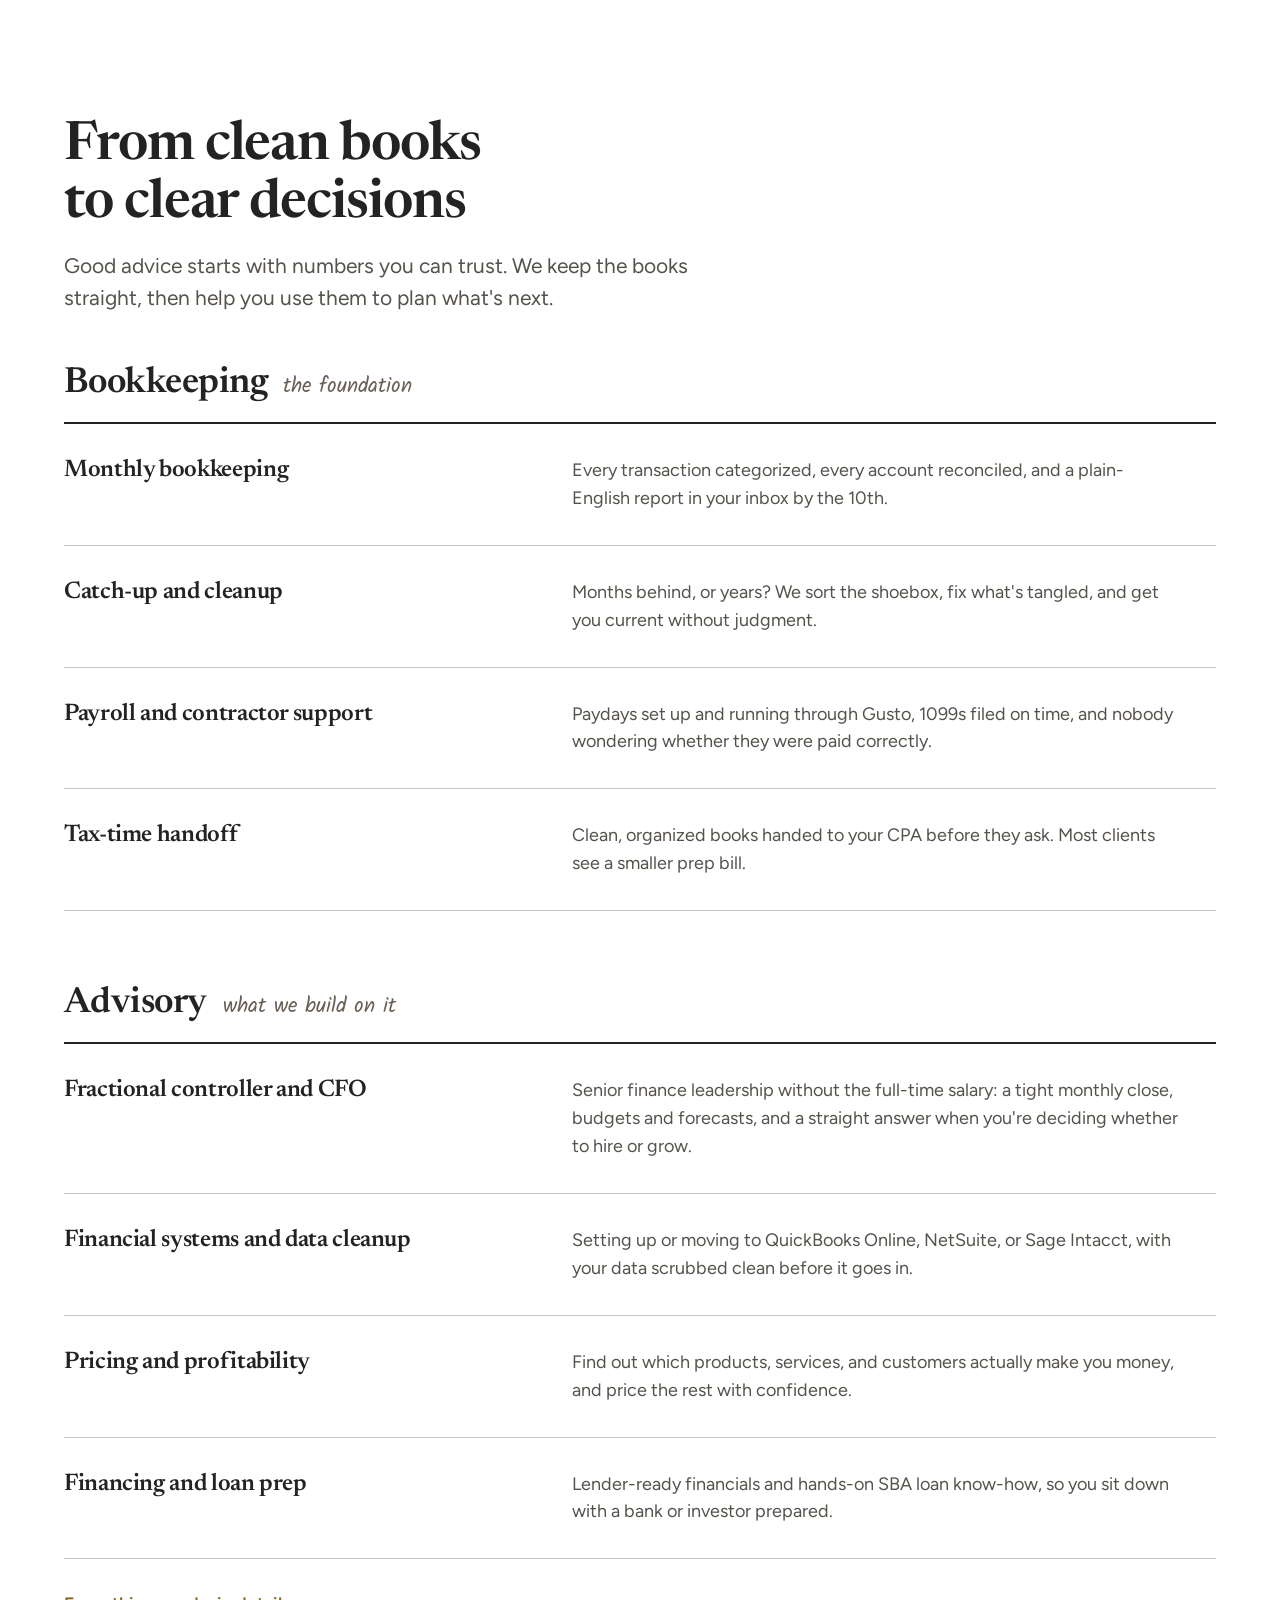
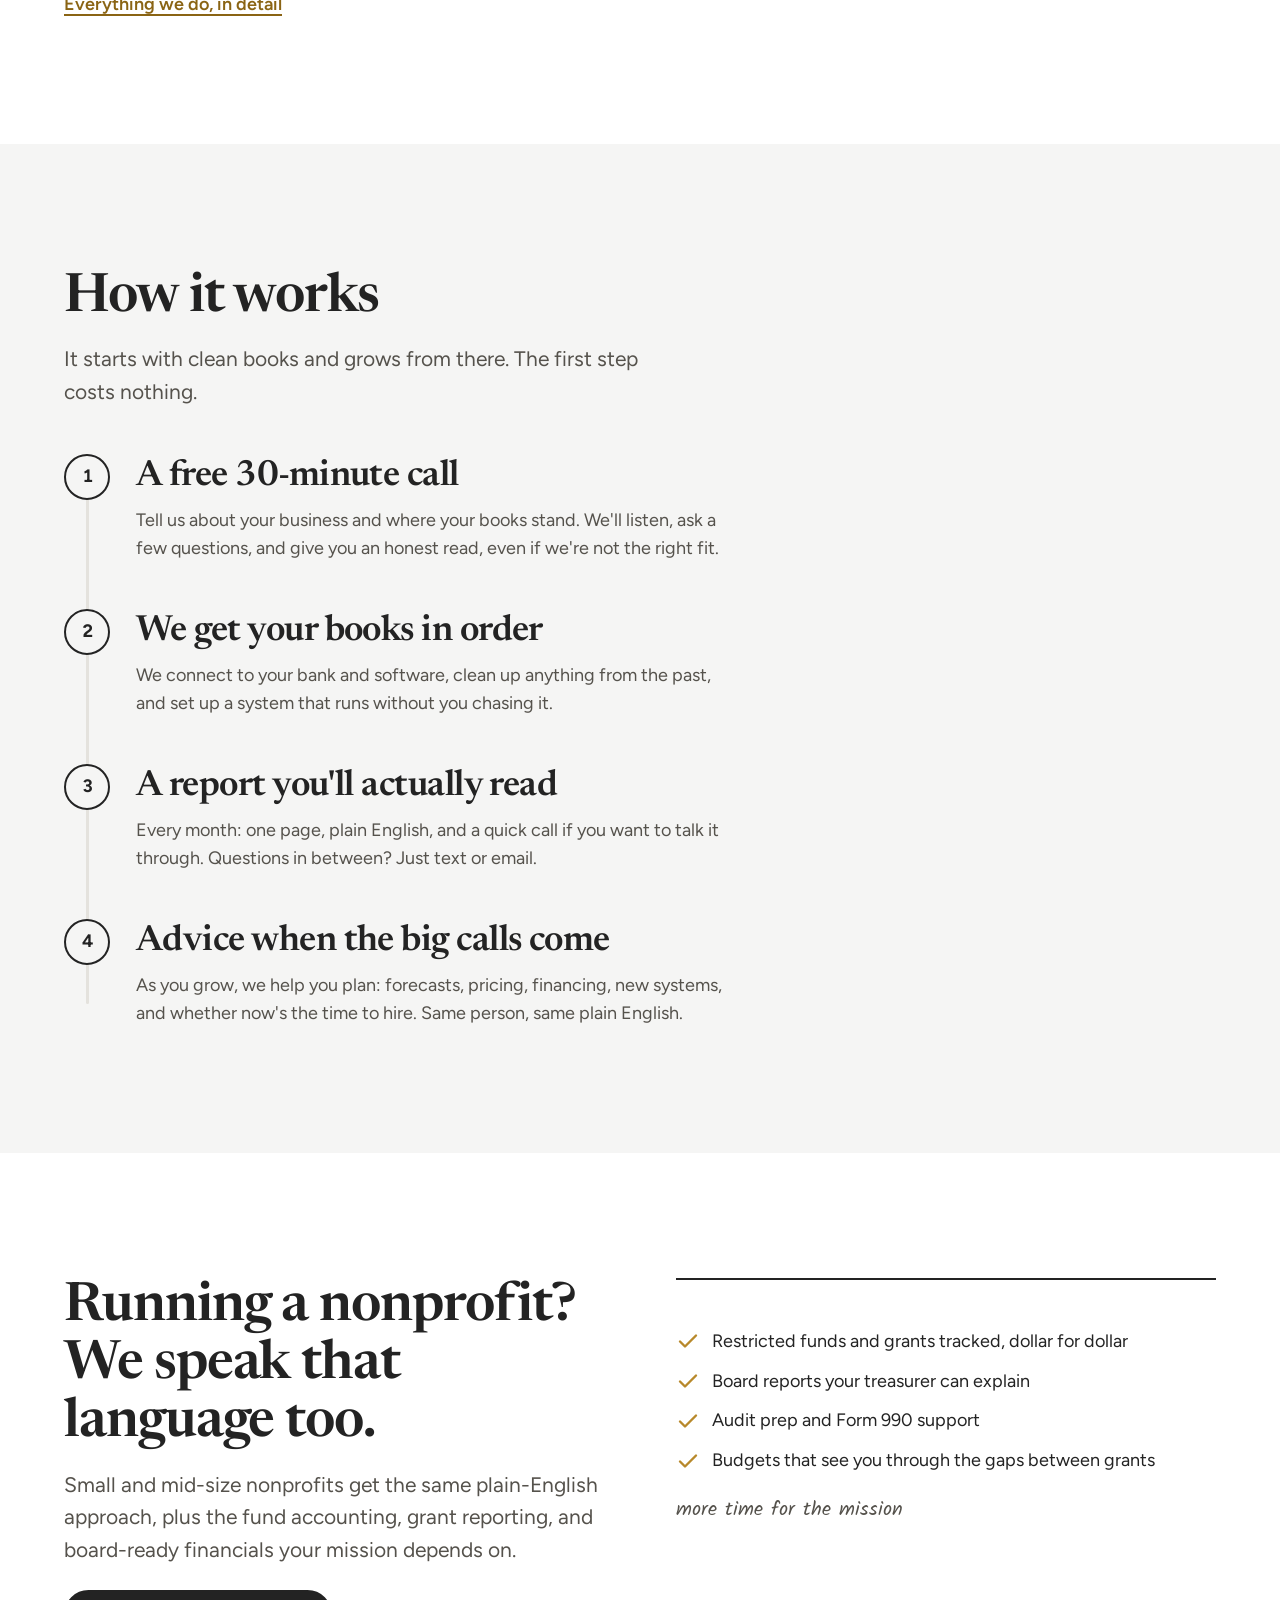
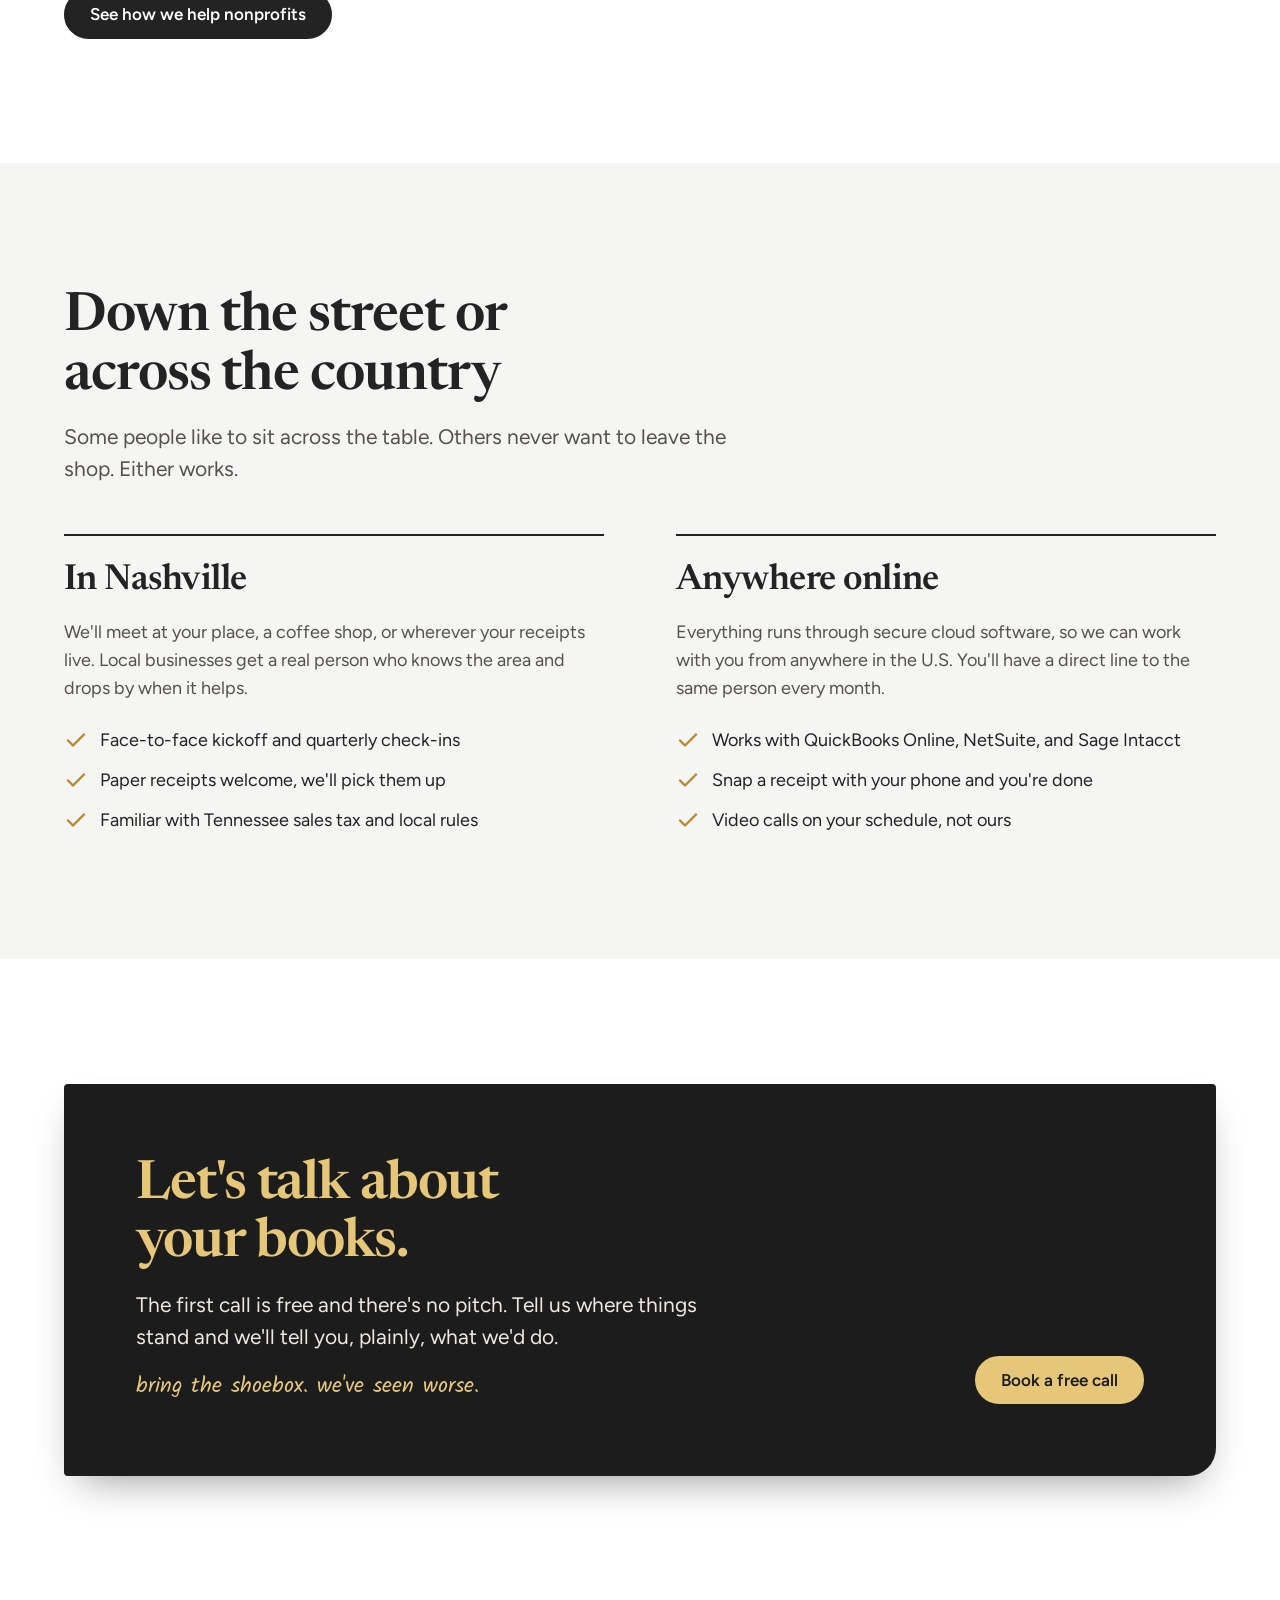
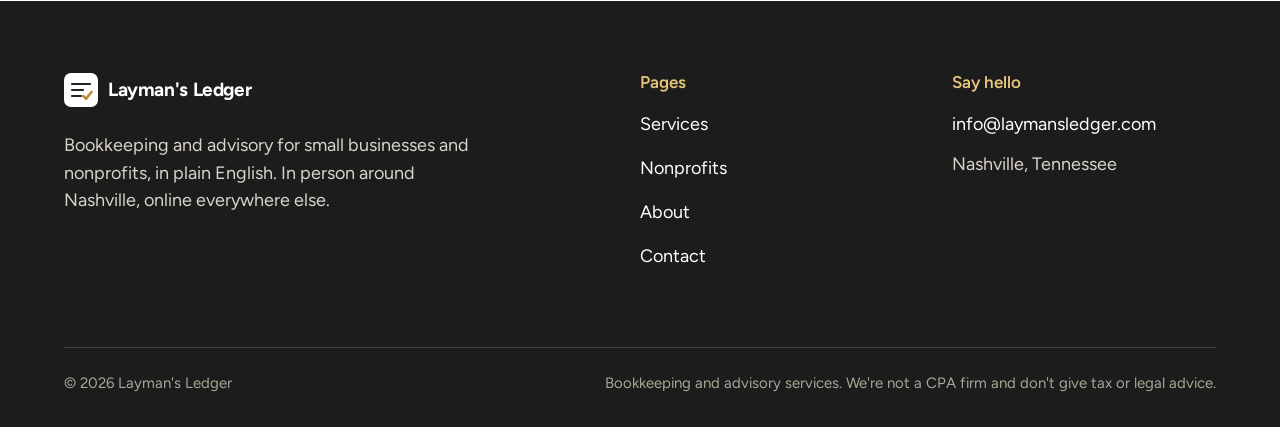
==== commit 39d5a7f8: "Change hero headline to "Your numbers, in Layman's terms." Co-Authored-By: Claude Opus 5.5 <noreply@" ====
--- a/index.html
+++ b/index.html
@@ -7,7 +7,7 @@
   <meta name="description" content="Bookkeeping and financial advisory for small businesses and nonprofits, in plain English: monthly books, fund accounting and grant reporting, fractional controller and CFO support, system implementation, and SBA financing help. Nashville and online.">
   <meta name="theme-color" content="#ffffff">
   <link rel="icon" href="assets/img/favicon.svg" type="image/svg+xml">
-  <meta property="og:title" content="Layman's Ledger | Your books, in layman's terms">
+  <meta property="og:title" content="Layman's Ledger | Your numbers, in Layman's terms">
   <meta property="og:description" content="We keep your books, tell you what they mean, and help you plan what's next, in words you'd actually use.">
   <meta property="og:type" content="website">
   <link rel="preconnect" href="https://fonts.googleapis.com">
@@ -54,8 +54,8 @@
       <div class="wrap hero-grid">
         <div class="hero-copy">
           <h1 data-hero-title>
-            <span class="line">Your books,</span>
-            <span class="line">in layman's</span>
+            <span class="line">Your numbers,</span>
+            <span class="line">in Layman's</span>
             <span class="line">terms.</span>
           </h1>
           <p class="lede" data-hero-fade>Layman's Ledger keeps the books for small businesses and helps you use them. Every month you get a plain-English report, and when a big decision comes up, an advisor who speaks your language.</p>
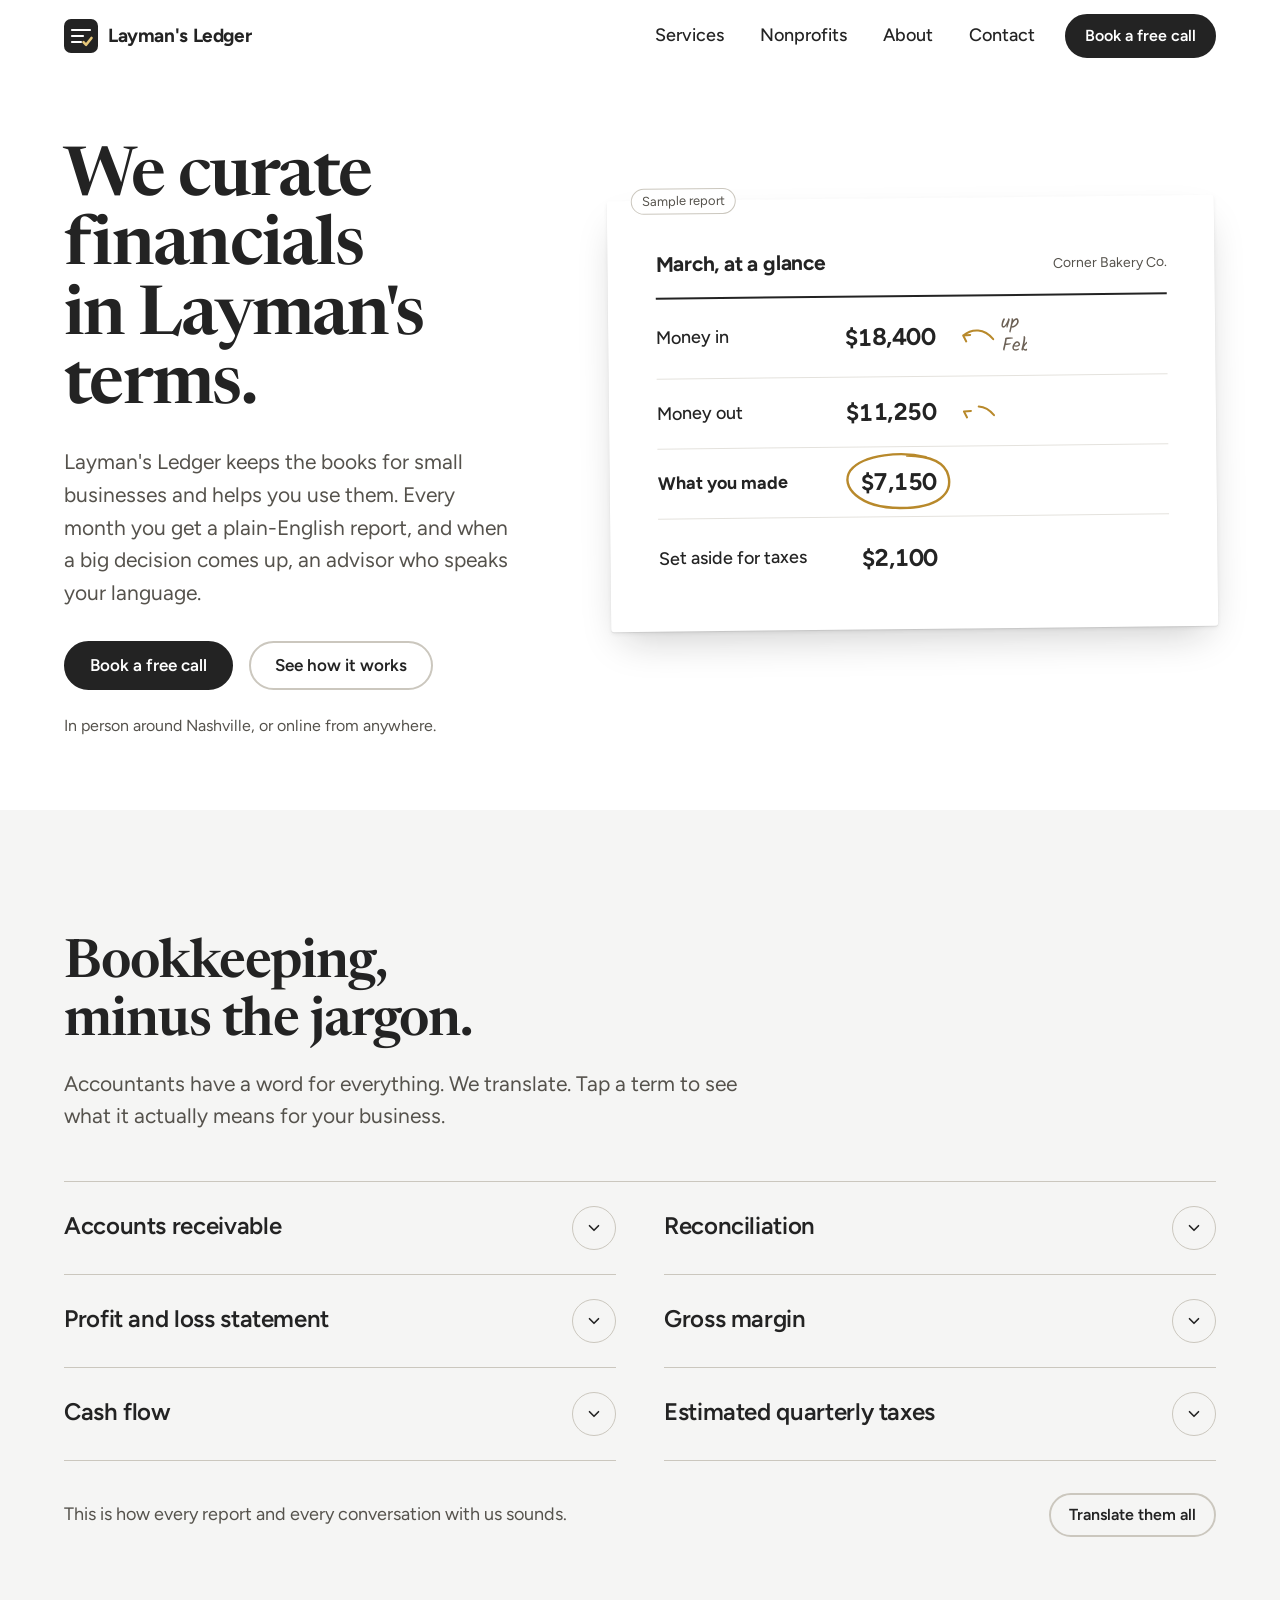
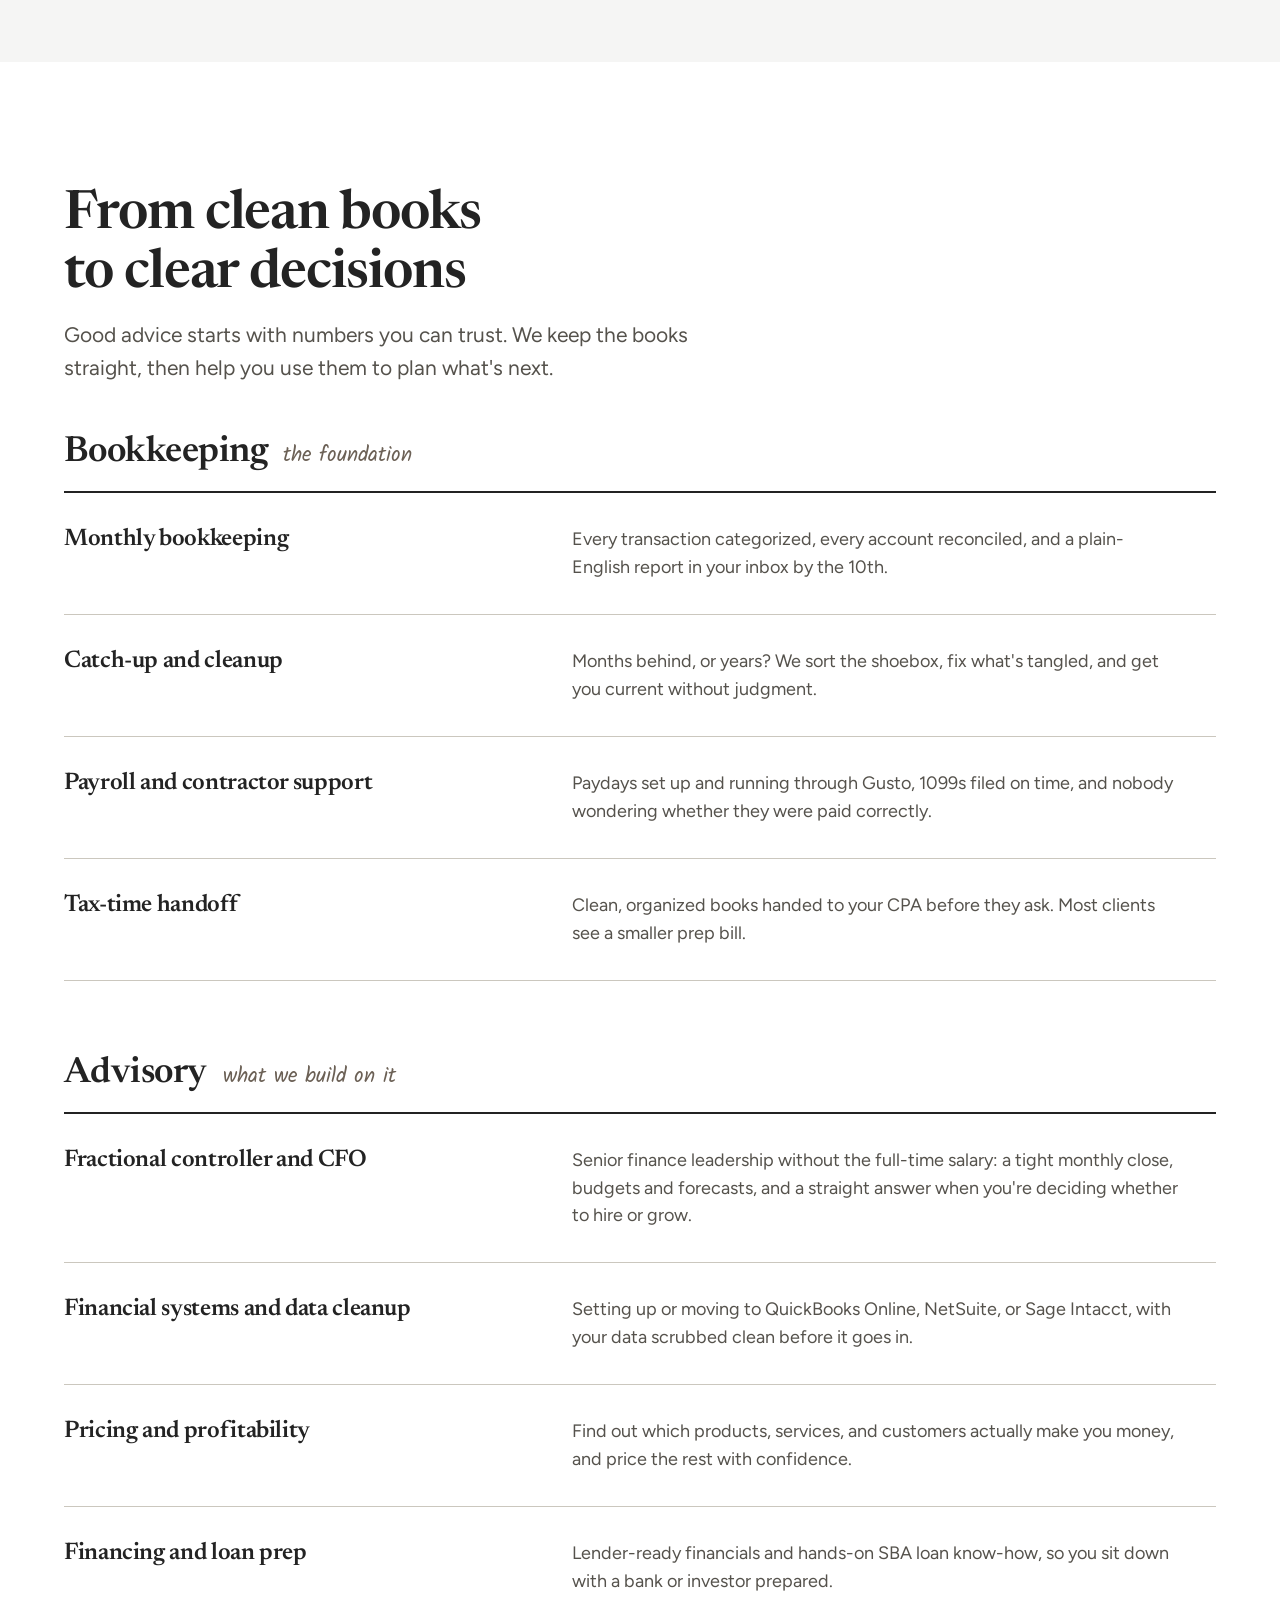
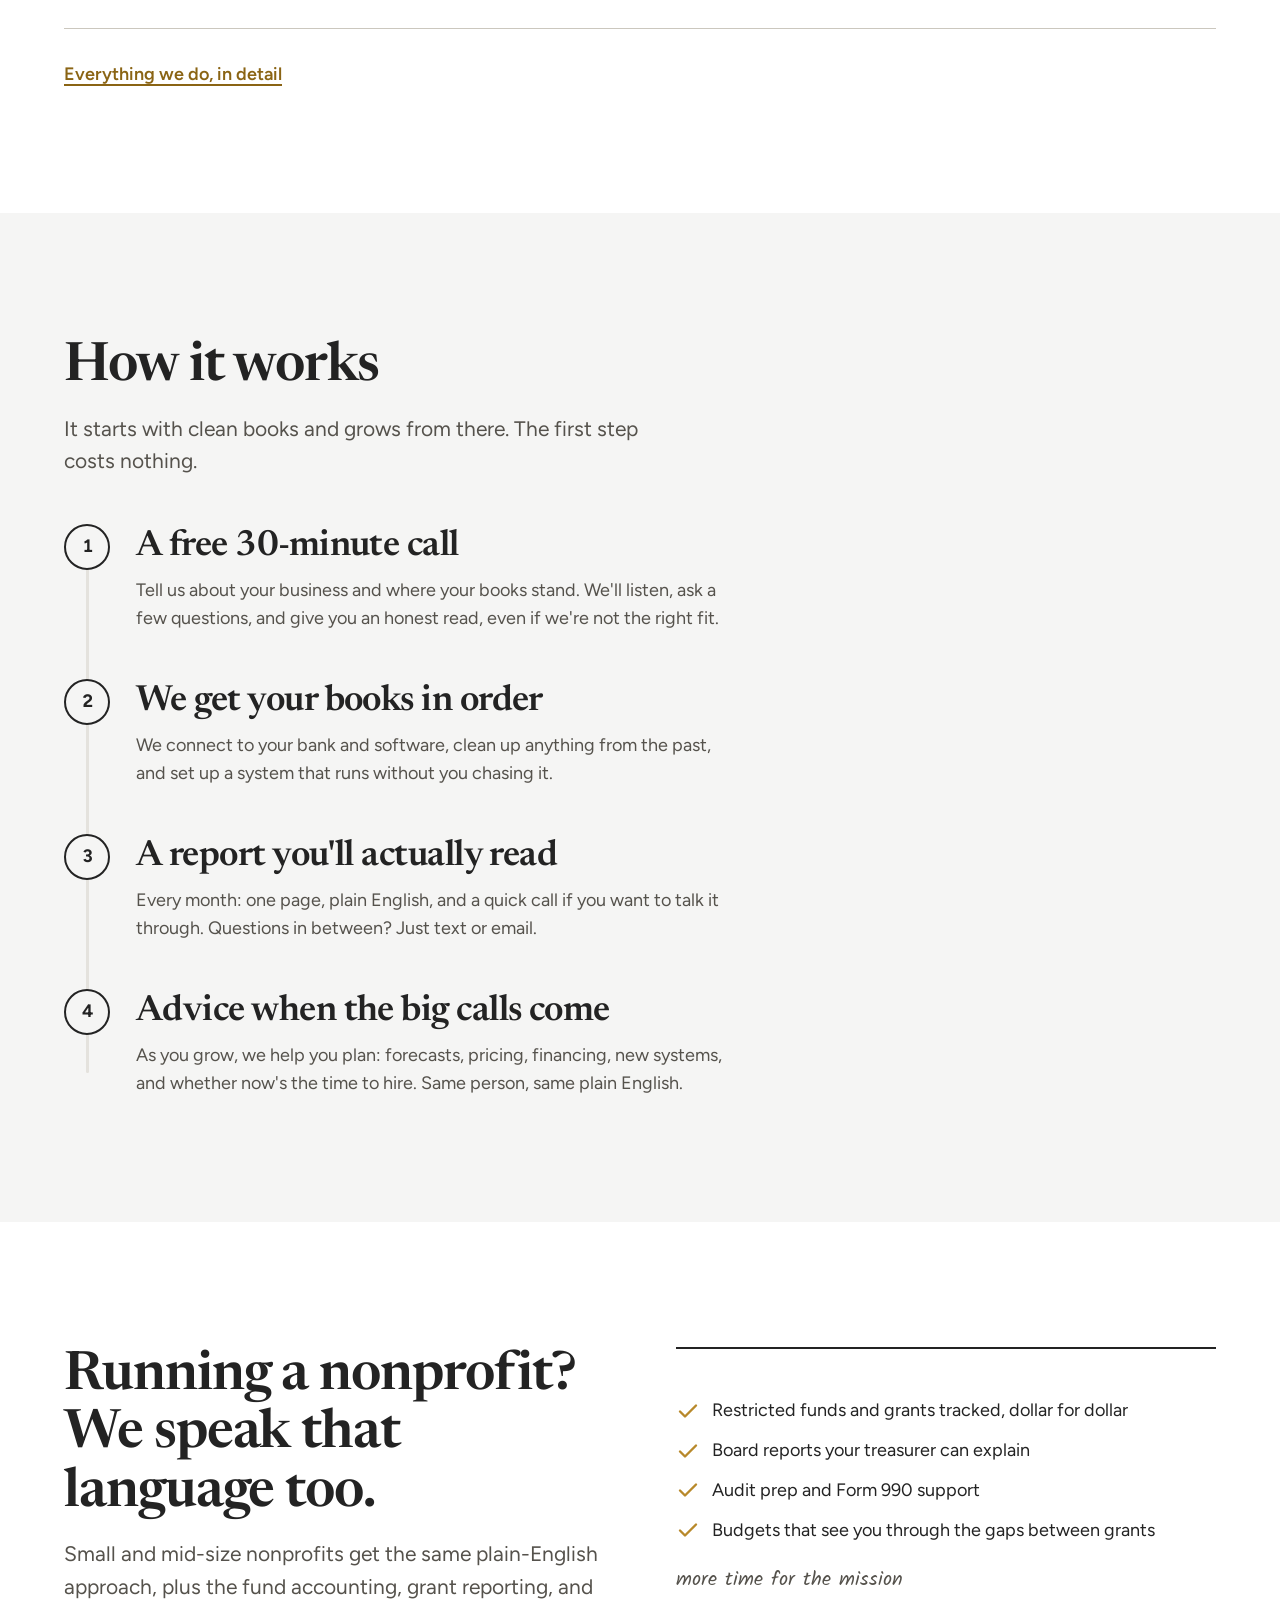
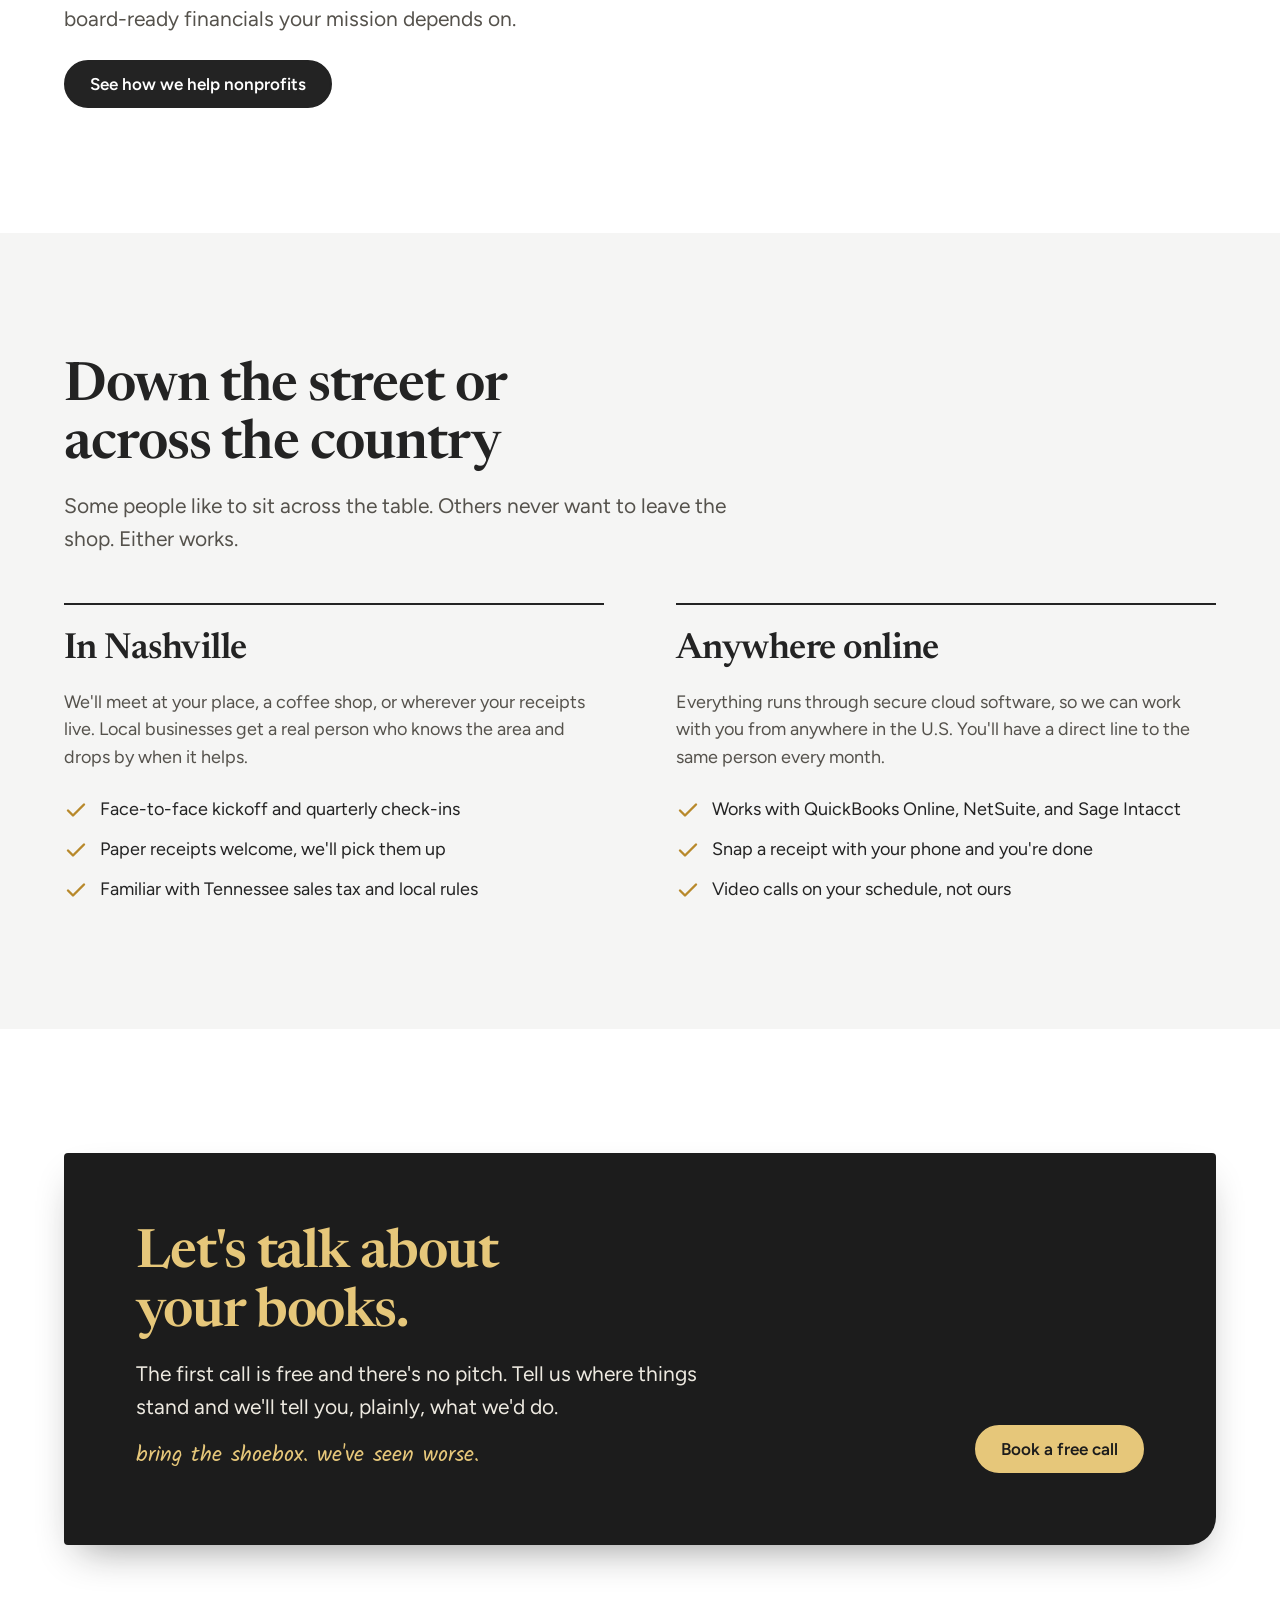
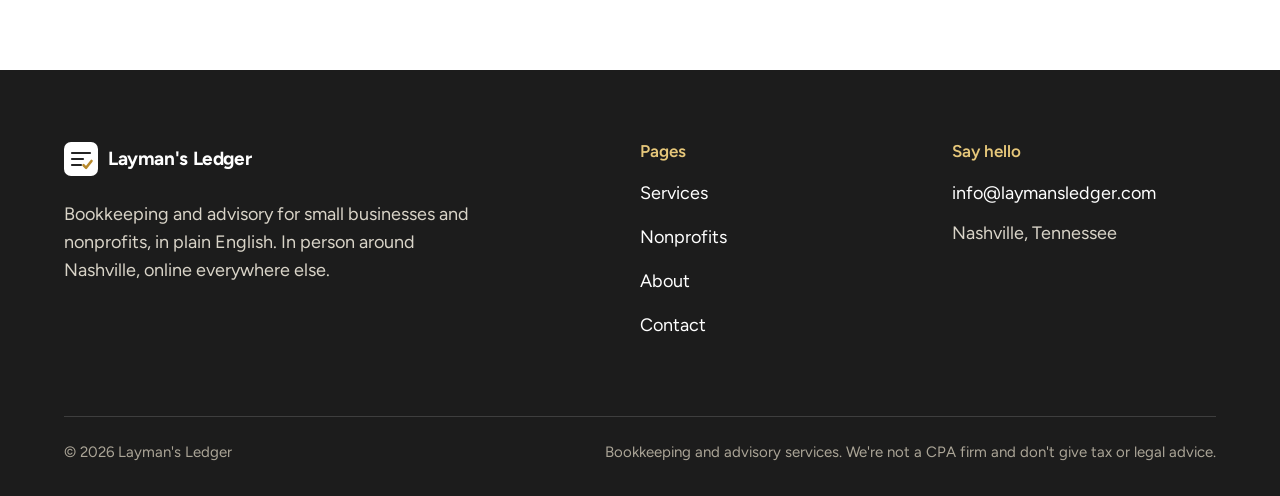
==== commit f3b1e487: "Change hero headline to "We curate financials in Layman's terms." Co-Authored-By: Claude Opus 5.5 <n" ====
--- a/index.html
+++ b/index.html
@@ -7,7 +7,7 @@
   <meta name="description" content="Bookkeeping and financial advisory for small businesses and nonprofits, in plain English: monthly books, fund accounting and grant reporting, fractional controller and CFO support, system implementation, and SBA financing help. Nashville and online.">
   <meta name="theme-color" content="#ffffff">
   <link rel="icon" href="assets/img/favicon.svg" type="image/svg+xml">
-  <meta property="og:title" content="Layman's Ledger | Your numbers, in Layman's terms">
+  <meta property="og:title" content="Layman's Ledger | We curate financials in Layman's terms">
   <meta property="og:description" content="We keep your books, tell you what they mean, and help you plan what's next, in words you'd actually use.">
   <meta property="og:type" content="website">
   <link rel="preconnect" href="https://fonts.googleapis.com">
@@ -54,7 +54,8 @@
       <div class="wrap hero-grid">
         <div class="hero-copy">
           <h1 data-hero-title>
-            <span class="line">Your numbers,</span>
+            <span class="line">We curate</span>
+            <span class="line">financials</span>
             <span class="line">in Layman's</span>
             <span class="line">terms.</span>
           </h1>
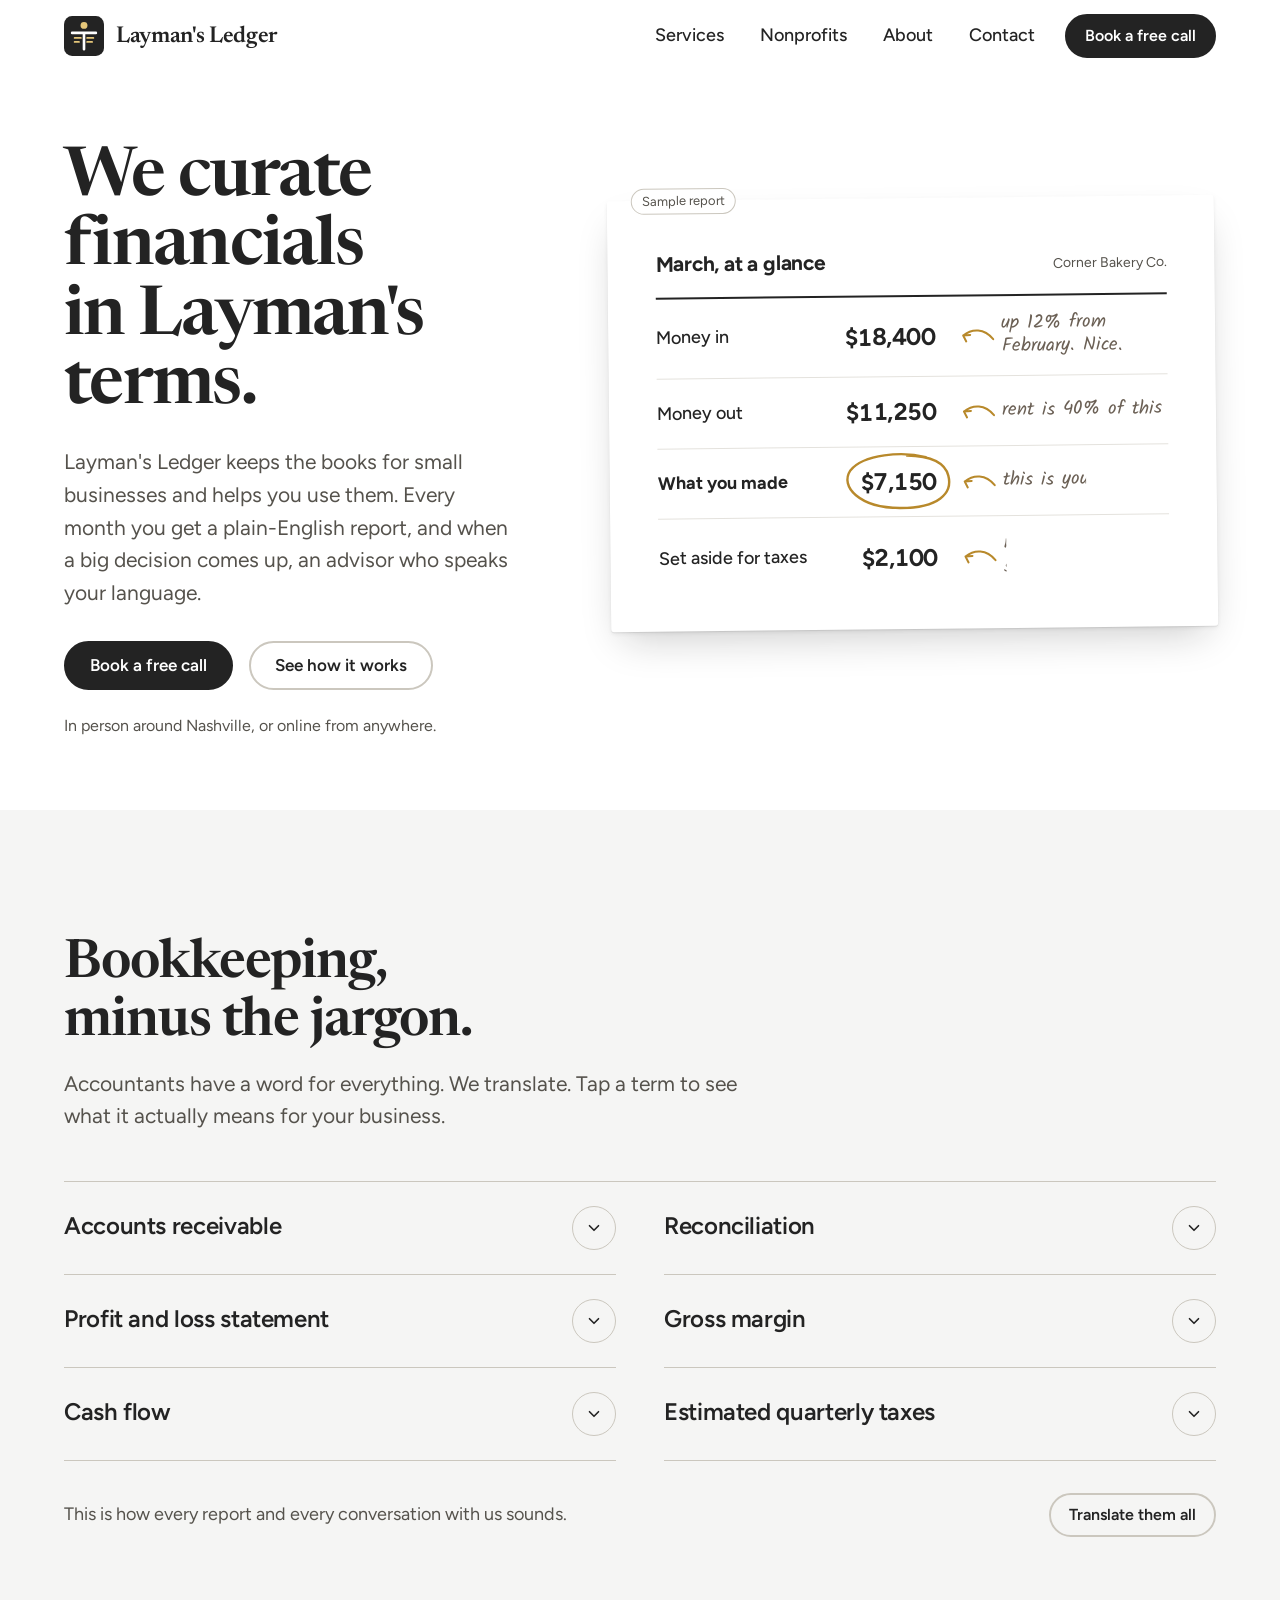
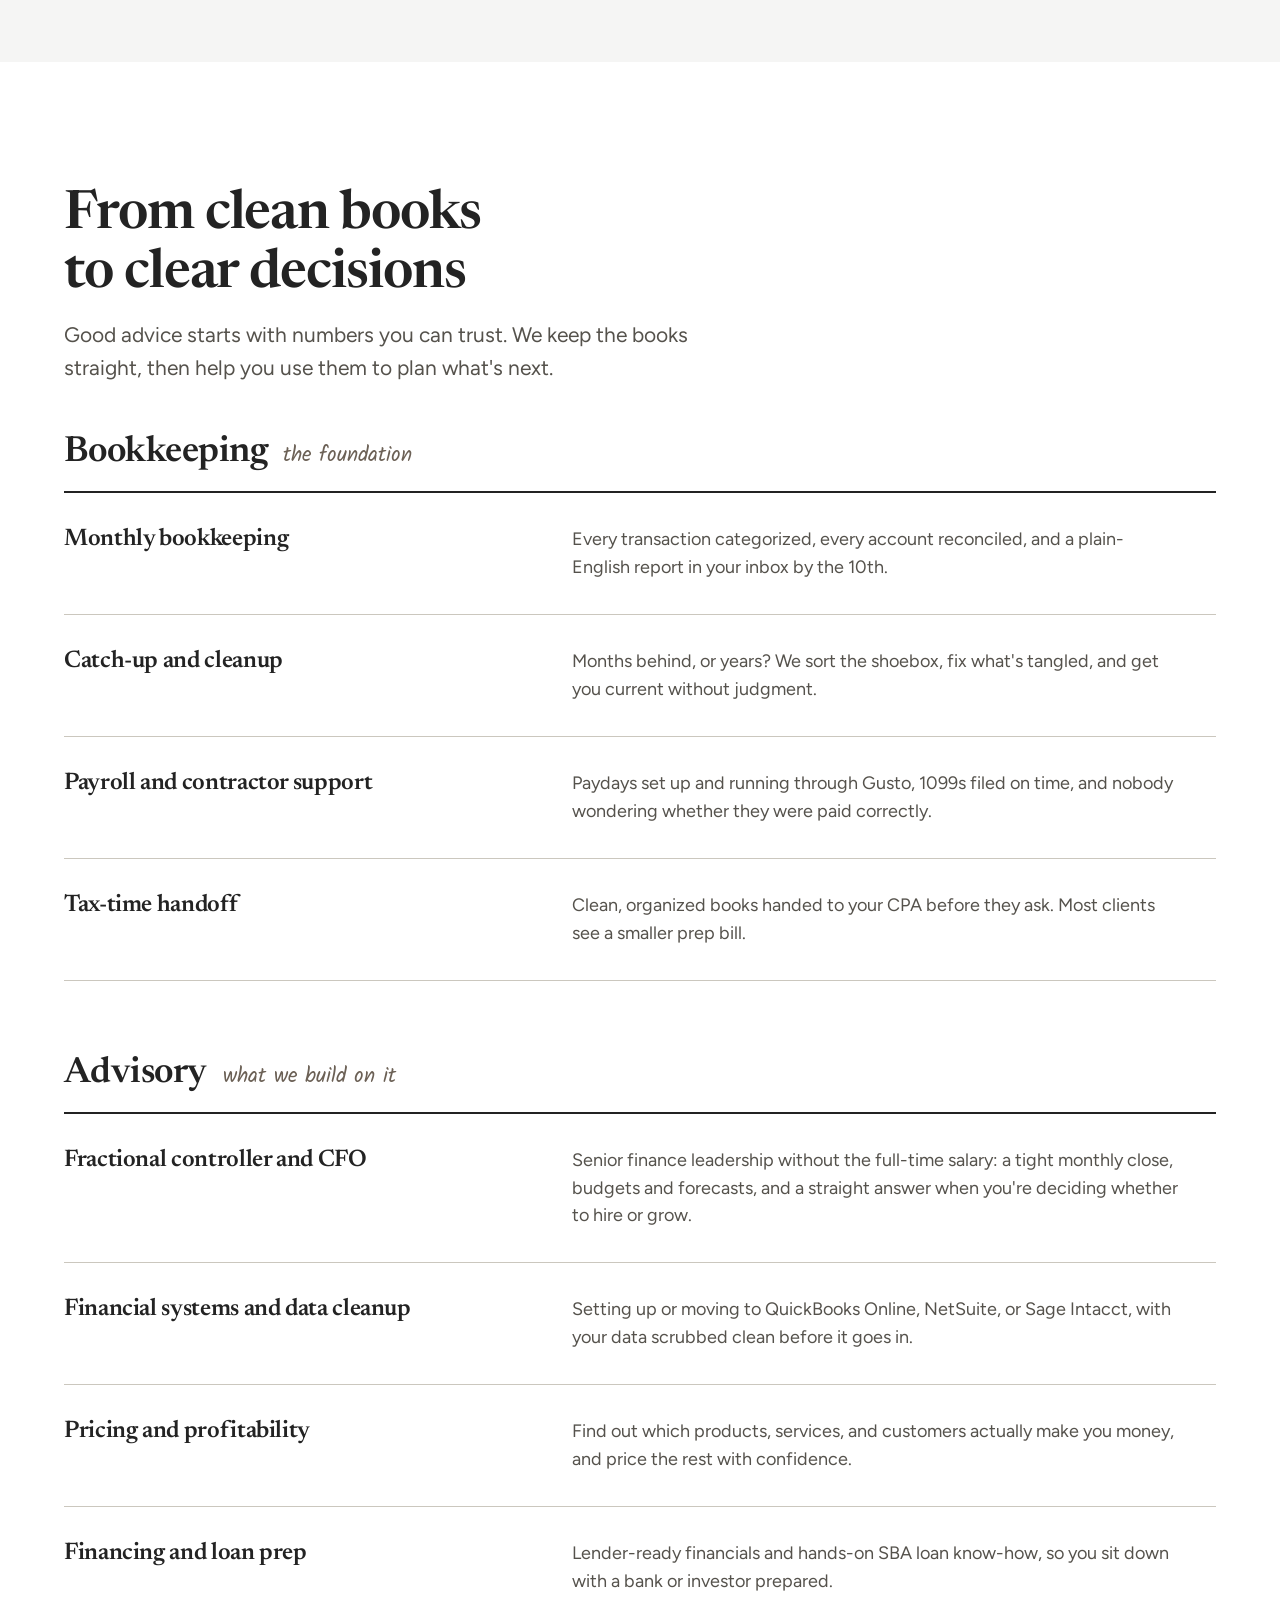
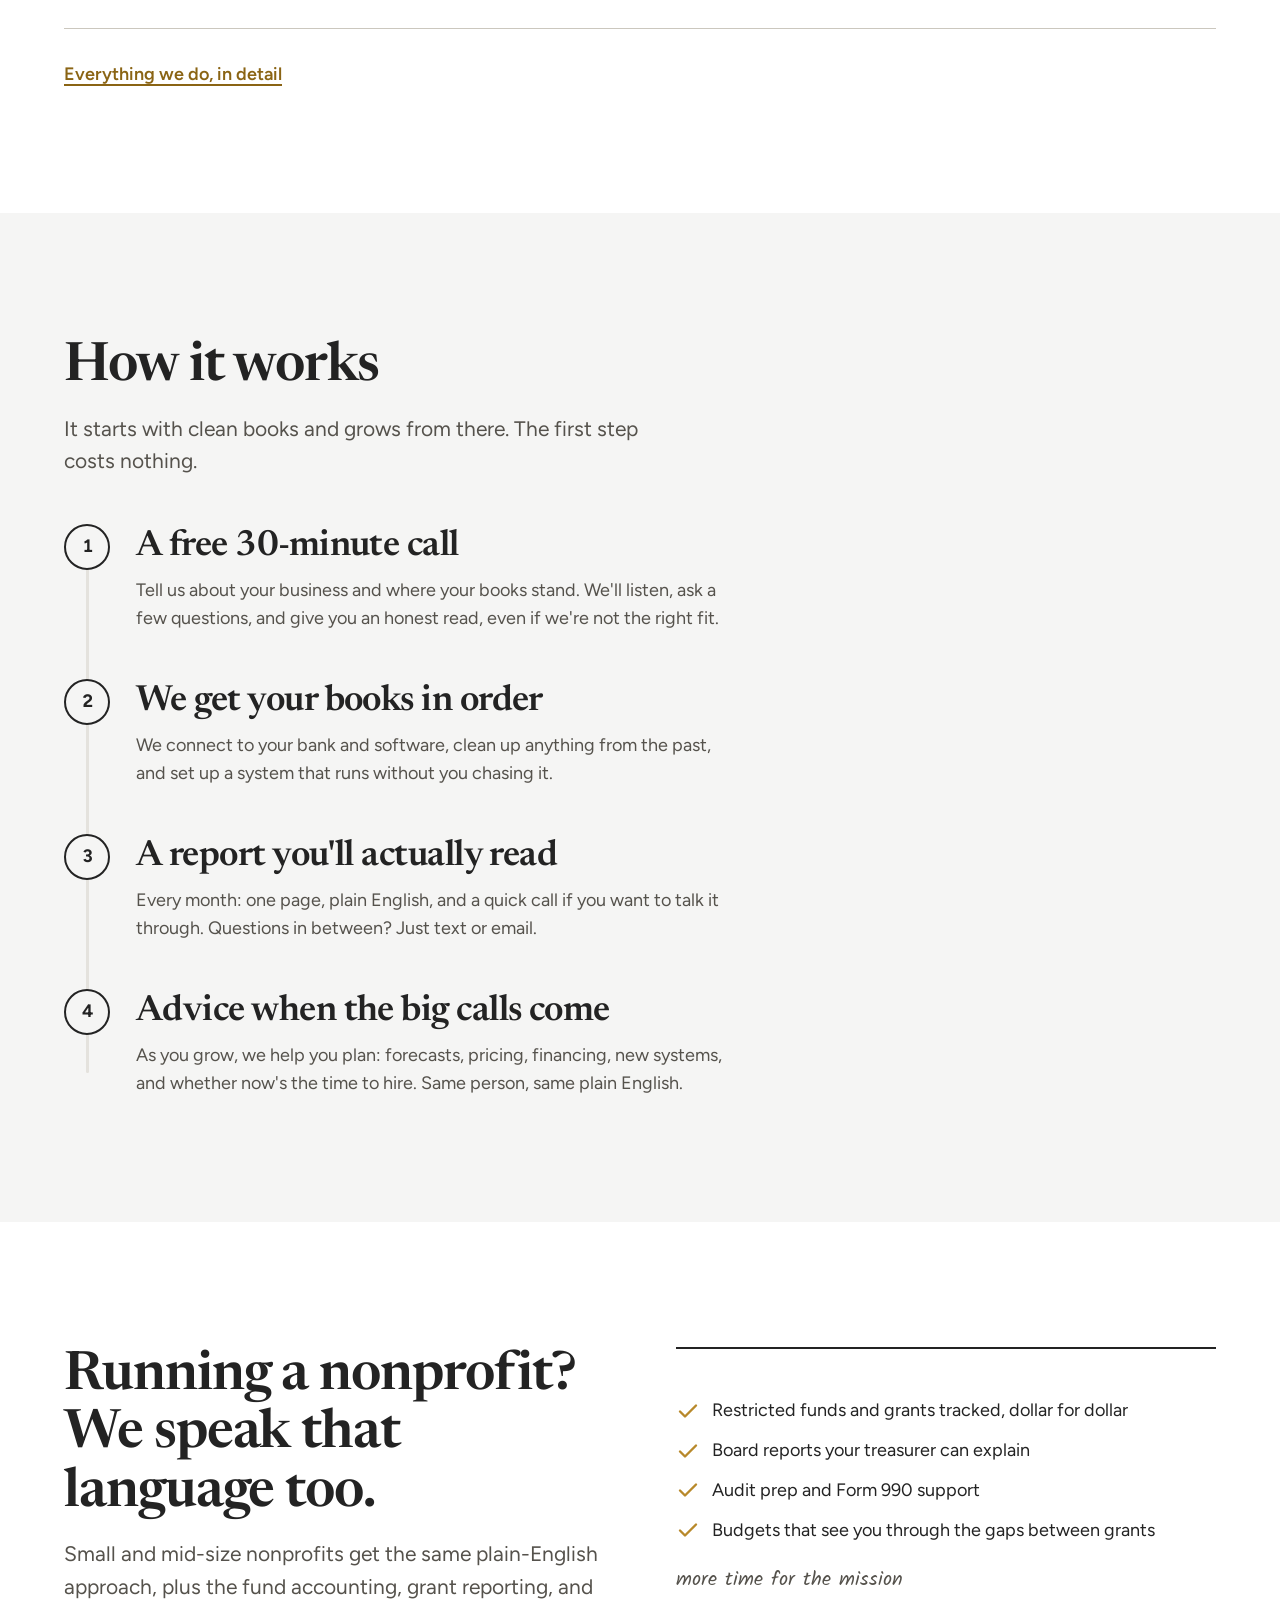
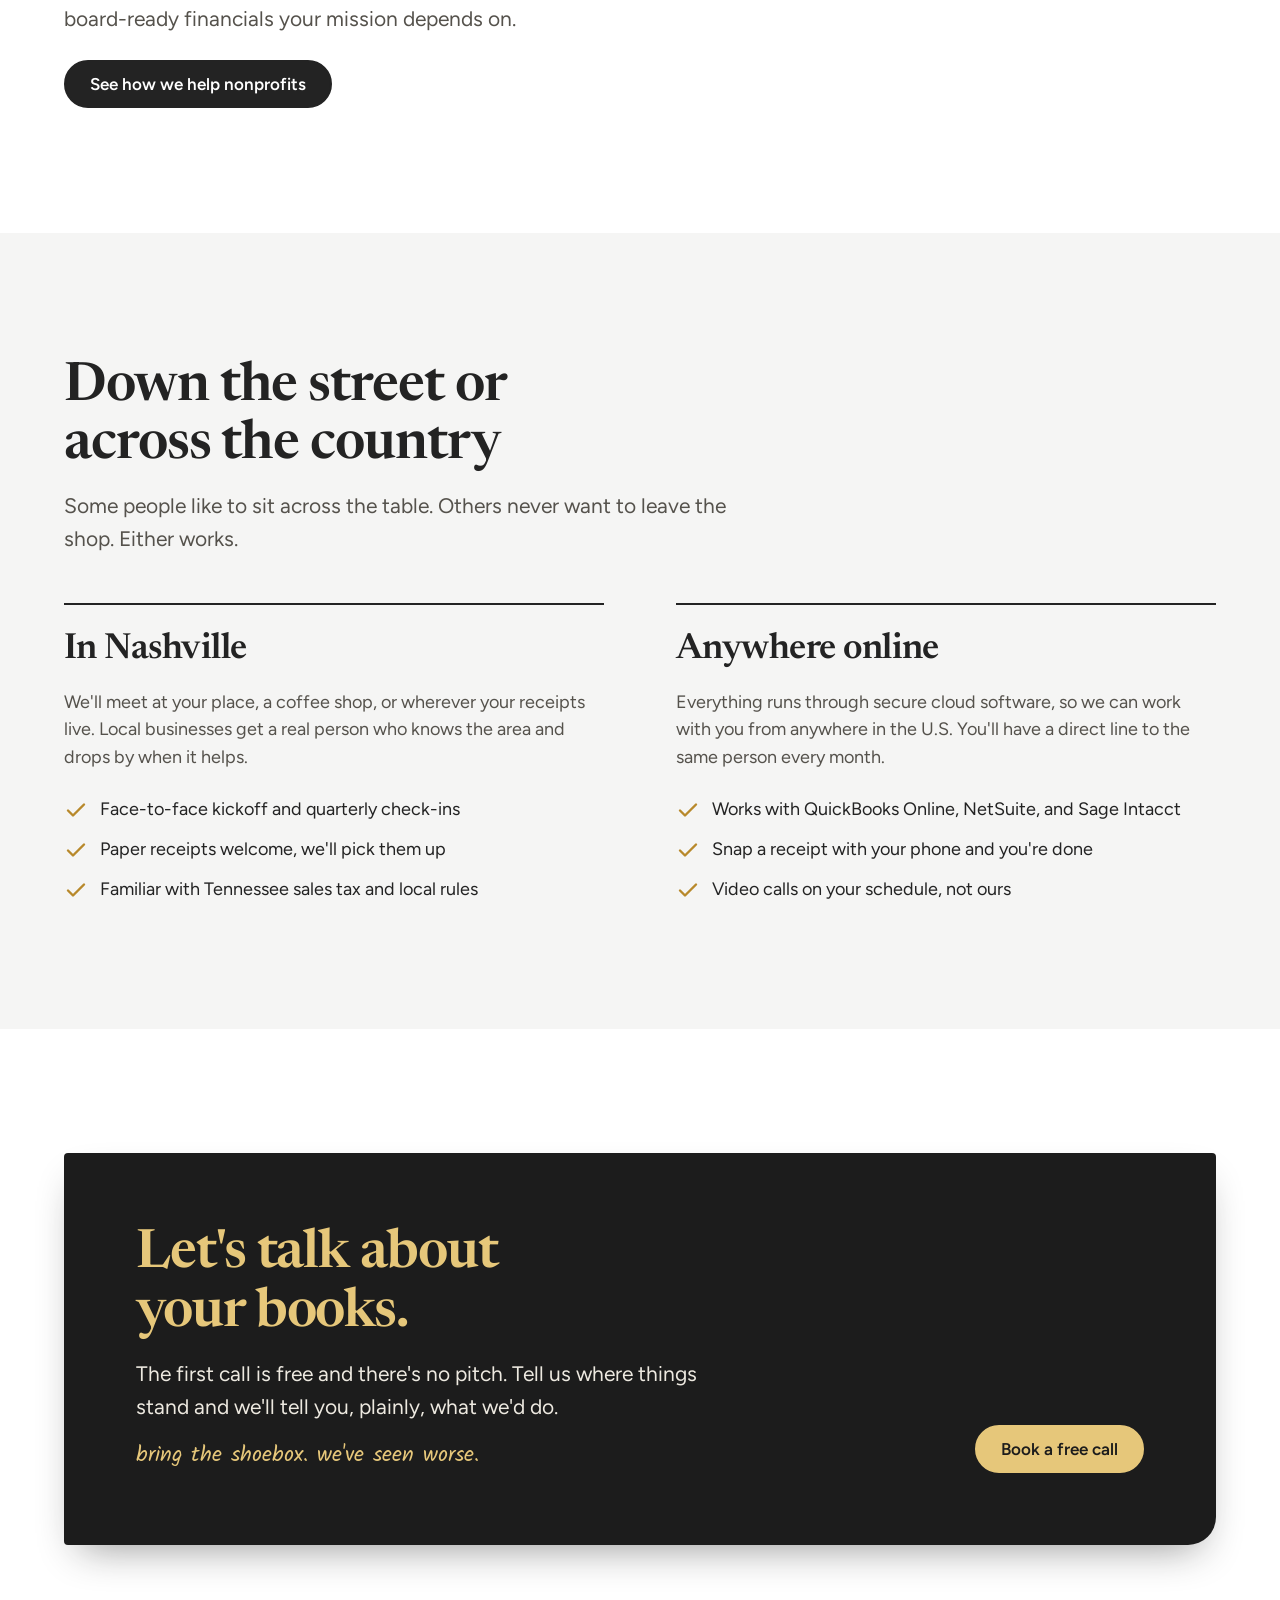
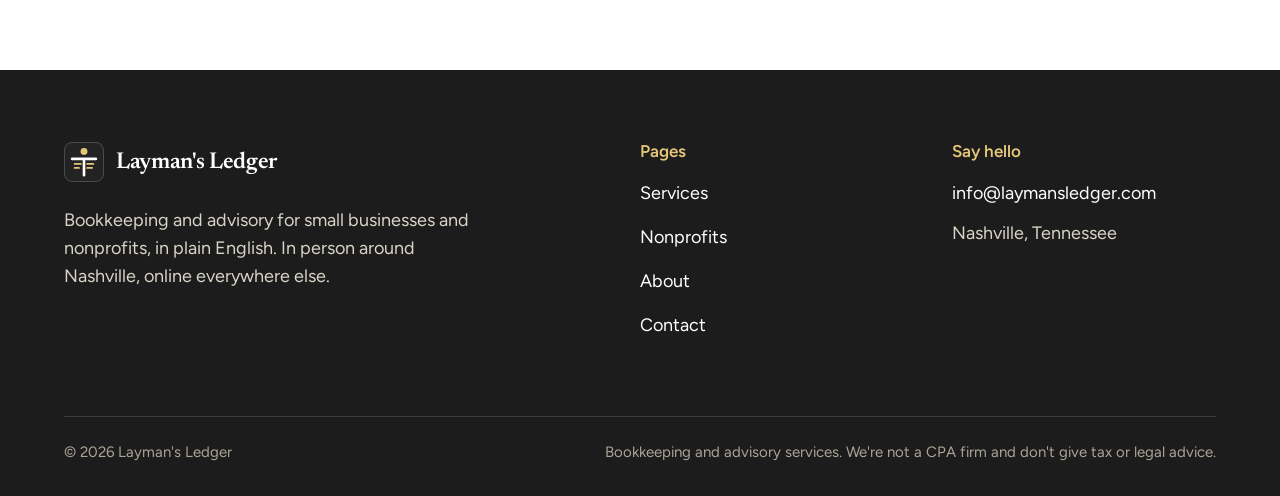
==== commit ba3f0bfc: "Adopt the layman logo: T-account figure in a black box New mark (gold head, white T, gold entries on" ====
--- a/index.html
+++ b/index.html
@@ -34,7 +34,7 @@
   <header class="site-header">
     <nav class="nav wrap" aria-label="Main">
       <a class="brand" href="index.html" aria-label="Layman's Ledger home">
-        <svg viewBox="0 0 34 34" aria-hidden="true"><rect width="34" height="34" rx="7" fill="#232323"/><path d="M8 11h18M8 17h11M8 23h9" stroke="#fff" stroke-width="2.2" stroke-linecap="round"/><path d="M19.5 23.2l2.6 2.6 5.4-6.8" fill="none" stroke="#E6C77A" stroke-width="2.6" stroke-linecap="round" stroke-linejoin="round"/></svg>
+        <svg viewBox="0 0 64 64" aria-hidden="true"><rect width="64" height="64" rx="13" fill="#232323"/><circle cx="32" cy="15" r="5.5" fill="#E6C77A"/><path d="M13 27h38M32 27v26" stroke="#fff" stroke-width="4.2" stroke-linecap="round"/><path d="M17 35h10M17 41.5h7M37 35h10M37 41.5h8" stroke="#E6C77A" stroke-width="2.8" stroke-linecap="round"/></svg>
         Layman's Ledger
       </a>
       <button class="menu-toggle" type="button" aria-expanded="false" aria-controls="nav-links"><span></span><span class="visually-hidden">Menu</span></button>
@@ -359,7 +359,7 @@
       <div class="footer-grid">
         <div>
           <a class="brand" href="index.html">
-            <svg viewBox="0 0 34 34" aria-hidden="true"><rect width="34" height="34" rx="7" fill="#fff"/><path d="M8 11h18M8 17h11M8 23h9" stroke="#232323" stroke-width="2.2" stroke-linecap="round"/><path d="M19.5 23.2l2.6 2.6 5.4-6.8" fill="none" stroke="#B8892B" stroke-width="2.6" stroke-linecap="round" stroke-linejoin="round"/></svg>
+            <svg viewBox="0 0 64 64" aria-hidden="true"><rect x=".75" y=".75" width="62.5" height="62.5" rx="12.5" fill="#232323" stroke="#fff" stroke-opacity=".22" stroke-width="1.5"/><circle cx="32" cy="15" r="5.5" fill="#E6C77A"/><path d="M13 27h38M32 27v26" stroke="#fff" stroke-width="4.2" stroke-linecap="round"/><path d="M17 35h10M17 41.5h7M37 35h10M37 41.5h8" stroke="#E6C77A" stroke-width="2.8" stroke-linecap="round"/></svg>
             Layman's Ledger
           </a>
           <p>Bookkeeping and advisory for small businesses and nonprofits, in plain English. In person around Nashville, online everywhere else.</p>
--- a/assets/css/styles.css
+++ b/assets/css/styles.css
@@ -230,18 +230,22 @@
   min-height: 4.5rem;
 }
 
+/* Logo: the layman (a T-account figure) in a black box, name set in the heading serif */
 .brand {
   display: inline-flex;
   align-items: center;
-  gap: 0.625rem;
+  gap: 0.75rem;
   color: var(--ink);
-  font-weight: 700;
-  font-size: 1.1875rem;
-  letter-spacing: -0.02em;
+  font-family: var(--font-serif);
+  font-optical-sizing: auto;
+  font-weight: 600;
+  font-size: 1.4375rem;
+  letter-spacing: -0.015em;
+  line-height: 1;
   text-decoration: none;
 }
 .brand:hover { color: var(--ink); }
-.brand svg { width: 2.125rem; height: 2.125rem; flex: none; }
+.brand svg { width: 2.5rem; height: 2.5rem; flex: none; }
 
 .nav-links {
   display: flex;
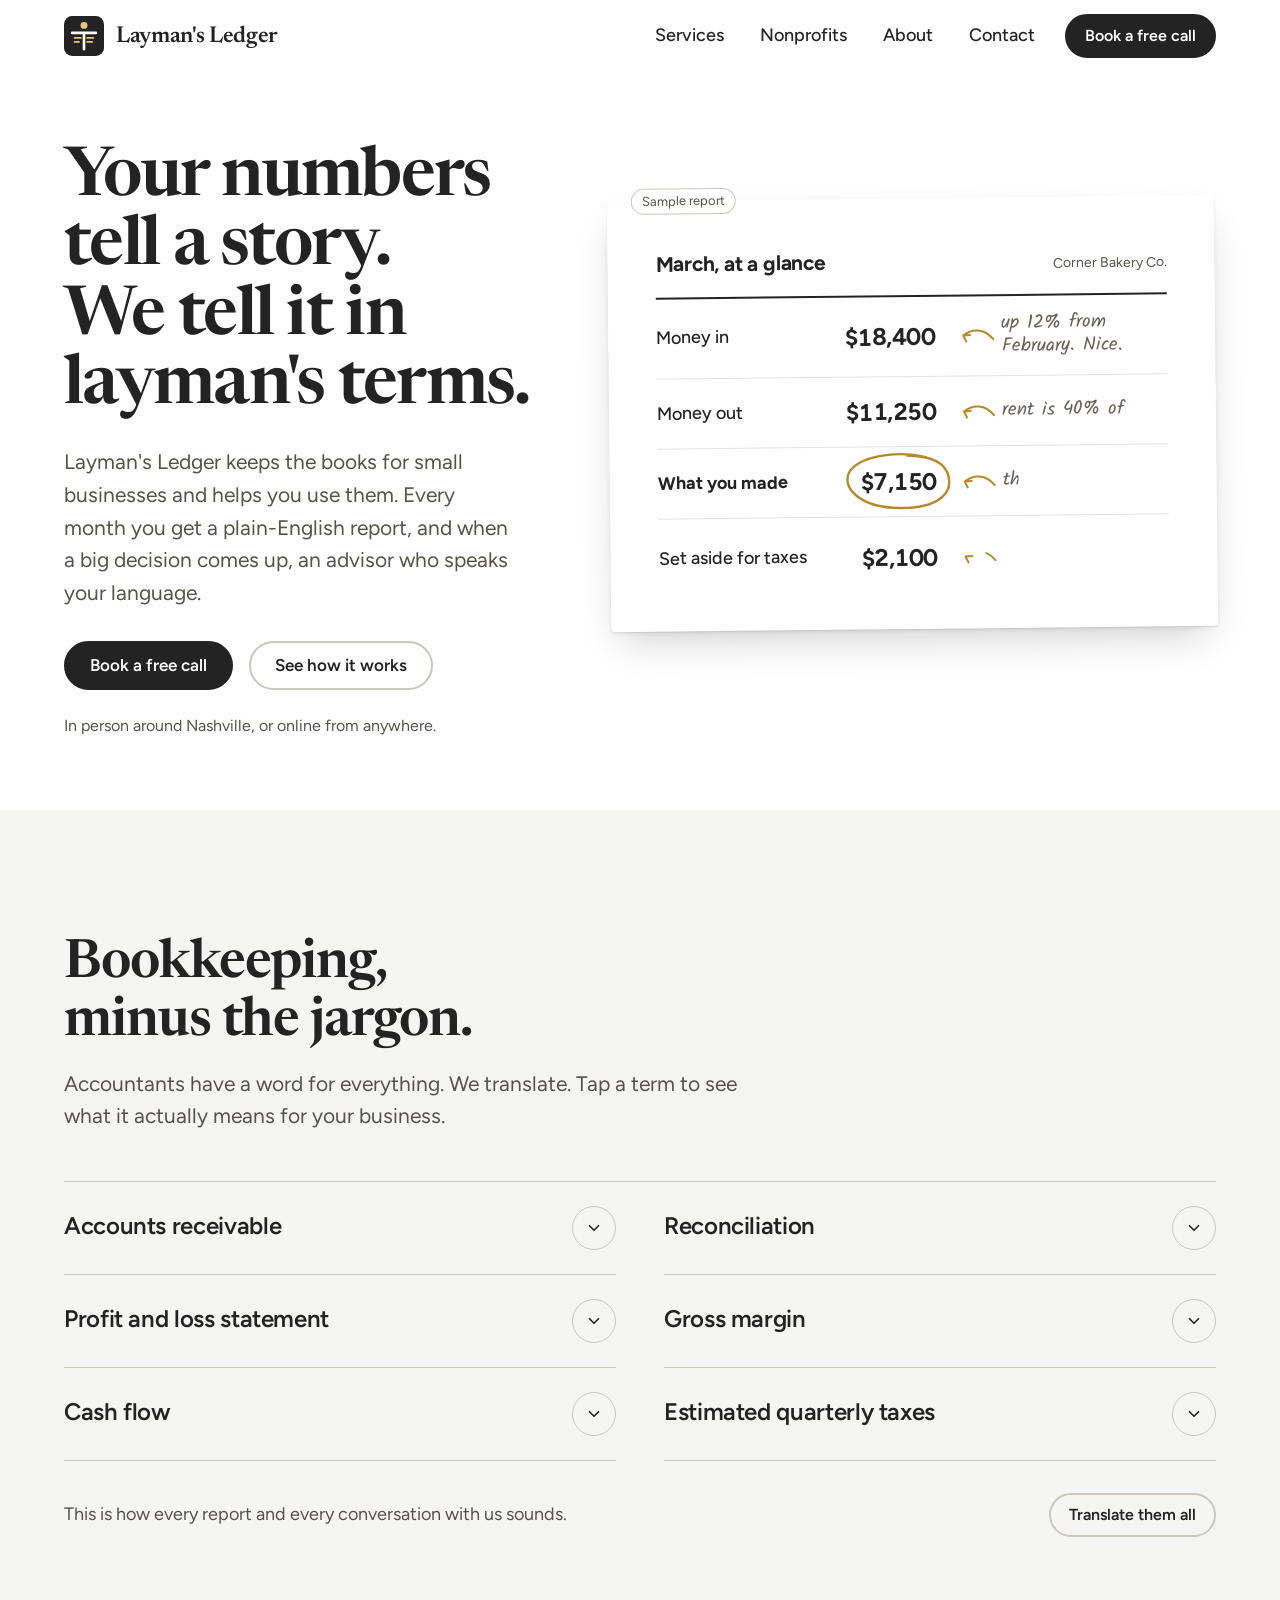
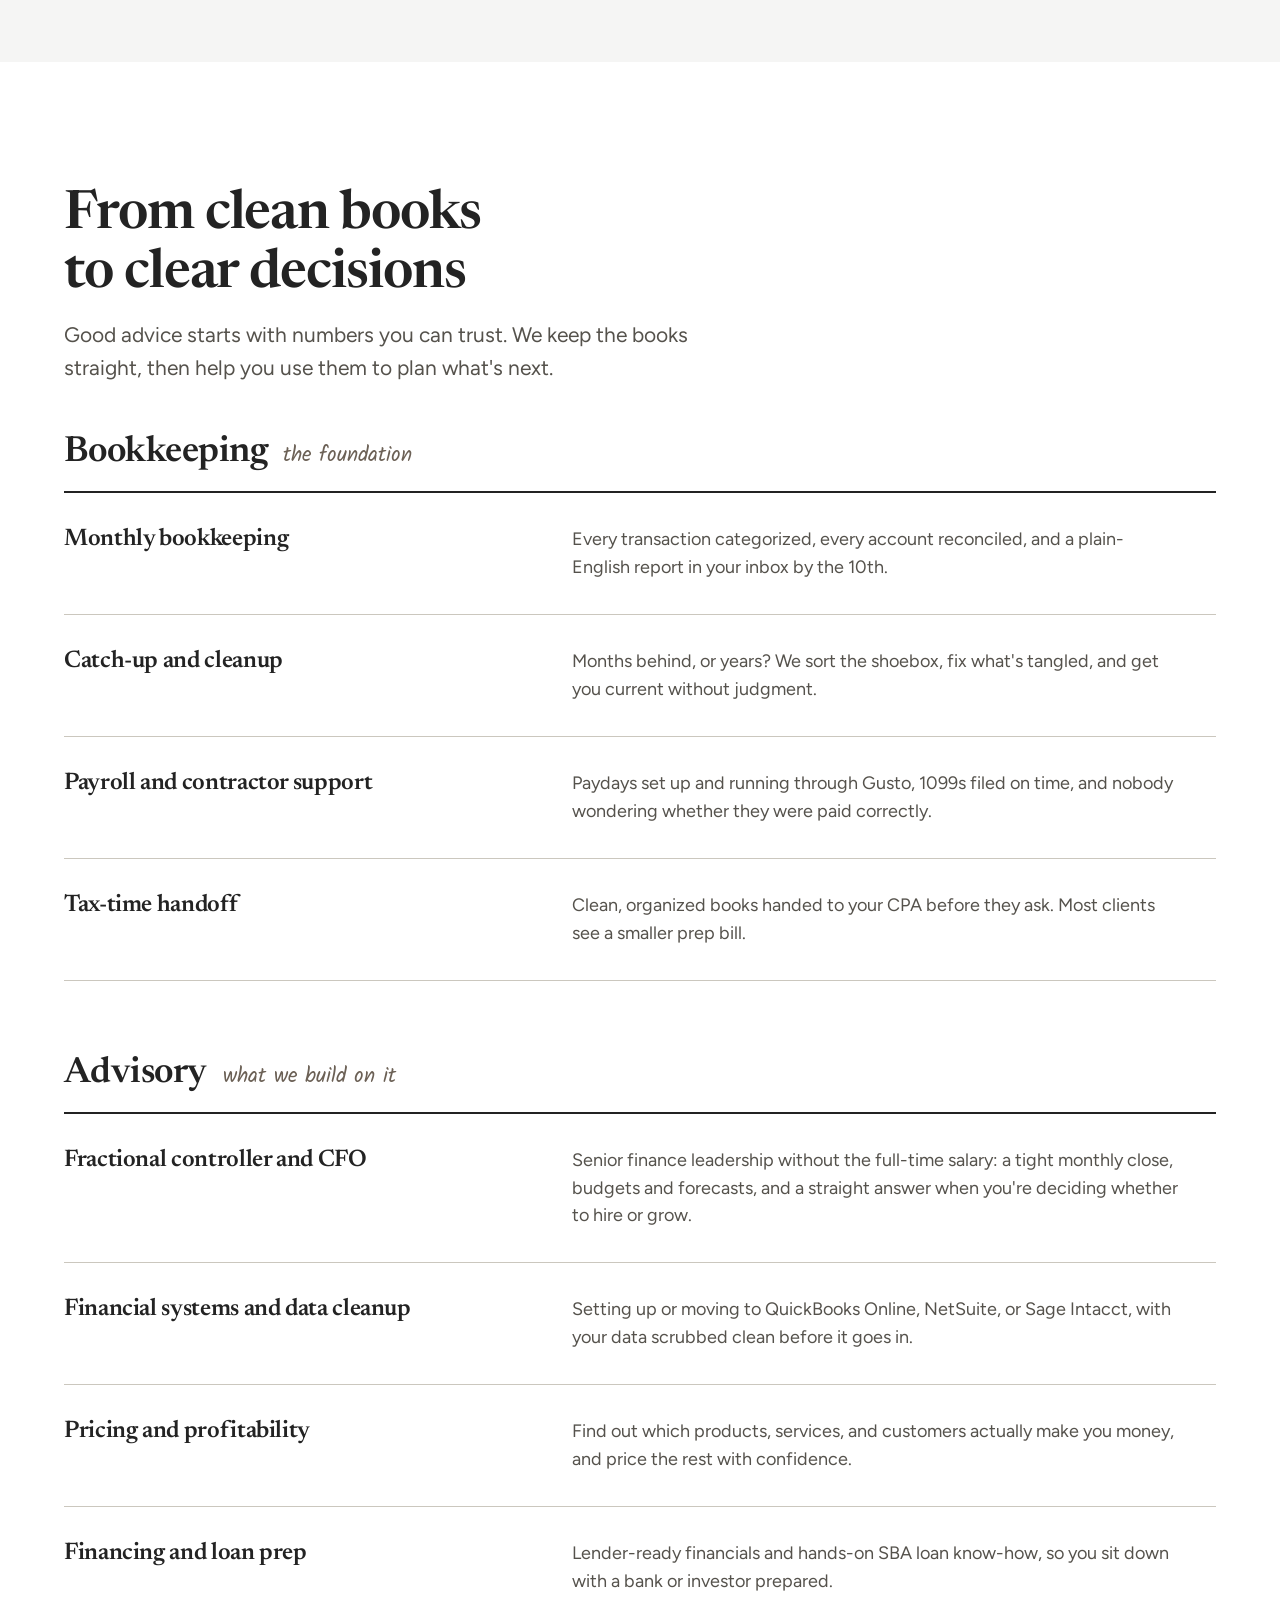
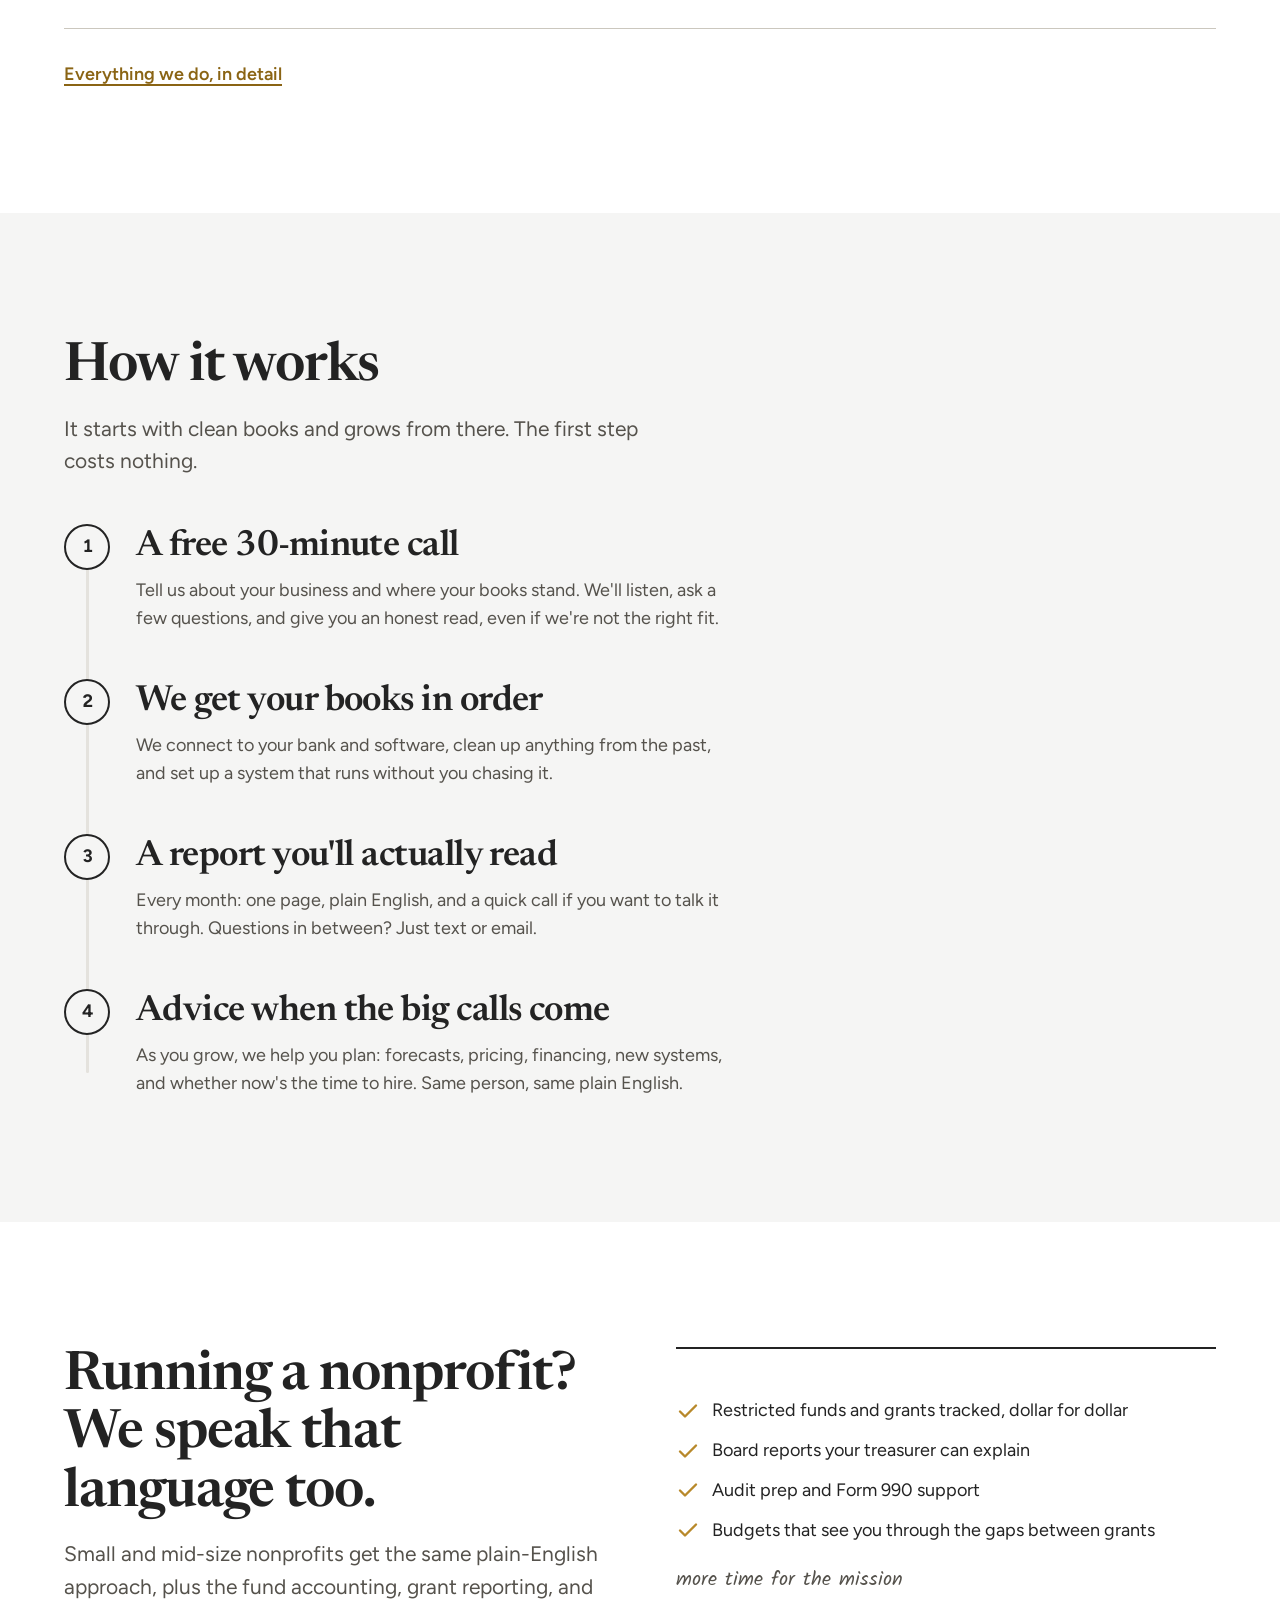
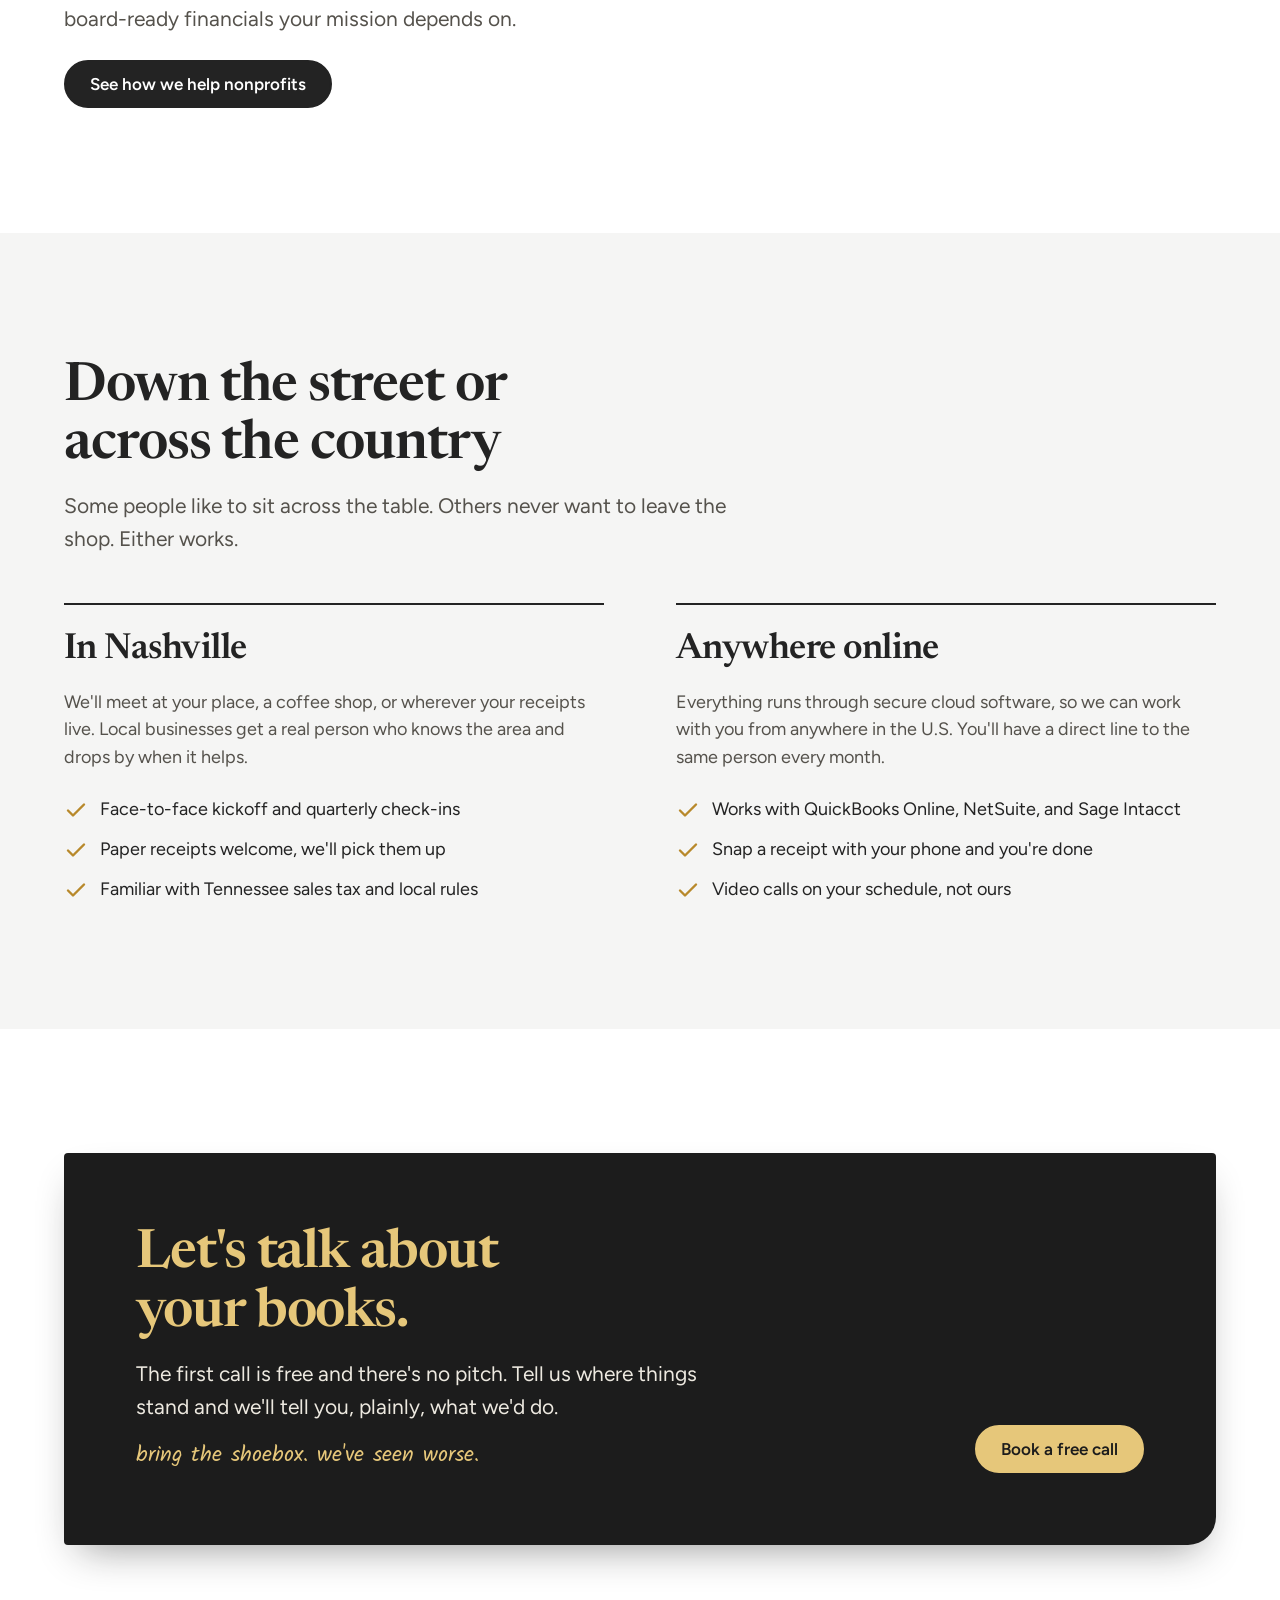
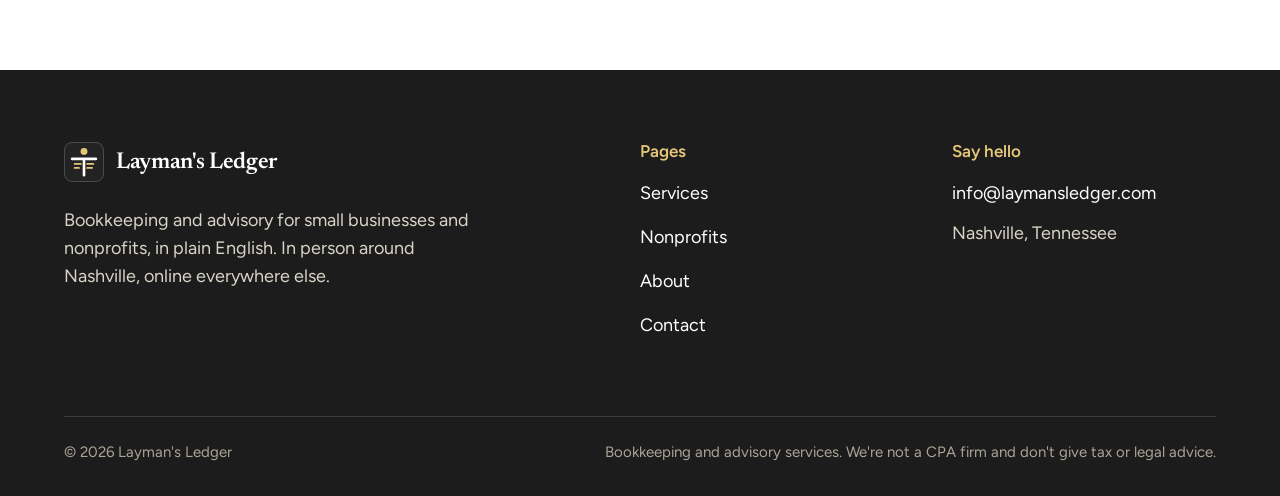
==== commit bb1dbf19: "Hero headline: "Your numbers tell a story. We tell it in layman's terms." On small laptops (1024-127" ====
--- a/index.html
+++ b/index.html
@@ -7,7 +7,7 @@
   <meta name="description" content="Bookkeeping and financial advisory for small businesses and nonprofits, in plain English: monthly books, fund accounting and grant reporting, fractional controller and CFO support, system implementation, and SBA financing help. Nashville and online.">
   <meta name="theme-color" content="#ffffff">
   <link rel="icon" href="assets/img/favicon.svg" type="image/svg+xml">
-  <meta property="og:title" content="Layman's Ledger | We curate financials in Layman's terms">
+  <meta property="og:title" content="Layman's Ledger | Your numbers tell a story. We tell it in layman's terms.">
   <meta property="og:description" content="We keep your books, tell you what they mean, and help you plan what's next, in words you'd actually use.">
   <meta property="og:type" content="website">
   <link rel="preconnect" href="https://fonts.googleapis.com">
@@ -54,10 +54,10 @@
       <div class="wrap hero-grid">
         <div class="hero-copy">
           <h1 data-hero-title>
-            <span class="line">We curate</span>
-            <span class="line">financials</span>
-            <span class="line">in Layman's</span>
-            <span class="line">terms.</span>
+            <span class="line">Your numbers</span>
+            <span class="line">tell a story.</span>
+            <span class="line">We tell it in</span>
+            <span class="line">layman's terms.</span>
           </h1>
           <p class="lede" data-hero-fade>Layman's Ledger keeps the books for small businesses and helps you use them. Every month you get a plain-English report, and when a big decision comes up, an advisor who speaks your language.</p>
           <div class="hero-actions" data-hero-fade>
--- a/assets/css/styles.css
+++ b/assets/css/styles.css
@@ -370,6 +370,10 @@
 @media (min-width: 64rem) {
   .hero-grid { grid-template-columns: minmax(0, 0.9fr) minmax(0, 1.1fr); gap: var(--space-5); }
 }
+/* Small laptops: give the headline an even share so its lines don't wrap */
+@media (min-width: 64rem) and (max-width: 79.99rem) {
+  .hero-grid { grid-template-columns: minmax(0, 1fr) minmax(0, 1fr); }
+}
 
 /* ---------- The report (signature element) ---------- */
 
@@ -462,6 +466,12 @@
     padding: 1rem 0;
   }
   .report-note { margin-top: 0; }
+}
+/* Small laptops: the report column is narrower, so notes sit under each row */
+@media (min-width: 64rem) and (max-width: 79.99rem) {
+  .report-row { grid-template-columns: minmax(0, 1fr) auto; grid-template-areas: "label amount" "note note"; }
+  .report-note { margin-top: 0.125rem; }
+  .report-note .arrow { display: none; }
 }
 
 .sticky-note {
